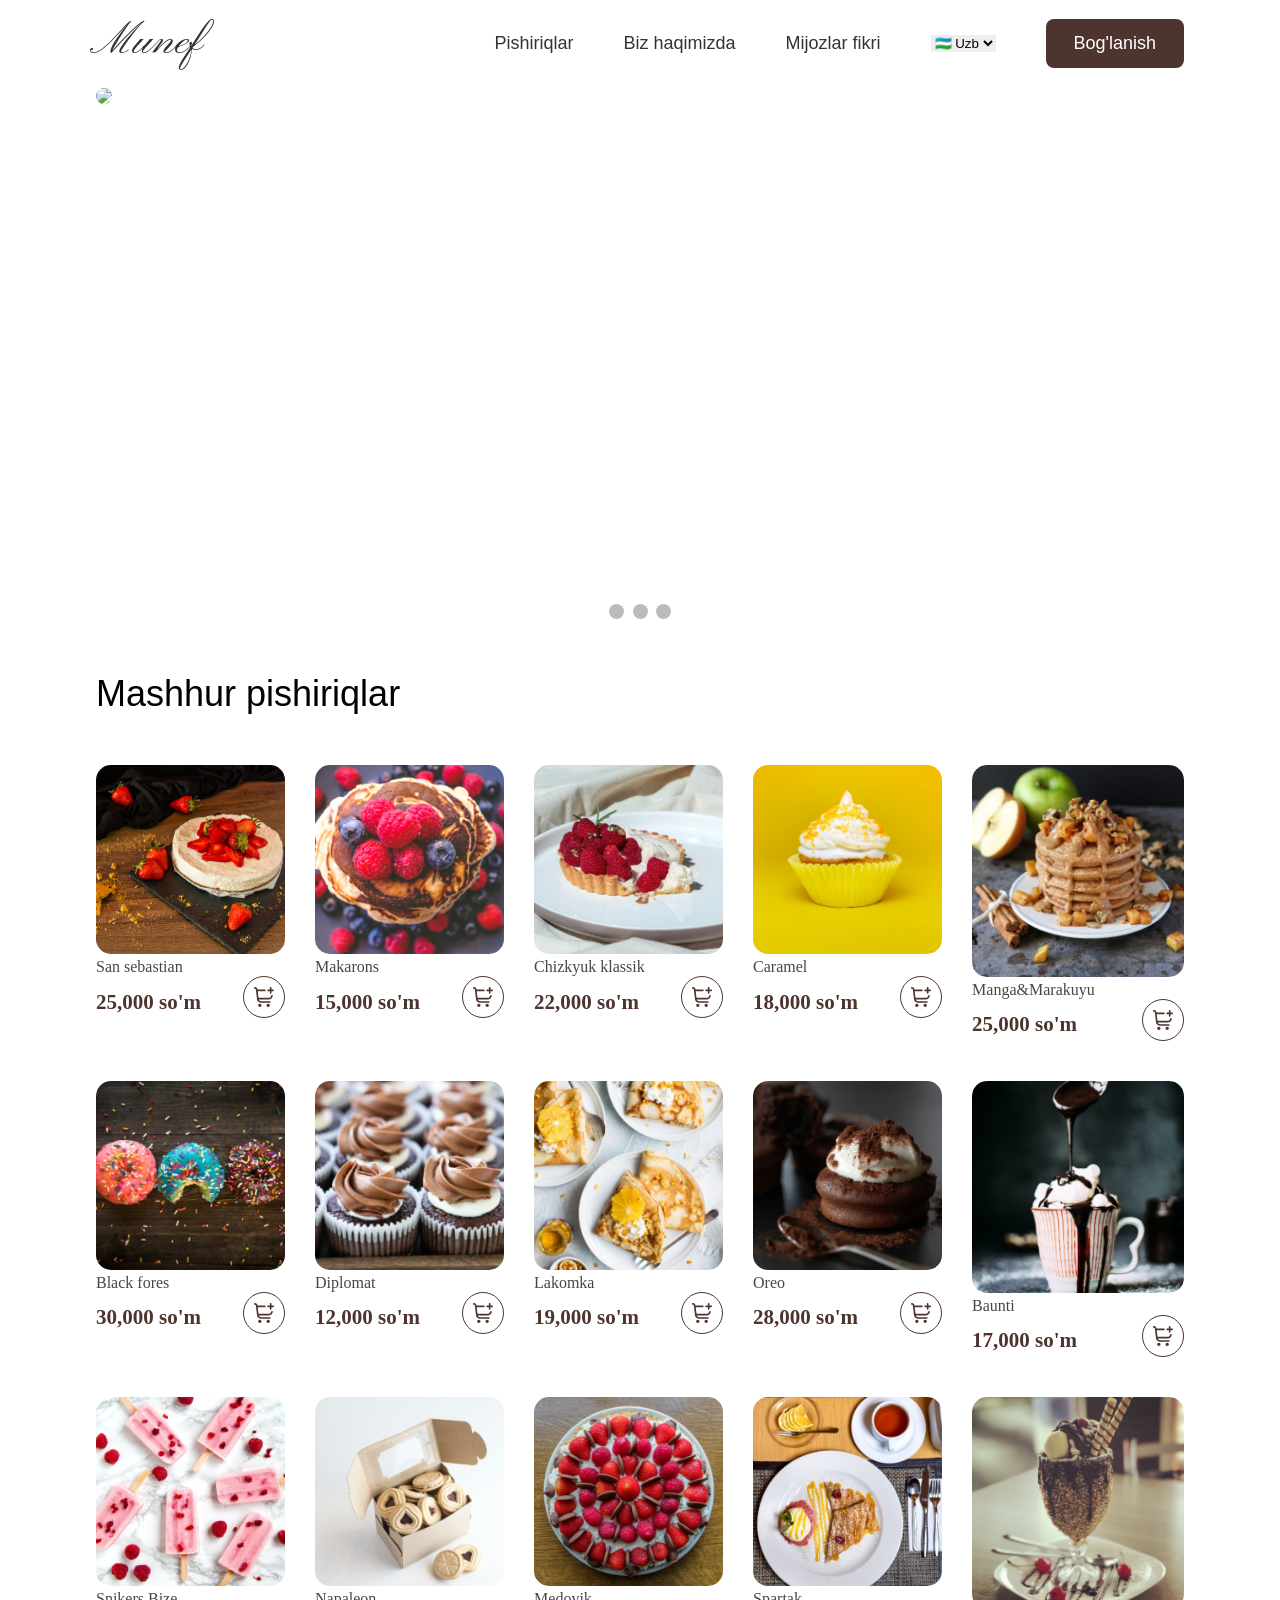
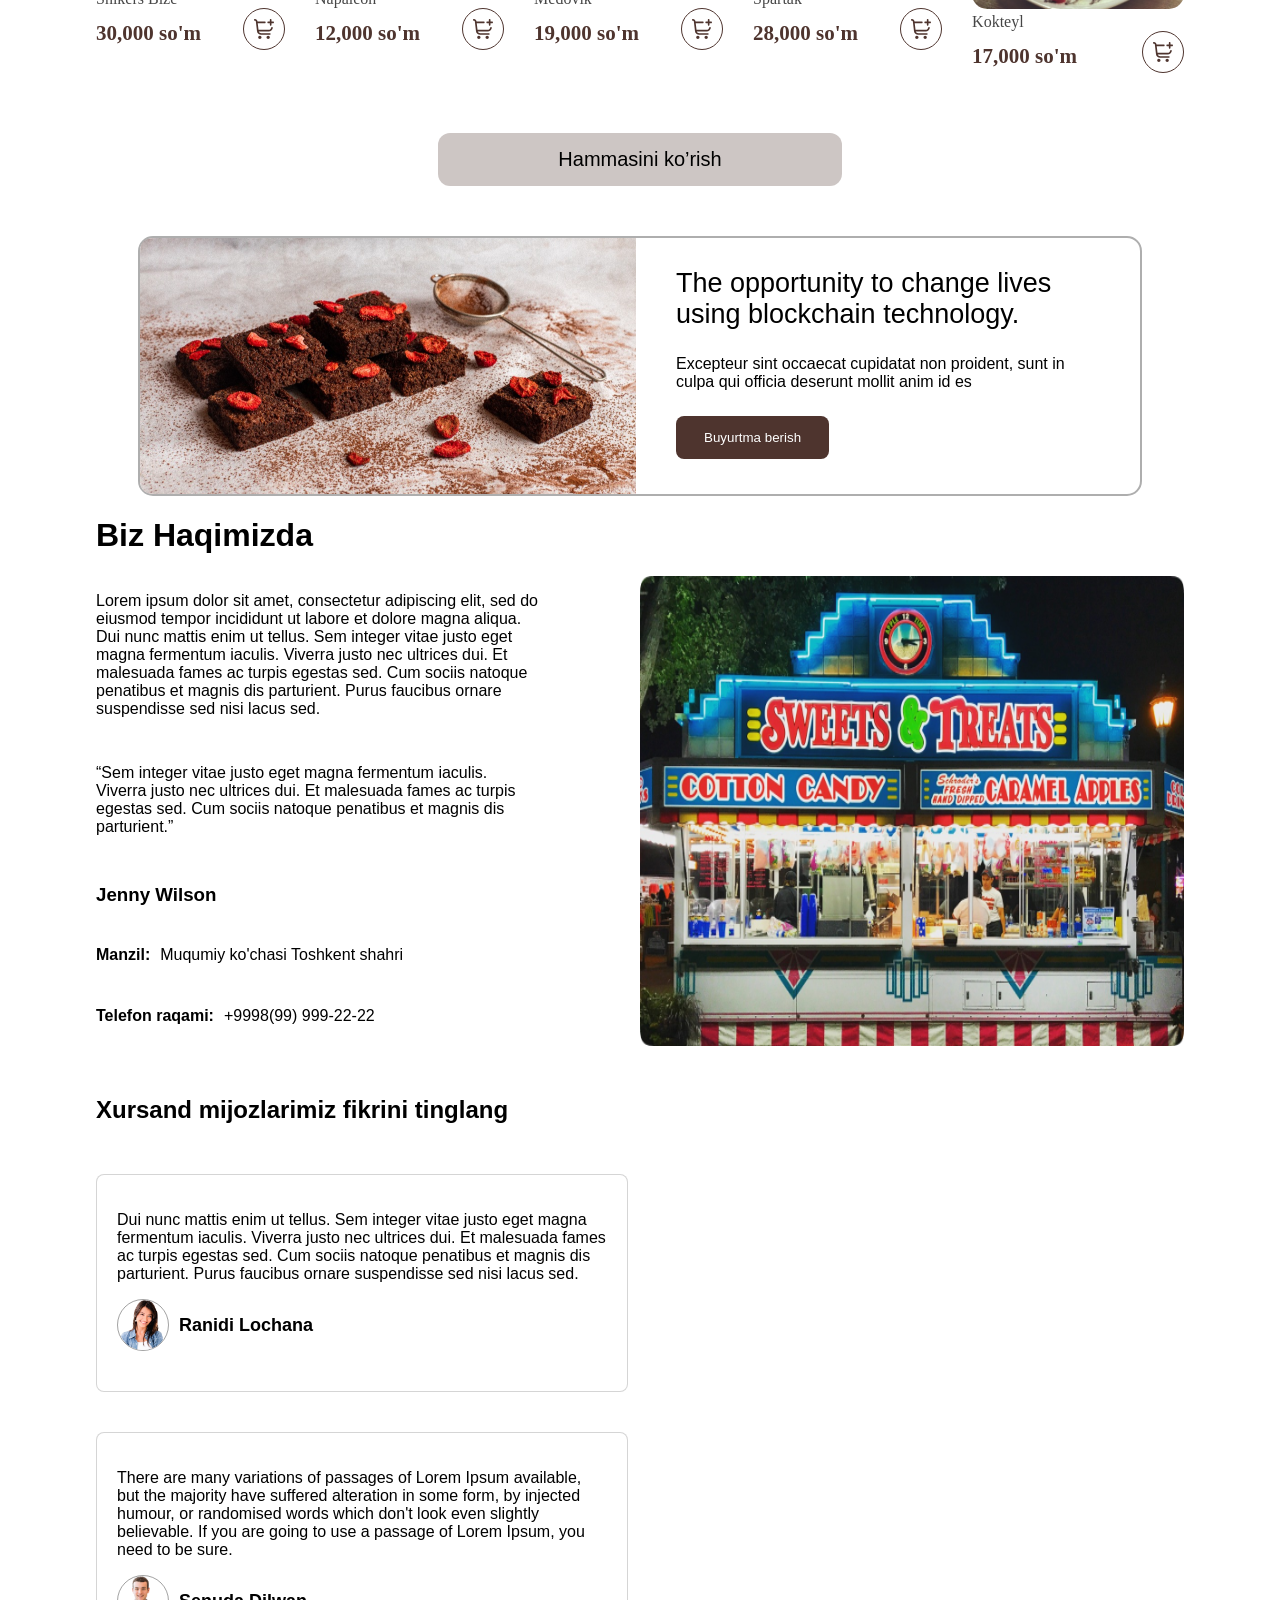
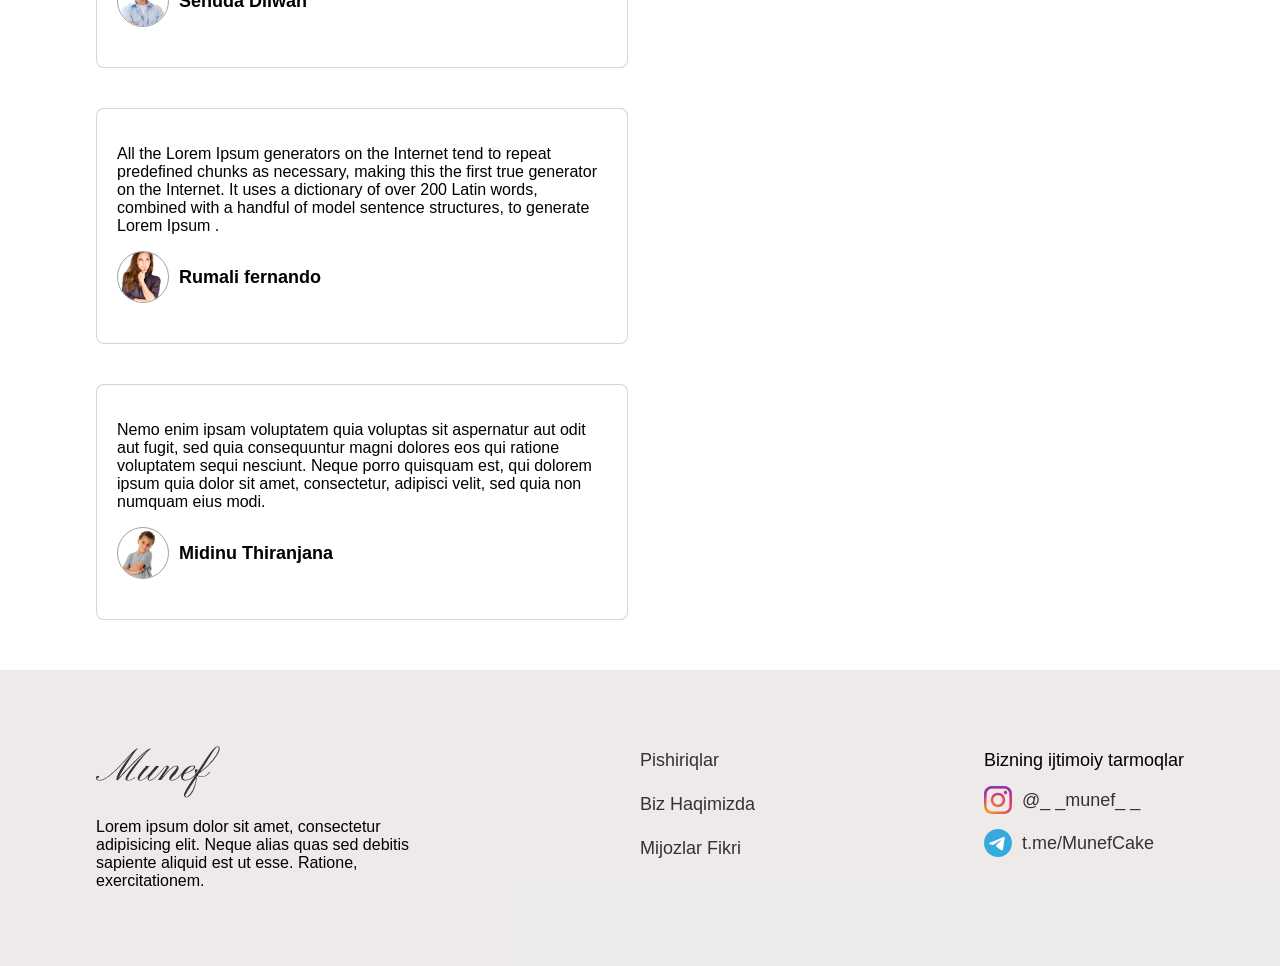
==== index.html @ 48bfc51d "pull" ====
<!DOCTYPE html>
<html lang="en">

<head>
    <meta charset="UTF-8" />
    <meta name="viewport" content="width=device-width, initial-scale=1.0" />
    <title>Munef</title>
    <link rel="stylesheet" href="style.css">
    <link rel="stylesheet" href="https://cdnjs.cloudflare.com/ajax/libs/font-awesome/6.5.1/css/all.min.css"
        integrity="sha512-DTOQO9RWCH3ppGqcWaEA1BIZOC6xxalwEsw9c2QQeAIftl+Vegovlnee1c9QX4TctnWMn13TZye+giMm8e2LwA=="
        crossorigin="anonymous" referrerpolicy="no-referrer" />


</head>

<body>
    <div class="body">
        <div class="nav">
            <input type="checkbox" id="nav-check" />
            <a href="index.html" class="nav-header">
                <div class="nav-title">
                    Munef
                </div>
            </a>
            <div class="nav-btn">
                <select class="switch_lang_mob">
                    <option value="uzb" default>🇺🇿 Uzb</option>
                    <option value="rus">🇷🇺 Rus</option>
                </select>
                <label for="nav-check">
                    <span></span>
                    <span></span>
                    <span></span>
                </label>
            </div>
            <nav class="nav-links">
                <a href="index.html">
                    Pishiriqlar
                </a>
                <a href="#about">Biz haqimizda</a>
                <a href="#fikrlar">Mijozlar fikri</a>
                <select class="switch_lang_des">
                    <option value="uzb" default>🇺🇿 Uzb</option>
                    <option value="rus">🇷🇺 Rus</option>
                </select>
                <a href="contact.html" class="contact-btn">Bog'lanish</a>
            </nav>
        </div>
        <div class="slideshow-container">
            <div class="mySlides fade">
                <img src="https://images.sbs.com.au/dims4/default/c00db94/2147483647/strip/true/crop/1250x703+0+46/resize/1280x720!/quality/90/?url=http%3A%2F%2Fsbs-au-brightspot.s3.amazonaws.com%2Fdrupal%2Ffood%2Fpublic%2Fao_108_group-crop-for-confetti-cake_0.jpg" style="width:100%">
            </div>
            <div class="mySlides fade">
                <img src="https://preppykitchen.com/wp-content/uploads/2022/05/Naked-Cake-Recipe-Card.jpg" style="width:100%">
            </div>
            <div class="mySlides fade">
                <img src="https://mojo.generalmills.com/api/public/content/fYX6Lw1vQ0qhBLaxWAVpCA_gmi_hi_res_jpeg.jpeg?v=99bd1c43&t=466b54bb264e48b199fc8e83ef1136b4" style="width:100%">
            </div>
        </div>
        <br>
        <div style="text-align:center">
            <span class="dot" onclick="currentSlide(1)"></span>
            <span class="dot" onclick="currentSlide(2)"></span>
            <span class="dot" onclick="currentSlide(3)"></span>
        </div>
        <!-- <section class="carousel_container">
            <div class="slider_wrapper">
                <div class="slider">
                    <img id="slide1"
                        src="https://images.sbs.com.au/dims4/default/c00db94/2147483647/strip/true/crop/1250x703+0+46/resize/1280x720!/quality/90/?url=http%3A%2F%2Fsbs-au-brightspot.s3.amazonaws.com%2Fdrupal%2Ffood%2Fpublic%2Fao_108_group-crop-for-confetti-cake_0.jpg"
                        alt="Image 1">
                    <img id="slide2"
                        src="https://preppykitchen.com/wp-content/uploads/2022/05/Naked-Cake-Recipe-Card.jpg"
                        alt="Image 2">
                    <img id="slide3"
                        src="https://mojo.generalmills.com/api/public/content/fYX6Lw1vQ0qhBLaxWAVpCA_gmi_hi_res_jpeg.jpeg?v=99bd1c43&t=466b54bb264e48b199fc8e83ef1136b4"
                        alt="Image 3">
                </div>
                <div class="slider_nav">
                    <a href="#slide1"></a>
                    <a href="#slide2"></a>
                    <a href="#slide3"></a>
                </div>
            </div>
        </section> -->
        <div class="products" id="products">
            <div class="products_heading">
                Mashhur pishiriqlar
            </div>
            <div class="cards">
                <div class="pcard">
                    <a href="product_detail.html" id="productLink">
                        <img src="./img/cake1.jpg" class="pcard-img" alt="">
                    </a>
                    <div class="pcard-title">
                        San sebastian
                    </div>
                    <div class="for-el">
                        <div class="pcard-price">25,000 so'm</div>
                        <a href="product_detail.html" class="pcard-cart">
                            <svg xmlns="http://www.w3.org/2000/svg" width="20" height="20" viewBox="0 0 20 20"
                                fill="none">
                                <g clip-path="url(#clip0_132_1609)">
                                    <path
                                        d="M5.83366 20C6.75413 20 7.50033 19.2538 7.50033 18.3333C7.50033 17.4128 6.75413 16.6666 5.83366 16.6666C4.91318 16.6666 4.16699 17.4128 4.16699 18.3333C4.16699 19.2538 4.91318 20 5.83366 20Z"
                                        fill="#4E342E" />
                                    <path
                                        d="M14.1667 20C15.0871 20 15.8333 19.2538 15.8333 18.3333C15.8333 17.4128 15.0871 16.6666 14.1667 16.6666C13.2462 16.6666 12.5 17.4128 12.5 18.3333C12.5 19.2538 13.2462 20 14.1667 20Z"
                                        fill="#4E342E" />
                                    <path
                                        d="M19.1663 2.5H17.4997V0.833333C17.4997 0.61232 17.4119 0.400358 17.2556 0.244078C17.0993 0.0877974 16.8874 0 16.6663 0C16.4453 0 16.2334 0.0877974 16.0771 0.244078C15.9208 0.400358 15.833 0.61232 15.833 0.833333V2.5H14.1663C13.9453 2.5 13.7334 2.5878 13.5771 2.74408C13.4208 2.90036 13.333 3.11232 13.333 3.33333C13.333 3.55435 13.4208 3.76631 13.5771 3.92259C13.7334 4.07887 13.9453 4.16667 14.1663 4.16667H15.833V5.83333C15.833 6.05435 15.9208 6.26631 16.0771 6.42259C16.2334 6.57887 16.4453 6.66667 16.6663 6.66667C16.8874 6.66667 17.0993 6.57887 17.2556 6.42259C17.4119 6.26631 17.4997 6.05435 17.4997 5.83333V4.16667H19.1663C19.3874 4.16667 19.5993 4.07887 19.7556 3.92259C19.9119 3.76631 19.9997 3.55435 19.9997 3.33333C19.9997 3.11232 19.9119 2.90036 19.7556 2.74408C19.5993 2.5878 19.3874 2.5 19.1663 2.5Z"
                                        fill="#4E342E" />
                                    <path
                                        d="M18.1425 8.105C18.0348 8.08484 17.9241 8.08626 17.8169 8.10919C17.7097 8.13212 17.6081 8.1761 17.518 8.23857C17.428 8.30105 17.3512 8.38078 17.2922 8.47315C17.2331 8.56552 17.193 8.66868 17.1742 8.77667C17.0702 9.35346 16.767 9.87541 16.3173 10.2513C15.8677 10.6272 15.3003 10.8332 14.7142 10.8333H4.515L3.73167 4.16667H10.8333C11.0543 4.16667 11.2663 4.07887 11.4226 3.92259C11.5789 3.76631 11.6667 3.55435 11.6667 3.33333C11.6667 3.11232 11.5789 2.90036 11.4226 2.74408C11.2663 2.5878 11.0543 2.5 10.8333 2.5H3.535L3.5 2.20667C3.42818 1.59883 3.13588 1.03846 2.67849 0.631753C2.2211 0.225045 1.6304 0.000260697 1.01833 0L0.833333 0C0.61232 0 0.400358 0.0877974 0.244078 0.244078C0.0877974 0.400358 0 0.61232 0 0.833333C0 1.05435 0.0877974 1.26631 0.244078 1.42259C0.400358 1.57887 0.61232 1.66667 0.833333 1.66667H1.01833C1.22244 1.66669 1.41945 1.74163 1.57198 1.87726C1.72451 2.0129 1.82195 2.19979 1.84583 2.4025L2.9925 12.1525C3.11154 13.1665 3.59873 14.1015 4.36159 14.78C5.12445 15.4585 6.10988 15.8334 7.13083 15.8333H15.8333C16.0543 15.8333 16.2663 15.7455 16.4226 15.5893C16.5789 15.433 16.6667 15.221 16.6667 15C16.6667 14.779 16.5789 14.567 16.4226 14.4107C16.2663 14.2545 16.0543 14.1667 15.8333 14.1667H7.13083C6.61377 14.1668 6.10939 14.0065 5.68718 13.708C5.26496 13.4096 4.94569 12.9875 4.77333 12.5H14.7142C15.691 12.5001 16.6367 12.157 17.3863 11.5307C18.1358 10.9044 18.6415 10.0346 18.815 9.07333C18.8345 8.96559 18.8325 8.85507 18.8092 8.74808C18.786 8.6411 18.7419 8.53974 18.6794 8.44981C18.6169 8.35989 18.5374 8.28315 18.4453 8.22398C18.3531 8.16482 18.2503 8.12439 18.1425 8.105Z"
                                        fill="#4E342E" />
                                </g>
                                <defs>
                                    <clipPath id="clip0_132_1609">
                                        <rect width="20" height="20" fill="white" />
                                    </clipPath>
                                </defs>
                            </svg>
                        </a>
                    </div>
                </div>

                <div class="pcard">
                    <a href="product_detail.html">
                        <img src="./img/Rectangle 3.png" class="pcard-img" alt="">
                    </a>
                    <div class="pcard-title">
                       Makarons
                    </div>
                    <div class="for-el">
                        <div class="pcard-price">15,000 so'm</div>
                        <a href="product_detail.html" class="pcard-cart">
                            <svg xmlns="http://www.w3.org/2000/svg" width="20" height="20" viewBox="0 0 20 20"
                                fill="none">
                                <g clip-path="url(#clip0_132_1609)">
                                    <path
                                        d="M5.83366 20C6.75413 20 7.50033 19.2538 7.50033 18.3333C7.50033 17.4128 6.75413 16.6666 5.83366 16.6666C4.91318 16.6666 4.16699 17.4128 4.16699 18.3333C4.16699 19.2538 4.91318 20 5.83366 20Z"
                                        fill="#4E342E" />
                                    <path
                                        d="M14.1667 20C15.0871 20 15.8333 19.2538 15.8333 18.3333C15.8333 17.4128 15.0871 16.6666 14.1667 16.6666C13.2462 16.6666 12.5 17.4128 12.5 18.3333C12.5 19.2538 13.2462 20 14.1667 20Z"
                                        fill="#4E342E" />
                                    <path
                                        d="M19.1663 2.5H17.4997V0.833333C17.4997 0.61232 17.4119 0.400358 17.2556 0.244078C17.0993 0.0877974 16.8874 0 16.6663 0C16.4453 0 16.2334 0.0877974 16.0771 0.244078C15.9208 0.400358 15.833 0.61232 15.833 0.833333V2.5H14.1663C13.9453 2.5 13.7334 2.5878 13.5771 2.74408C13.4208 2.90036 13.333 3.11232 13.333 3.33333C13.333 3.55435 13.4208 3.76631 13.5771 3.92259C13.7334 4.07887 13.9453 4.16667 14.1663 4.16667H15.833V5.83333C15.833 6.05435 15.9208 6.26631 16.0771 6.42259C16.2334 6.57887 16.4453 6.66667 16.6663 6.66667C16.8874 6.66667 17.0993 6.57887 17.2556 6.42259C17.4119 6.26631 17.4997 6.05435 17.4997 5.83333V4.16667H19.1663C19.3874 4.16667 19.5993 4.07887 19.7556 3.92259C19.9119 3.76631 19.9997 3.55435 19.9997 3.33333C19.9997 3.11232 19.9119 2.90036 19.7556 2.74408C19.5993 2.5878 19.3874 2.5 19.1663 2.5Z"
                                        fill="#4E342E" />
                                    <path
                                        d="M18.1425 8.105C18.0348 8.08484 17.9241 8.08626 17.8169 8.10919C17.7097 8.13212 17.6081 8.1761 17.518 8.23857C17.428 8.30105 17.3512 8.38078 17.2922 8.47315C17.2331 8.56552 17.193 8.66868 17.1742 8.77667C17.0702 9.35346 16.767 9.87541 16.3173 10.2513C15.8677 10.6272 15.3003 10.8332 14.7142 10.8333H4.515L3.73167 4.16667H10.8333C11.0543 4.16667 11.2663 4.07887 11.4226 3.92259C11.5789 3.76631 11.6667 3.55435 11.6667 3.33333C11.6667 3.11232 11.5789 2.90036 11.4226 2.74408C11.2663 2.5878 11.0543 2.5 10.8333 2.5H3.535L3.5 2.20667C3.42818 1.59883 3.13588 1.03846 2.67849 0.631753C2.2211 0.225045 1.6304 0.000260697 1.01833 0L0.833333 0C0.61232 0 0.400358 0.0877974 0.244078 0.244078C0.0877974 0.400358 0 0.61232 0 0.833333C0 1.05435 0.0877974 1.26631 0.244078 1.42259C0.400358 1.57887 0.61232 1.66667 0.833333 1.66667H1.01833C1.22244 1.66669 1.41945 1.74163 1.57198 1.87726C1.72451 2.0129 1.82195 2.19979 1.84583 2.4025L2.9925 12.1525C3.11154 13.1665 3.59873 14.1015 4.36159 14.78C5.12445 15.4585 6.10988 15.8334 7.13083 15.8333H15.8333C16.0543 15.8333 16.2663 15.7455 16.4226 15.5893C16.5789 15.433 16.6667 15.221 16.6667 15C16.6667 14.779 16.5789 14.567 16.4226 14.4107C16.2663 14.2545 16.0543 14.1667 15.8333 14.1667H7.13083C6.61377 14.1668 6.10939 14.0065 5.68718 13.708C5.26496 13.4096 4.94569 12.9875 4.77333 12.5H14.7142C15.691 12.5001 16.6367 12.157 17.3863 11.5307C18.1358 10.9044 18.6415 10.0346 18.815 9.07333C18.8345 8.96559 18.8325 8.85507 18.8092 8.74808C18.786 8.6411 18.7419 8.53974 18.6794 8.44981C18.6169 8.35989 18.5374 8.28315 18.4453 8.22398C18.3531 8.16482 18.2503 8.12439 18.1425 8.105Z"
                                        fill="#4E342E" />
                                </g>
                                <defs>
                                    <clipPath id="clip0_132_1609">
                                        <rect width="20" height="20" fill="white" />
                                    </clipPath>
                                </defs>
                            </svg>
                        </a>
                    </div>
                </div>

                <div class="pcard">
                    <a href="product_detail.html">
                        <img src="./img/Rectangle 4.png" class="pcard-img" alt="">
                    </a>
                    <div class="pcard-title">
                        Chizkyuk klassik
                    </div>
                    <div class="for-el">
                        <div class="pcard-price">22,000 so'm</div>
                        <a href="product_detail.html" class="pcard-cart">
                            <svg xmlns="http://www.w3.org/2000/svg" width="20" height="20" viewBox="0 0 20 20"
                                fill="none">
                                <g clip-path="url(#clip0_132_1609)">
                                    <path
                                        d="M5.83366 20C6.75413 20 7.50033 19.2538 7.50033 18.3333C7.50033 17.4128 6.75413 16.6666 5.83366 16.6666C4.91318 16.6666 4.16699 17.4128 4.16699 18.3333C4.16699 19.2538 4.91318 20 5.83366 20Z"
                                        fill="#4E342E" />
                                    <path
                                        d="M14.1667 20C15.0871 20 15.8333 19.2538 15.8333 18.3333C15.8333 17.4128 15.0871 16.6666 14.1667 16.6666C13.2462 16.6666 12.5 17.4128 12.5 18.3333C12.5 19.2538 13.2462 20 14.1667 20Z"
                                        fill="#4E342E" />
                                    <path
                                        d="M19.1663 2.5H17.4997V0.833333C17.4997 0.61232 17.4119 0.400358 17.2556 0.244078C17.0993 0.0877974 16.8874 0 16.6663 0C16.4453 0 16.2334 0.0877974 16.0771 0.244078C15.9208 0.400358 15.833 0.61232 15.833 0.833333V2.5H14.1663C13.9453 2.5 13.7334 2.5878 13.5771 2.74408C13.4208 2.90036 13.333 3.11232 13.333 3.33333C13.333 3.55435 13.4208 3.76631 13.5771 3.92259C13.7334 4.07887 13.9453 4.16667 14.1663 4.16667H15.833V5.83333C15.833 6.05435 15.9208 6.26631 16.0771 6.42259C16.2334 6.57887 16.4453 6.66667 16.6663 6.66667C16.8874 6.66667 17.0993 6.57887 17.2556 6.42259C17.4119 6.26631 17.4997 6.05435 17.4997 5.83333V4.16667H19.1663C19.3874 4.16667 19.5993 4.07887 19.7556 3.92259C19.9119 3.76631 19.9997 3.55435 19.9997 3.33333C19.9997 3.11232 19.9119 2.90036 19.7556 2.74408C19.5993 2.5878 19.3874 2.5 19.1663 2.5Z"
                                        fill="#4E342E" />
                                    <path
                                        d="M18.1425 8.105C18.0348 8.08484 17.9241 8.08626 17.8169 8.10919C17.7097 8.13212 17.6081 8.1761 17.518 8.23857C17.428 8.30105 17.3512 8.38078 17.2922 8.47315C17.2331 8.56552 17.193 8.66868 17.1742 8.77667C17.0702 9.35346 16.767 9.87541 16.3173 10.2513C15.8677 10.6272 15.3003 10.8332 14.7142 10.8333H4.515L3.73167 4.16667H10.8333C11.0543 4.16667 11.2663 4.07887 11.4226 3.92259C11.5789 3.76631 11.6667 3.55435 11.6667 3.33333C11.6667 3.11232 11.5789 2.90036 11.4226 2.74408C11.2663 2.5878 11.0543 2.5 10.8333 2.5H3.535L3.5 2.20667C3.42818 1.59883 3.13588 1.03846 2.67849 0.631753C2.2211 0.225045 1.6304 0.000260697 1.01833 0L0.833333 0C0.61232 0 0.400358 0.0877974 0.244078 0.244078C0.0877974 0.400358 0 0.61232 0 0.833333C0 1.05435 0.0877974 1.26631 0.244078 1.42259C0.400358 1.57887 0.61232 1.66667 0.833333 1.66667H1.01833C1.22244 1.66669 1.41945 1.74163 1.57198 1.87726C1.72451 2.0129 1.82195 2.19979 1.84583 2.4025L2.9925 12.1525C3.11154 13.1665 3.59873 14.1015 4.36159 14.78C5.12445 15.4585 6.10988 15.8334 7.13083 15.8333H15.8333C16.0543 15.8333 16.2663 15.7455 16.4226 15.5893C16.5789 15.433 16.6667 15.221 16.6667 15C16.6667 14.779 16.5789 14.567 16.4226 14.4107C16.2663 14.2545 16.0543 14.1667 15.8333 14.1667H7.13083C6.61377 14.1668 6.10939 14.0065 5.68718 13.708C5.26496 13.4096 4.94569 12.9875 4.77333 12.5H14.7142C15.691 12.5001 16.6367 12.157 17.3863 11.5307C18.1358 10.9044 18.6415 10.0346 18.815 9.07333C18.8345 8.96559 18.8325 8.85507 18.8092 8.74808C18.786 8.6411 18.7419 8.53974 18.6794 8.44981C18.6169 8.35989 18.5374 8.28315 18.4453 8.22398C18.3531 8.16482 18.2503 8.12439 18.1425 8.105Z"
                                        fill="#4E342E" />
                                </g>
                                <defs>
                                    <clipPath id="clip0_132_1609">
                                        <rect width="20" height="20" fill="white" />
                                    </clipPath>
                                </defs>
                            </svg>
                        </a>
                    </div>
                </div>

                <div class="pcard">
                    <a href="product_detail.html">
                        <img src="./img/Rectangle 5.png" class="pcard-img" alt="">
                    </a>
                    <div class="pcard-title">
                        Caramel
                    </div>
                    <div class="for-el">
                        <div class="pcard-price">18,000 so'm</div>
                        <a href="product_detail.html" class="pcard-cart">
                            <svg xmlns="http://www.w3.org/2000/svg" width="20" height="20" viewBox="0 0 20 20"
                                fill="none">
                                <g clip-path="url(#clip0_132_1609)">
                                    <path
                                        d="M5.83366 20C6.75413 20 7.50033 19.2538 7.50033 18.3333C7.50033 17.4128 6.75413 16.6666 5.83366 16.6666C4.91318 16.6666 4.16699 17.4128 4.16699 18.3333C4.16699 19.2538 4.91318 20 5.83366 20Z"
                                        fill="#4E342E" />
                                    <path
                                        d="M14.1667 20C15.0871 20 15.8333 19.2538 15.8333 18.3333C15.8333 17.4128 15.0871 16.6666 14.1667 16.6666C13.2462 16.6666 12.5 17.4128 12.5 18.3333C12.5 19.2538 13.2462 20 14.1667 20Z"
                                        fill="#4E342E" />
                                    <path
                                        d="M19.1663 2.5H17.4997V0.833333C17.4997 0.61232 17.4119 0.400358 17.2556 0.244078C17.0993 0.0877974 16.8874 0 16.6663 0C16.4453 0 16.2334 0.0877974 16.0771 0.244078C15.9208 0.400358 15.833 0.61232 15.833 0.833333V2.5H14.1663C13.9453 2.5 13.7334 2.5878 13.5771 2.74408C13.4208 2.90036 13.333 3.11232 13.333 3.33333C13.333 3.55435 13.4208 3.76631 13.5771 3.92259C13.7334 4.07887 13.9453 4.16667 14.1663 4.16667H15.833V5.83333C15.833 6.05435 15.9208 6.26631 16.0771 6.42259C16.2334 6.57887 16.4453 6.66667 16.6663 6.66667C16.8874 6.66667 17.0993 6.57887 17.2556 6.42259C17.4119 6.26631 17.4997 6.05435 17.4997 5.83333V4.16667H19.1663C19.3874 4.16667 19.5993 4.07887 19.7556 3.92259C19.9119 3.76631 19.9997 3.55435 19.9997 3.33333C19.9997 3.11232 19.9119 2.90036 19.7556 2.74408C19.5993 2.5878 19.3874 2.5 19.1663 2.5Z"
                                        fill="#4E342E" />
                                    <path
                                        d="M18.1425 8.105C18.0348 8.08484 17.9241 8.08626 17.8169 8.10919C17.7097 8.13212 17.6081 8.1761 17.518 8.23857C17.428 8.30105 17.3512 8.38078 17.2922 8.47315C17.2331 8.56552 17.193 8.66868 17.1742 8.77667C17.0702 9.35346 16.767 9.87541 16.3173 10.2513C15.8677 10.6272 15.3003 10.8332 14.7142 10.8333H4.515L3.73167 4.16667H10.8333C11.0543 4.16667 11.2663 4.07887 11.4226 3.92259C11.5789 3.76631 11.6667 3.55435 11.6667 3.33333C11.6667 3.11232 11.5789 2.90036 11.4226 2.74408C11.2663 2.5878 11.0543 2.5 10.8333 2.5H3.535L3.5 2.20667C3.42818 1.59883 3.13588 1.03846 2.67849 0.631753C2.2211 0.225045 1.6304 0.000260697 1.01833 0L0.833333 0C0.61232 0 0.400358 0.0877974 0.244078 0.244078C0.0877974 0.400358 0 0.61232 0 0.833333C0 1.05435 0.0877974 1.26631 0.244078 1.42259C0.400358 1.57887 0.61232 1.66667 0.833333 1.66667H1.01833C1.22244 1.66669 1.41945 1.74163 1.57198 1.87726C1.72451 2.0129 1.82195 2.19979 1.84583 2.4025L2.9925 12.1525C3.11154 13.1665 3.59873 14.1015 4.36159 14.78C5.12445 15.4585 6.10988 15.8334 7.13083 15.8333H15.8333C16.0543 15.8333 16.2663 15.7455 16.4226 15.5893C16.5789 15.433 16.6667 15.221 16.6667 15C16.6667 14.779 16.5789 14.567 16.4226 14.4107C16.2663 14.2545 16.0543 14.1667 15.8333 14.1667H7.13083C6.61377 14.1668 6.10939 14.0065 5.68718 13.708C5.26496 13.4096 4.94569 12.9875 4.77333 12.5H14.7142C15.691 12.5001 16.6367 12.157 17.3863 11.5307C18.1358 10.9044 18.6415 10.0346 18.815 9.07333C18.8345 8.96559 18.8325 8.85507 18.8092 8.74808C18.786 8.6411 18.7419 8.53974 18.6794 8.44981C18.6169 8.35989 18.5374 8.28315 18.4453 8.22398C18.3531 8.16482 18.2503 8.12439 18.1425 8.105Z"
                                        fill="#4E342E" />
                                </g>
                                <defs>
                                    <clipPath id="clip0_132_1609">
                                        <rect width="20" height="20" fill="white" />
                                    </clipPath>
                                </defs>
                            </svg>
                        </a>
                    </div>
                </div>

                <div class="pcard">
                    <a href="product_detail.html">
                        <img src="./img/Rectangle 6.png" class="pcard-img" alt="">
                    </a>
                    <div class="pcard-title">
                        Manga&Marakuyu
                    </div>
                    <div class="for-el">
                        <div class="pcard-price">25,000 so'm</div>
                        <a href="product_detail.html" class="pcard-cart">
                            <svg xmlns="http://www.w3.org/2000/svg" width="20" height="20" viewBox="0 0 20 20"
                                fill="none">
                                <g clip-path="url(#clip0_132_1609)">
                                    <path
                                        d="M5.83366 20C6.75413 20 7.50033 19.2538 7.50033 18.3333C7.50033 17.4128 6.75413 16.6666 5.83366 16.6666C4.91318 16.6666 4.16699 17.4128 4.16699 18.3333C4.16699 19.2538 4.91318 20 5.83366 20Z"
                                        fill="#4E342E" />
                                    <path
                                        d="M14.1667 20C15.0871 20 15.8333 19.2538 15.8333 18.3333C15.8333 17.4128 15.0871 16.6666 14.1667 16.6666C13.2462 16.6666 12.5 17.4128 12.5 18.3333C12.5 19.2538 13.2462 20 14.1667 20Z"
                                        fill="#4E342E" />
                                    <path
                                        d="M19.1663 2.5H17.4997V0.833333C17.4997 0.61232 17.4119 0.400358 17.2556 0.244078C17.0993 0.0877974 16.8874 0 16.6663 0C16.4453 0 16.2334 0.0877974 16.0771 0.244078C15.9208 0.400358 15.833 0.61232 15.833 0.833333V2.5H14.1663C13.9453 2.5 13.7334 2.5878 13.5771 2.74408C13.4208 2.90036 13.333 3.11232 13.333 3.33333C13.333 3.55435 13.4208 3.76631 13.5771 3.92259C13.7334 4.07887 13.9453 4.16667 14.1663 4.16667H15.833V5.83333C15.833 6.05435 15.9208 6.26631 16.0771 6.42259C16.2334 6.57887 16.4453 6.66667 16.6663 6.66667C16.8874 6.66667 17.0993 6.57887 17.2556 6.42259C17.4119 6.26631 17.4997 6.05435 17.4997 5.83333V4.16667H19.1663C19.3874 4.16667 19.5993 4.07887 19.7556 3.92259C19.9119 3.76631 19.9997 3.55435 19.9997 3.33333C19.9997 3.11232 19.9119 2.90036 19.7556 2.74408C19.5993 2.5878 19.3874 2.5 19.1663 2.5Z"
                                        fill="#4E342E" />
                                    <path
                                        d="M18.1425 8.105C18.0348 8.08484 17.9241 8.08626 17.8169 8.10919C17.7097 8.13212 17.6081 8.1761 17.518 8.23857C17.428 8.30105 17.3512 8.38078 17.2922 8.47315C17.2331 8.56552 17.193 8.66868 17.1742 8.77667C17.0702 9.35346 16.767 9.87541 16.3173 10.2513C15.8677 10.6272 15.3003 10.8332 14.7142 10.8333H4.515L3.73167 4.16667H10.8333C11.0543 4.16667 11.2663 4.07887 11.4226 3.92259C11.5789 3.76631 11.6667 3.55435 11.6667 3.33333C11.6667 3.11232 11.5789 2.90036 11.4226 2.74408C11.2663 2.5878 11.0543 2.5 10.8333 2.5H3.535L3.5 2.20667C3.42818 1.59883 3.13588 1.03846 2.67849 0.631753C2.2211 0.225045 1.6304 0.000260697 1.01833 0L0.833333 0C0.61232 0 0.400358 0.0877974 0.244078 0.244078C0.0877974 0.400358 0 0.61232 0 0.833333C0 1.05435 0.0877974 1.26631 0.244078 1.42259C0.400358 1.57887 0.61232 1.66667 0.833333 1.66667H1.01833C1.22244 1.66669 1.41945 1.74163 1.57198 1.87726C1.72451 2.0129 1.82195 2.19979 1.84583 2.4025L2.9925 12.1525C3.11154 13.1665 3.59873 14.1015 4.36159 14.78C5.12445 15.4585 6.10988 15.8334 7.13083 15.8333H15.8333C16.0543 15.8333 16.2663 15.7455 16.4226 15.5893C16.5789 15.433 16.6667 15.221 16.6667 15C16.6667 14.779 16.5789 14.567 16.4226 14.4107C16.2663 14.2545 16.0543 14.1667 15.8333 14.1667H7.13083C6.61377 14.1668 6.10939 14.0065 5.68718 13.708C5.26496 13.4096 4.94569 12.9875 4.77333 12.5H14.7142C15.691 12.5001 16.6367 12.157 17.3863 11.5307C18.1358 10.9044 18.6415 10.0346 18.815 9.07333C18.8345 8.96559 18.8325 8.85507 18.8092 8.74808C18.786 8.6411 18.7419 8.53974 18.6794 8.44981C18.6169 8.35989 18.5374 8.28315 18.4453 8.22398C18.3531 8.16482 18.2503 8.12439 18.1425 8.105Z"
                                        fill="#4E342E" />
                                </g>
                                <defs>
                                    <clipPath id="clip0_132_1609">
                                        <rect width="20" height="20" fill="white" />
                                    </clipPath>
                                </defs>
                            </svg>
                        </a>
                    </div>
                </div>


                <div class="pcard">
                    <a href="product_detail.html">
                        <img src="./img/Rectangle 7.png" class="pcard-img" alt="">
                    </a>
                    <div class="pcard-title">
                        Black fores
                    </div>
                    <div class="for-el">
                        <div class="pcard-price">30,000 so'm</div>
                        <a href="product_detail.html" class="pcard-cart">
                            <svg xmlns="http://www.w3.org/2000/svg" width="20" height="20" viewBox="0 0 20 20"
                                fill="none">
                                <g clip-path="url(#clip0_132_1609)">
                                    <path
                                        d="M5.83366 20C6.75413 20 7.50033 19.2538 7.50033 18.3333C7.50033 17.4128 6.75413 16.6666 5.83366 16.6666C4.91318 16.6666 4.16699 17.4128 4.16699 18.3333C4.16699 19.2538 4.91318 20 5.83366 20Z"
                                        fill="#4E342E" />
                                    <path
                                        d="M14.1667 20C15.0871 20 15.8333 19.2538 15.8333 18.3333C15.8333 17.4128 15.0871 16.6666 14.1667 16.6666C13.2462 16.6666 12.5 17.4128 12.5 18.3333C12.5 19.2538 13.2462 20 14.1667 20Z"
                                        fill="#4E342E" />
                                    <path
                                        d="M19.1663 2.5H17.4997V0.833333C17.4997 0.61232 17.4119 0.400358 17.2556 0.244078C17.0993 0.0877974 16.8874 0 16.6663 0C16.4453 0 16.2334 0.0877974 16.0771 0.244078C15.9208 0.400358 15.833 0.61232 15.833 0.833333V2.5H14.1663C13.9453 2.5 13.7334 2.5878 13.5771 2.74408C13.4208 2.90036 13.333 3.11232 13.333 3.33333C13.333 3.55435 13.4208 3.76631 13.5771 3.92259C13.7334 4.07887 13.9453 4.16667 14.1663 4.16667H15.833V5.83333C15.833 6.05435 15.9208 6.26631 16.0771 6.42259C16.2334 6.57887 16.4453 6.66667 16.6663 6.66667C16.8874 6.66667 17.0993 6.57887 17.2556 6.42259C17.4119 6.26631 17.4997 6.05435 17.4997 5.83333V4.16667H19.1663C19.3874 4.16667 19.5993 4.07887 19.7556 3.92259C19.9119 3.76631 19.9997 3.55435 19.9997 3.33333C19.9997 3.11232 19.9119 2.90036 19.7556 2.74408C19.5993 2.5878 19.3874 2.5 19.1663 2.5Z"
                                        fill="#4E342E" />
                                    <path
                                        d="M18.1425 8.105C18.0348 8.08484 17.9241 8.08626 17.8169 8.10919C17.7097 8.13212 17.6081 8.1761 17.518 8.23857C17.428 8.30105 17.3512 8.38078 17.2922 8.47315C17.2331 8.56552 17.193 8.66868 17.1742 8.77667C17.0702 9.35346 16.767 9.87541 16.3173 10.2513C15.8677 10.6272 15.3003 10.8332 14.7142 10.8333H4.515L3.73167 4.16667H10.8333C11.0543 4.16667 11.2663 4.07887 11.4226 3.92259C11.5789 3.76631 11.6667 3.55435 11.6667 3.33333C11.6667 3.11232 11.5789 2.90036 11.4226 2.74408C11.2663 2.5878 11.0543 2.5 10.8333 2.5H3.535L3.5 2.20667C3.42818 1.59883 3.13588 1.03846 2.67849 0.631753C2.2211 0.225045 1.6304 0.000260697 1.01833 0L0.833333 0C0.61232 0 0.400358 0.0877974 0.244078 0.244078C0.0877974 0.400358 0 0.61232 0 0.833333C0 1.05435 0.0877974 1.26631 0.244078 1.42259C0.400358 1.57887 0.61232 1.66667 0.833333 1.66667H1.01833C1.22244 1.66669 1.41945 1.74163 1.57198 1.87726C1.72451 2.0129 1.82195 2.19979 1.84583 2.4025L2.9925 12.1525C3.11154 13.1665 3.59873 14.1015 4.36159 14.78C5.12445 15.4585 6.10988 15.8334 7.13083 15.8333H15.8333C16.0543 15.8333 16.2663 15.7455 16.4226 15.5893C16.5789 15.433 16.6667 15.221 16.6667 15C16.6667 14.779 16.5789 14.567 16.4226 14.4107C16.2663 14.2545 16.0543 14.1667 15.8333 14.1667H7.13083C6.61377 14.1668 6.10939 14.0065 5.68718 13.708C5.26496 13.4096 4.94569 12.9875 4.77333 12.5H14.7142C15.691 12.5001 16.6367 12.157 17.3863 11.5307C18.1358 10.9044 18.6415 10.0346 18.815 9.07333C18.8345 8.96559 18.8325 8.85507 18.8092 8.74808C18.786 8.6411 18.7419 8.53974 18.6794 8.44981C18.6169 8.35989 18.5374 8.28315 18.4453 8.22398C18.3531 8.16482 18.2503 8.12439 18.1425 8.105Z"
                                        fill="#4E342E" />
                                </g>
                                <defs>
                                    <clipPath id="clip0_132_1609">
                                        <rect width="20" height="20" fill="white" />
                                    </clipPath>
                                </defs>
                            </svg>
                        </a>
                    </div>
                </div>

                <div class="pcard">
                    <a href="product_detail.html">
                        <img src="./img/Rectangle 8.png" class="pcard-img" alt="">
                    </a>
                    <div class="pcard-title">
                        Diplomat
                    </div>
                    <div class="for-el">
                        <div class="pcard-price">12,000 so'm</div>
                        <a href="product_detail.html" class="pcard-cart">
                            <svg xmlns="http://www.w3.org/2000/svg" width="20" height="20" viewBox="0 0 20 20"
                                fill="none">
                                <g clip-path="url(#clip0_132_1609)">
                                    <path
                                        d="M5.83366 20C6.75413 20 7.50033 19.2538 7.50033 18.3333C7.50033 17.4128 6.75413 16.6666 5.83366 16.6666C4.91318 16.6666 4.16699 17.4128 4.16699 18.3333C4.16699 19.2538 4.91318 20 5.83366 20Z"
                                        fill="#4E342E" />
                                    <path
                                        d="M14.1667 20C15.0871 20 15.8333 19.2538 15.8333 18.3333C15.8333 17.4128 15.0871 16.6666 14.1667 16.6666C13.2462 16.6666 12.5 17.4128 12.5 18.3333C12.5 19.2538 13.2462 20 14.1667 20Z"
                                        fill="#4E342E" />
                                    <path
                                        d="M19.1663 2.5H17.4997V0.833333C17.4997 0.61232 17.4119 0.400358 17.2556 0.244078C17.0993 0.0877974 16.8874 0 16.6663 0C16.4453 0 16.2334 0.0877974 16.0771 0.244078C15.9208 0.400358 15.833 0.61232 15.833 0.833333V2.5H14.1663C13.9453 2.5 13.7334 2.5878 13.5771 2.74408C13.4208 2.90036 13.333 3.11232 13.333 3.33333C13.333 3.55435 13.4208 3.76631 13.5771 3.92259C13.7334 4.07887 13.9453 4.16667 14.1663 4.16667H15.833V5.83333C15.833 6.05435 15.9208 6.26631 16.0771 6.42259C16.2334 6.57887 16.4453 6.66667 16.6663 6.66667C16.8874 6.66667 17.0993 6.57887 17.2556 6.42259C17.4119 6.26631 17.4997 6.05435 17.4997 5.83333V4.16667H19.1663C19.3874 4.16667 19.5993 4.07887 19.7556 3.92259C19.9119 3.76631 19.9997 3.55435 19.9997 3.33333C19.9997 3.11232 19.9119 2.90036 19.7556 2.74408C19.5993 2.5878 19.3874 2.5 19.1663 2.5Z"
                                        fill="#4E342E" />
                                    <path
                                        d="M18.1425 8.105C18.0348 8.08484 17.9241 8.08626 17.8169 8.10919C17.7097 8.13212 17.6081 8.1761 17.518 8.23857C17.428 8.30105 17.3512 8.38078 17.2922 8.47315C17.2331 8.56552 17.193 8.66868 17.1742 8.77667C17.0702 9.35346 16.767 9.87541 16.3173 10.2513C15.8677 10.6272 15.3003 10.8332 14.7142 10.8333H4.515L3.73167 4.16667H10.8333C11.0543 4.16667 11.2663 4.07887 11.4226 3.92259C11.5789 3.76631 11.6667 3.55435 11.6667 3.33333C11.6667 3.11232 11.5789 2.90036 11.4226 2.74408C11.2663 2.5878 11.0543 2.5 10.8333 2.5H3.535L3.5 2.20667C3.42818 1.59883 3.13588 1.03846 2.67849 0.631753C2.2211 0.225045 1.6304 0.000260697 1.01833 0L0.833333 0C0.61232 0 0.400358 0.0877974 0.244078 0.244078C0.0877974 0.400358 0 0.61232 0 0.833333C0 1.05435 0.0877974 1.26631 0.244078 1.42259C0.400358 1.57887 0.61232 1.66667 0.833333 1.66667H1.01833C1.22244 1.66669 1.41945 1.74163 1.57198 1.87726C1.72451 2.0129 1.82195 2.19979 1.84583 2.4025L2.9925 12.1525C3.11154 13.1665 3.59873 14.1015 4.36159 14.78C5.12445 15.4585 6.10988 15.8334 7.13083 15.8333H15.8333C16.0543 15.8333 16.2663 15.7455 16.4226 15.5893C16.5789 15.433 16.6667 15.221 16.6667 15C16.6667 14.779 16.5789 14.567 16.4226 14.4107C16.2663 14.2545 16.0543 14.1667 15.8333 14.1667H7.13083C6.61377 14.1668 6.10939 14.0065 5.68718 13.708C5.26496 13.4096 4.94569 12.9875 4.77333 12.5H14.7142C15.691 12.5001 16.6367 12.157 17.3863 11.5307C18.1358 10.9044 18.6415 10.0346 18.815 9.07333C18.8345 8.96559 18.8325 8.85507 18.8092 8.74808C18.786 8.6411 18.7419 8.53974 18.6794 8.44981C18.6169 8.35989 18.5374 8.28315 18.4453 8.22398C18.3531 8.16482 18.2503 8.12439 18.1425 8.105Z"
                                        fill="#4E342E" />
                                </g>
                                <defs>
                                    <clipPath id="clip0_132_1609">
                                        <rect width="20" height="20" fill="white" />
                                    </clipPath>
                                </defs>
                            </svg>
                        </a>
                    </div>
                </div>

                <div class="pcard">
                    <a href="product_detail.html">
                        <img src="./img/Rectangle 9.png" class="pcard-img" alt="">
                    </a>
                    <div class="pcard-title">
                        Lakomka
                    </div>
                    <div class="for-el">
                        <div class="pcard-price">19,000 so'm</div>
                        <a href="product_detail.html" class="pcard-cart">
                            <svg xmlns="http://www.w3.org/2000/svg" width="20" height="20" viewBox="0 0 20 20"
                                fill="none">
                                <g clip-path="url(#clip0_132_1609)">
                                    <path
                                        d="M5.83366 20C6.75413 20 7.50033 19.2538 7.50033 18.3333C7.50033 17.4128 6.75413 16.6666 5.83366 16.6666C4.91318 16.6666 4.16699 17.4128 4.16699 18.3333C4.16699 19.2538 4.91318 20 5.83366 20Z"
                                        fill="#4E342E" />
                                    <path
                                        d="M14.1667 20C15.0871 20 15.8333 19.2538 15.8333 18.3333C15.8333 17.4128 15.0871 16.6666 14.1667 16.6666C13.2462 16.6666 12.5 17.4128 12.5 18.3333C12.5 19.2538 13.2462 20 14.1667 20Z"
                                        fill="#4E342E" />
                                    <path
                                        d="M19.1663 2.5H17.4997V0.833333C17.4997 0.61232 17.4119 0.400358 17.2556 0.244078C17.0993 0.0877974 16.8874 0 16.6663 0C16.4453 0 16.2334 0.0877974 16.0771 0.244078C15.9208 0.400358 15.833 0.61232 15.833 0.833333V2.5H14.1663C13.9453 2.5 13.7334 2.5878 13.5771 2.74408C13.4208 2.90036 13.333 3.11232 13.333 3.33333C13.333 3.55435 13.4208 3.76631 13.5771 3.92259C13.7334 4.07887 13.9453 4.16667 14.1663 4.16667H15.833V5.83333C15.833 6.05435 15.9208 6.26631 16.0771 6.42259C16.2334 6.57887 16.4453 6.66667 16.6663 6.66667C16.8874 6.66667 17.0993 6.57887 17.2556 6.42259C17.4119 6.26631 17.4997 6.05435 17.4997 5.83333V4.16667H19.1663C19.3874 4.16667 19.5993 4.07887 19.7556 3.92259C19.9119 3.76631 19.9997 3.55435 19.9997 3.33333C19.9997 3.11232 19.9119 2.90036 19.7556 2.74408C19.5993 2.5878 19.3874 2.5 19.1663 2.5Z"
                                        fill="#4E342E" />
                                    <path
                                        d="M18.1425 8.105C18.0348 8.08484 17.9241 8.08626 17.8169 8.10919C17.7097 8.13212 17.6081 8.1761 17.518 8.23857C17.428 8.30105 17.3512 8.38078 17.2922 8.47315C17.2331 8.56552 17.193 8.66868 17.1742 8.77667C17.0702 9.35346 16.767 9.87541 16.3173 10.2513C15.8677 10.6272 15.3003 10.8332 14.7142 10.8333H4.515L3.73167 4.16667H10.8333C11.0543 4.16667 11.2663 4.07887 11.4226 3.92259C11.5789 3.76631 11.6667 3.55435 11.6667 3.33333C11.6667 3.11232 11.5789 2.90036 11.4226 2.74408C11.2663 2.5878 11.0543 2.5 10.8333 2.5H3.535L3.5 2.20667C3.42818 1.59883 3.13588 1.03846 2.67849 0.631753C2.2211 0.225045 1.6304 0.000260697 1.01833 0L0.833333 0C0.61232 0 0.400358 0.0877974 0.244078 0.244078C0.0877974 0.400358 0 0.61232 0 0.833333C0 1.05435 0.0877974 1.26631 0.244078 1.42259C0.400358 1.57887 0.61232 1.66667 0.833333 1.66667H1.01833C1.22244 1.66669 1.41945 1.74163 1.57198 1.87726C1.72451 2.0129 1.82195 2.19979 1.84583 2.4025L2.9925 12.1525C3.11154 13.1665 3.59873 14.1015 4.36159 14.78C5.12445 15.4585 6.10988 15.8334 7.13083 15.8333H15.8333C16.0543 15.8333 16.2663 15.7455 16.4226 15.5893C16.5789 15.433 16.6667 15.221 16.6667 15C16.6667 14.779 16.5789 14.567 16.4226 14.4107C16.2663 14.2545 16.0543 14.1667 15.8333 14.1667H7.13083C6.61377 14.1668 6.10939 14.0065 5.68718 13.708C5.26496 13.4096 4.94569 12.9875 4.77333 12.5H14.7142C15.691 12.5001 16.6367 12.157 17.3863 11.5307C18.1358 10.9044 18.6415 10.0346 18.815 9.07333C18.8345 8.96559 18.8325 8.85507 18.8092 8.74808C18.786 8.6411 18.7419 8.53974 18.6794 8.44981C18.6169 8.35989 18.5374 8.28315 18.4453 8.22398C18.3531 8.16482 18.2503 8.12439 18.1425 8.105Z"
                                        fill="#4E342E" />
                                </g>
                                <defs>
                                    <clipPath id="clip0_132_1609">
                                        <rect width="20" height="20" fill="white" />
                                    </clipPath>
                                </defs>
                            </svg>
                        </a>
                    </div>
                </div>

                <div class="pcard">
                    <a href="product_detail.html">
                        <img src="./img/Rectangle 10.png" class="pcard-img" alt="">
                    </a>
                    <div class="pcard-title">
                        Oreo
                    </div>
                    <div class="for-el">
                        <div class="pcard-price">28,000 so'm</div>
                        <a href="product_detail.html" class="pcard-cart">
                            <svg xmlns="http://www.w3.org/2000/svg" width="20" height="20" viewBox="0 0 20 20"
                                fill="none">
                                <g clip-path="url(#clip0_132_1609)">
                                    <path
                                        d="M5.83366 20C6.75413 20 7.50033 19.2538 7.50033 18.3333C7.50033 17.4128 6.75413 16.6666 5.83366 16.6666C4.91318 16.6666 4.16699 17.4128 4.16699 18.3333C4.16699 19.2538 4.91318 20 5.83366 20Z"
                                        fill="#4E342E" />
                                    <path
                                        d="M14.1667 20C15.0871 20 15.8333 19.2538 15.8333 18.3333C15.8333 17.4128 15.0871 16.6666 14.1667 16.6666C13.2462 16.6666 12.5 17.4128 12.5 18.3333C12.5 19.2538 13.2462 20 14.1667 20Z"
                                        fill="#4E342E" />
                                    <path
                                        d="M19.1663 2.5H17.4997V0.833333C17.4997 0.61232 17.4119 0.400358 17.2556 0.244078C17.0993 0.0877974 16.8874 0 16.6663 0C16.4453 0 16.2334 0.0877974 16.0771 0.244078C15.9208 0.400358 15.833 0.61232 15.833 0.833333V2.5H14.1663C13.9453 2.5 13.7334 2.5878 13.5771 2.74408C13.4208 2.90036 13.333 3.11232 13.333 3.33333C13.333 3.55435 13.4208 3.76631 13.5771 3.92259C13.7334 4.07887 13.9453 4.16667 14.1663 4.16667H15.833V5.83333C15.833 6.05435 15.9208 6.26631 16.0771 6.42259C16.2334 6.57887 16.4453 6.66667 16.6663 6.66667C16.8874 6.66667 17.0993 6.57887 17.2556 6.42259C17.4119 6.26631 17.4997 6.05435 17.4997 5.83333V4.16667H19.1663C19.3874 4.16667 19.5993 4.07887 19.7556 3.92259C19.9119 3.76631 19.9997 3.55435 19.9997 3.33333C19.9997 3.11232 19.9119 2.90036 19.7556 2.74408C19.5993 2.5878 19.3874 2.5 19.1663 2.5Z"
                                        fill="#4E342E" />
                                    <path
                                        d="M18.1425 8.105C18.0348 8.08484 17.9241 8.08626 17.8169 8.10919C17.7097 8.13212 17.6081 8.1761 17.518 8.23857C17.428 8.30105 17.3512 8.38078 17.2922 8.47315C17.2331 8.56552 17.193 8.66868 17.1742 8.77667C17.0702 9.35346 16.767 9.87541 16.3173 10.2513C15.8677 10.6272 15.3003 10.8332 14.7142 10.8333H4.515L3.73167 4.16667H10.8333C11.0543 4.16667 11.2663 4.07887 11.4226 3.92259C11.5789 3.76631 11.6667 3.55435 11.6667 3.33333C11.6667 3.11232 11.5789 2.90036 11.4226 2.74408C11.2663 2.5878 11.0543 2.5 10.8333 2.5H3.535L3.5 2.20667C3.42818 1.59883 3.13588 1.03846 2.67849 0.631753C2.2211 0.225045 1.6304 0.000260697 1.01833 0L0.833333 0C0.61232 0 0.400358 0.0877974 0.244078 0.244078C0.0877974 0.400358 0 0.61232 0 0.833333C0 1.05435 0.0877974 1.26631 0.244078 1.42259C0.400358 1.57887 0.61232 1.66667 0.833333 1.66667H1.01833C1.22244 1.66669 1.41945 1.74163 1.57198 1.87726C1.72451 2.0129 1.82195 2.19979 1.84583 2.4025L2.9925 12.1525C3.11154 13.1665 3.59873 14.1015 4.36159 14.78C5.12445 15.4585 6.10988 15.8334 7.13083 15.8333H15.8333C16.0543 15.8333 16.2663 15.7455 16.4226 15.5893C16.5789 15.433 16.6667 15.221 16.6667 15C16.6667 14.779 16.5789 14.567 16.4226 14.4107C16.2663 14.2545 16.0543 14.1667 15.8333 14.1667H7.13083C6.61377 14.1668 6.10939 14.0065 5.68718 13.708C5.26496 13.4096 4.94569 12.9875 4.77333 12.5H14.7142C15.691 12.5001 16.6367 12.157 17.3863 11.5307C18.1358 10.9044 18.6415 10.0346 18.815 9.07333C18.8345 8.96559 18.8325 8.85507 18.8092 8.74808C18.786 8.6411 18.7419 8.53974 18.6794 8.44981C18.6169 8.35989 18.5374 8.28315 18.4453 8.22398C18.3531 8.16482 18.2503 8.12439 18.1425 8.105Z"
                                        fill="#4E342E" />
                                </g>
                                <defs>
                                    <clipPath id="clip0_132_1609">
                                        <rect width="20" height="20" fill="white" />
                                    </clipPath>
                                </defs>
                            </svg>
                        </a>
                    </div>
                </div>
                <div class="pcard">
                    <a href="product_detail.html">
                        <img src="./img/Rectangle 11.png" class="pcard-img" alt="">
                    </a>
                    <div class="pcard-title">
                        Baunti
                    </div>
                    <div class="for-el">
                        <div class="pcard-price">17,000 so'm</div>
                        <a href="product_detail.html" class="pcard-cart">
                            <svg xmlns="http://www.w3.org/2000/svg" width="20" height="20" viewBox="0 0 20 20"
                                fill="none">
                                <g clip-path="url(#clip0_132_1609)">
                                    <path
                                        d="M5.83366 20C6.75413 20 7.50033 19.2538 7.50033 18.3333C7.50033 17.4128 6.75413 16.6666 5.83366 16.6666C4.91318 16.6666 4.16699 17.4128 4.16699 18.3333C4.16699 19.2538 4.91318 20 5.83366 20Z"
                                        fill="#4E342E" />
                                    <path
                                        d="M14.1667 20C15.0871 20 15.8333 19.2538 15.8333 18.3333C15.8333 17.4128 15.0871 16.6666 14.1667 16.6666C13.2462 16.6666 12.5 17.4128 12.5 18.3333C12.5 19.2538 13.2462 20 14.1667 20Z"
                                        fill="#4E342E" />
                                    <path
                                        d="M19.1663 2.5H17.4997V0.833333C17.4997 0.61232 17.4119 0.400358 17.2556 0.244078C17.0993 0.0877974 16.8874 0 16.6663 0C16.4453 0 16.2334 0.0877974 16.0771 0.244078C15.9208 0.400358 15.833 0.61232 15.833 0.833333V2.5H14.1663C13.9453 2.5 13.7334 2.5878 13.5771 2.74408C13.4208 2.90036 13.333 3.11232 13.333 3.33333C13.333 3.55435 13.4208 3.76631 13.5771 3.92259C13.7334 4.07887 13.9453 4.16667 14.1663 4.16667H15.833V5.83333C15.833 6.05435 15.9208 6.26631 16.0771 6.42259C16.2334 6.57887 16.4453 6.66667 16.6663 6.66667C16.8874 6.66667 17.0993 6.57887 17.2556 6.42259C17.4119 6.26631 17.4997 6.05435 17.4997 5.83333V4.16667H19.1663C19.3874 4.16667 19.5993 4.07887 19.7556 3.92259C19.9119 3.76631 19.9997 3.55435 19.9997 3.33333C19.9997 3.11232 19.9119 2.90036 19.7556 2.74408C19.5993 2.5878 19.3874 2.5 19.1663 2.5Z"
                                        fill="#4E342E" />
                                    <path
                                        d="M18.1425 8.105C18.0348 8.08484 17.9241 8.08626 17.8169 8.10919C17.7097 8.13212 17.6081 8.1761 17.518 8.23857C17.428 8.30105 17.3512 8.38078 17.2922 8.47315C17.2331 8.56552 17.193 8.66868 17.1742 8.77667C17.0702 9.35346 16.767 9.87541 16.3173 10.2513C15.8677 10.6272 15.3003 10.8332 14.7142 10.8333H4.515L3.73167 4.16667H10.8333C11.0543 4.16667 11.2663 4.07887 11.4226 3.92259C11.5789 3.76631 11.6667 3.55435 11.6667 3.33333C11.6667 3.11232 11.5789 2.90036 11.4226 2.74408C11.2663 2.5878 11.0543 2.5 10.8333 2.5H3.535L3.5 2.20667C3.42818 1.59883 3.13588 1.03846 2.67849 0.631753C2.2211 0.225045 1.6304 0.000260697 1.01833 0L0.833333 0C0.61232 0 0.400358 0.0877974 0.244078 0.244078C0.0877974 0.400358 0 0.61232 0 0.833333C0 1.05435 0.0877974 1.26631 0.244078 1.42259C0.400358 1.57887 0.61232 1.66667 0.833333 1.66667H1.01833C1.22244 1.66669 1.41945 1.74163 1.57198 1.87726C1.72451 2.0129 1.82195 2.19979 1.84583 2.4025L2.9925 12.1525C3.11154 13.1665 3.59873 14.1015 4.36159 14.78C5.12445 15.4585 6.10988 15.8334 7.13083 15.8333H15.8333C16.0543 15.8333 16.2663 15.7455 16.4226 15.5893C16.5789 15.433 16.6667 15.221 16.6667 15C16.6667 14.779 16.5789 14.567 16.4226 14.4107C16.2663 14.2545 16.0543 14.1667 15.8333 14.1667H7.13083C6.61377 14.1668 6.10939 14.0065 5.68718 13.708C5.26496 13.4096 4.94569 12.9875 4.77333 12.5H14.7142C15.691 12.5001 16.6367 12.157 17.3863 11.5307C18.1358 10.9044 18.6415 10.0346 18.815 9.07333C18.8345 8.96559 18.8325 8.85507 18.8092 8.74808C18.786 8.6411 18.7419 8.53974 18.6794 8.44981C18.6169 8.35989 18.5374 8.28315 18.4453 8.22398C18.3531 8.16482 18.2503 8.12439 18.1425 8.105Z"
                                        fill="#4E342E" />
                                </g>
                                <defs>
                                    <clipPath id="clip0_132_1609">
                                        <rect width="20" height="20" fill="white" />
                                    </clipPath>
                                </defs>
                            </svg>
                        </a>
                    </div>
                </div>

                <div class="pcard">
                    <a href="product_detail.html">
                        <img src="./img/Rectangle 12.png" class="pcard-img" alt="">
                    </a>
                    <div class="pcard-title">
                        Snikers Bize
                    </div>
                    <div class="for-el">
                        <div class="pcard-price">30,000 so'm</div>
                        <a href="product_detail.html" class="pcard-cart">
                            <svg xmlns="http://www.w3.org/2000/svg" width="20" height="20" viewBox="0 0 20 20"
                                fill="none">
                                <g clip-path="url(#clip0_132_1609)">
                                    <path
                                        d="M5.83366 20C6.75413 20 7.50033 19.2538 7.50033 18.3333C7.50033 17.4128 6.75413 16.6666 5.83366 16.6666C4.91318 16.6666 4.16699 17.4128 4.16699 18.3333C4.16699 19.2538 4.91318 20 5.83366 20Z"
                                        fill="#4E342E" />
                                    <path
                                        d="M14.1667 20C15.0871 20 15.8333 19.2538 15.8333 18.3333C15.8333 17.4128 15.0871 16.6666 14.1667 16.6666C13.2462 16.6666 12.5 17.4128 12.5 18.3333C12.5 19.2538 13.2462 20 14.1667 20Z"
                                        fill="#4E342E" />
                                    <path
                                        d="M19.1663 2.5H17.4997V0.833333C17.4997 0.61232 17.4119 0.400358 17.2556 0.244078C17.0993 0.0877974 16.8874 0 16.6663 0C16.4453 0 16.2334 0.0877974 16.0771 0.244078C15.9208 0.400358 15.833 0.61232 15.833 0.833333V2.5H14.1663C13.9453 2.5 13.7334 2.5878 13.5771 2.74408C13.4208 2.90036 13.333 3.11232 13.333 3.33333C13.333 3.55435 13.4208 3.76631 13.5771 3.92259C13.7334 4.07887 13.9453 4.16667 14.1663 4.16667H15.833V5.83333C15.833 6.05435 15.9208 6.26631 16.0771 6.42259C16.2334 6.57887 16.4453 6.66667 16.6663 6.66667C16.8874 6.66667 17.0993 6.57887 17.2556 6.42259C17.4119 6.26631 17.4997 6.05435 17.4997 5.83333V4.16667H19.1663C19.3874 4.16667 19.5993 4.07887 19.7556 3.92259C19.9119 3.76631 19.9997 3.55435 19.9997 3.33333C19.9997 3.11232 19.9119 2.90036 19.7556 2.74408C19.5993 2.5878 19.3874 2.5 19.1663 2.5Z"
                                        fill="#4E342E" />
                                    <path
                                        d="M18.1425 8.105C18.0348 8.08484 17.9241 8.08626 17.8169 8.10919C17.7097 8.13212 17.6081 8.1761 17.518 8.23857C17.428 8.30105 17.3512 8.38078 17.2922 8.47315C17.2331 8.56552 17.193 8.66868 17.1742 8.77667C17.0702 9.35346 16.767 9.87541 16.3173 10.2513C15.8677 10.6272 15.3003 10.8332 14.7142 10.8333H4.515L3.73167 4.16667H10.8333C11.0543 4.16667 11.2663 4.07887 11.4226 3.92259C11.5789 3.76631 11.6667 3.55435 11.6667 3.33333C11.6667 3.11232 11.5789 2.90036 11.4226 2.74408C11.2663 2.5878 11.0543 2.5 10.8333 2.5H3.535L3.5 2.20667C3.42818 1.59883 3.13588 1.03846 2.67849 0.631753C2.2211 0.225045 1.6304 0.000260697 1.01833 0L0.833333 0C0.61232 0 0.400358 0.0877974 0.244078 0.244078C0.0877974 0.400358 0 0.61232 0 0.833333C0 1.05435 0.0877974 1.26631 0.244078 1.42259C0.400358 1.57887 0.61232 1.66667 0.833333 1.66667H1.01833C1.22244 1.66669 1.41945 1.74163 1.57198 1.87726C1.72451 2.0129 1.82195 2.19979 1.84583 2.4025L2.9925 12.1525C3.11154 13.1665 3.59873 14.1015 4.36159 14.78C5.12445 15.4585 6.10988 15.8334 7.13083 15.8333H15.8333C16.0543 15.8333 16.2663 15.7455 16.4226 15.5893C16.5789 15.433 16.6667 15.221 16.6667 15C16.6667 14.779 16.5789 14.567 16.4226 14.4107C16.2663 14.2545 16.0543 14.1667 15.8333 14.1667H7.13083C6.61377 14.1668 6.10939 14.0065 5.68718 13.708C5.26496 13.4096 4.94569 12.9875 4.77333 12.5H14.7142C15.691 12.5001 16.6367 12.157 17.3863 11.5307C18.1358 10.9044 18.6415 10.0346 18.815 9.07333C18.8345 8.96559 18.8325 8.85507 18.8092 8.74808C18.786 8.6411 18.7419 8.53974 18.6794 8.44981C18.6169 8.35989 18.5374 8.28315 18.4453 8.22398C18.3531 8.16482 18.2503 8.12439 18.1425 8.105Z"
                                        fill="#4E342E" />
                                </g>
                                <defs>
                                    <clipPath id="clip0_132_1609">
                                        <rect width="20" height="20" fill="white" />
                                    </clipPath>
                                </defs>
                            </svg>
                        </a>
                    </div>
                </div>

                <div class="pcard">
                    <a href="product_detail.html">
                        <img src="./img/Rectangle 13.png" class="pcard-img" alt="">
                    </a>
                    <div class="pcard-title">
                        Napaleon
                    </div>
                    <div class="for-el">
                        <div class="pcard-price">12,000 so'm</div>
                        <a href="product_detail.html" class="pcard-cart">
                            <svg xmlns="http://www.w3.org/2000/svg" width="20" height="20" viewBox="0 0 20 20"
                                fill="none">
                                <g clip-path="url(#clip0_132_1609)">
                                    <path
                                        d="M5.83366 20C6.75413 20 7.50033 19.2538 7.50033 18.3333C7.50033 17.4128 6.75413 16.6666 5.83366 16.6666C4.91318 16.6666 4.16699 17.4128 4.16699 18.3333C4.16699 19.2538 4.91318 20 5.83366 20Z"
                                        fill="#4E342E" />
                                    <path
                                        d="M14.1667 20C15.0871 20 15.8333 19.2538 15.8333 18.3333C15.8333 17.4128 15.0871 16.6666 14.1667 16.6666C13.2462 16.6666 12.5 17.4128 12.5 18.3333C12.5 19.2538 13.2462 20 14.1667 20Z"
                                        fill="#4E342E" />
                                    <path
                                        d="M19.1663 2.5H17.4997V0.833333C17.4997 0.61232 17.4119 0.400358 17.2556 0.244078C17.0993 0.0877974 16.8874 0 16.6663 0C16.4453 0 16.2334 0.0877974 16.0771 0.244078C15.9208 0.400358 15.833 0.61232 15.833 0.833333V2.5H14.1663C13.9453 2.5 13.7334 2.5878 13.5771 2.74408C13.4208 2.90036 13.333 3.11232 13.333 3.33333C13.333 3.55435 13.4208 3.76631 13.5771 3.92259C13.7334 4.07887 13.9453 4.16667 14.1663 4.16667H15.833V5.83333C15.833 6.05435 15.9208 6.26631 16.0771 6.42259C16.2334 6.57887 16.4453 6.66667 16.6663 6.66667C16.8874 6.66667 17.0993 6.57887 17.2556 6.42259C17.4119 6.26631 17.4997 6.05435 17.4997 5.83333V4.16667H19.1663C19.3874 4.16667 19.5993 4.07887 19.7556 3.92259C19.9119 3.76631 19.9997 3.55435 19.9997 3.33333C19.9997 3.11232 19.9119 2.90036 19.7556 2.74408C19.5993 2.5878 19.3874 2.5 19.1663 2.5Z"
                                        fill="#4E342E" />
                                    <path
                                        d="M18.1425 8.105C18.0348 8.08484 17.9241 8.08626 17.8169 8.10919C17.7097 8.13212 17.6081 8.1761 17.518 8.23857C17.428 8.30105 17.3512 8.38078 17.2922 8.47315C17.2331 8.56552 17.193 8.66868 17.1742 8.77667C17.0702 9.35346 16.767 9.87541 16.3173 10.2513C15.8677 10.6272 15.3003 10.8332 14.7142 10.8333H4.515L3.73167 4.16667H10.8333C11.0543 4.16667 11.2663 4.07887 11.4226 3.92259C11.5789 3.76631 11.6667 3.55435 11.6667 3.33333C11.6667 3.11232 11.5789 2.90036 11.4226 2.74408C11.2663 2.5878 11.0543 2.5 10.8333 2.5H3.535L3.5 2.20667C3.42818 1.59883 3.13588 1.03846 2.67849 0.631753C2.2211 0.225045 1.6304 0.000260697 1.01833 0L0.833333 0C0.61232 0 0.400358 0.0877974 0.244078 0.244078C0.0877974 0.400358 0 0.61232 0 0.833333C0 1.05435 0.0877974 1.26631 0.244078 1.42259C0.400358 1.57887 0.61232 1.66667 0.833333 1.66667H1.01833C1.22244 1.66669 1.41945 1.74163 1.57198 1.87726C1.72451 2.0129 1.82195 2.19979 1.84583 2.4025L2.9925 12.1525C3.11154 13.1665 3.59873 14.1015 4.36159 14.78C5.12445 15.4585 6.10988 15.8334 7.13083 15.8333H15.8333C16.0543 15.8333 16.2663 15.7455 16.4226 15.5893C16.5789 15.433 16.6667 15.221 16.6667 15C16.6667 14.779 16.5789 14.567 16.4226 14.4107C16.2663 14.2545 16.0543 14.1667 15.8333 14.1667H7.13083C6.61377 14.1668 6.10939 14.0065 5.68718 13.708C5.26496 13.4096 4.94569 12.9875 4.77333 12.5H14.7142C15.691 12.5001 16.6367 12.157 17.3863 11.5307C18.1358 10.9044 18.6415 10.0346 18.815 9.07333C18.8345 8.96559 18.8325 8.85507 18.8092 8.74808C18.786 8.6411 18.7419 8.53974 18.6794 8.44981C18.6169 8.35989 18.5374 8.28315 18.4453 8.22398C18.3531 8.16482 18.2503 8.12439 18.1425 8.105Z"
                                        fill="#4E342E" />
                                </g>
                                <defs>
                                    <clipPath id="clip0_132_1609">
                                        <rect width="20" height="20" fill="white" />
                                    </clipPath>
                                </defs>
                            </svg>
                        </a>
                    </div>
                </div>
                <div class="pcard">
                    <a href="product_detail.html">
                        <img src="./img/Rectangle 14.png" class="pcard-img" alt="">
                    </a>
                    <div class="pcard-title">
                        Medovik
                    </div>
                    <div class="for-el">
                        <div class="pcard-price">19,000 so'm</div>
                        <a href="product_detail.html" class="pcard-cart">
                            <svg xmlns="http://www.w3.org/2000/svg" width="20" height="20" viewBox="0 0 20 20"
                                fill="none">
                                <g clip-path="url(#clip0_132_1609)">
                                    <path
                                        d="M5.83366 20C6.75413 20 7.50033 19.2538 7.50033 18.3333C7.50033 17.4128 6.75413 16.6666 5.83366 16.6666C4.91318 16.6666 4.16699 17.4128 4.16699 18.3333C4.16699 19.2538 4.91318 20 5.83366 20Z"
                                        fill="#4E342E" />
                                    <path
                                        d="M14.1667 20C15.0871 20 15.8333 19.2538 15.8333 18.3333C15.8333 17.4128 15.0871 16.6666 14.1667 16.6666C13.2462 16.6666 12.5 17.4128 12.5 18.3333C12.5 19.2538 13.2462 20 14.1667 20Z"
                                        fill="#4E342E" />
                                    <path
                                        d="M19.1663 2.5H17.4997V0.833333C17.4997 0.61232 17.4119 0.400358 17.2556 0.244078C17.0993 0.0877974 16.8874 0 16.6663 0C16.4453 0 16.2334 0.0877974 16.0771 0.244078C15.9208 0.400358 15.833 0.61232 15.833 0.833333V2.5H14.1663C13.9453 2.5 13.7334 2.5878 13.5771 2.74408C13.4208 2.90036 13.333 3.11232 13.333 3.33333C13.333 3.55435 13.4208 3.76631 13.5771 3.92259C13.7334 4.07887 13.9453 4.16667 14.1663 4.16667H15.833V5.83333C15.833 6.05435 15.9208 6.26631 16.0771 6.42259C16.2334 6.57887 16.4453 6.66667 16.6663 6.66667C16.8874 6.66667 17.0993 6.57887 17.2556 6.42259C17.4119 6.26631 17.4997 6.05435 17.4997 5.83333V4.16667H19.1663C19.3874 4.16667 19.5993 4.07887 19.7556 3.92259C19.9119 3.76631 19.9997 3.55435 19.9997 3.33333C19.9997 3.11232 19.9119 2.90036 19.7556 2.74408C19.5993 2.5878 19.3874 2.5 19.1663 2.5Z"
                                        fill="#4E342E" />
                                    <path
                                        d="M18.1425 8.105C18.0348 8.08484 17.9241 8.08626 17.8169 8.10919C17.7097 8.13212 17.6081 8.1761 17.518 8.23857C17.428 8.30105 17.3512 8.38078 17.2922 8.47315C17.2331 8.56552 17.193 8.66868 17.1742 8.77667C17.0702 9.35346 16.767 9.87541 16.3173 10.2513C15.8677 10.6272 15.3003 10.8332 14.7142 10.8333H4.515L3.73167 4.16667H10.8333C11.0543 4.16667 11.2663 4.07887 11.4226 3.92259C11.5789 3.76631 11.6667 3.55435 11.6667 3.33333C11.6667 3.11232 11.5789 2.90036 11.4226 2.74408C11.2663 2.5878 11.0543 2.5 10.8333 2.5H3.535L3.5 2.20667C3.42818 1.59883 3.13588 1.03846 2.67849 0.631753C2.2211 0.225045 1.6304 0.000260697 1.01833 0L0.833333 0C0.61232 0 0.400358 0.0877974 0.244078 0.244078C0.0877974 0.400358 0 0.61232 0 0.833333C0 1.05435 0.0877974 1.26631 0.244078 1.42259C0.400358 1.57887 0.61232 1.66667 0.833333 1.66667H1.01833C1.22244 1.66669 1.41945 1.74163 1.57198 1.87726C1.72451 2.0129 1.82195 2.19979 1.84583 2.4025L2.9925 12.1525C3.11154 13.1665 3.59873 14.1015 4.36159 14.78C5.12445 15.4585 6.10988 15.8334 7.13083 15.8333H15.8333C16.0543 15.8333 16.2663 15.7455 16.4226 15.5893C16.5789 15.433 16.6667 15.221 16.6667 15C16.6667 14.779 16.5789 14.567 16.4226 14.4107C16.2663 14.2545 16.0543 14.1667 15.8333 14.1667H7.13083C6.61377 14.1668 6.10939 14.0065 5.68718 13.708C5.26496 13.4096 4.94569 12.9875 4.77333 12.5H14.7142C15.691 12.5001 16.6367 12.157 17.3863 11.5307C18.1358 10.9044 18.6415 10.0346 18.815 9.07333C18.8345 8.96559 18.8325 8.85507 18.8092 8.74808C18.786 8.6411 18.7419 8.53974 18.6794 8.44981C18.6169 8.35989 18.5374 8.28315 18.4453 8.22398C18.3531 8.16482 18.2503 8.12439 18.1425 8.105Z"
                                        fill="#4E342E" />
                                </g>
                                <defs>
                                    <clipPath id="clip0_132_1609">
                                        <rect width="20" height="20" fill="white" />
                                    </clipPath>
                                </defs>
                            </svg>
                        </a>
                    </div>
                </div>

                <div class="pcard">
                    <a href="product_detail.html">
                        <img src="./img/Rectangle 15.png" class="pcard-img" alt="">
                    </a>
                    <div class="pcard-title">
                        Spartak
                    </div>
                    <div class="for-el">
                        <div class="pcard-price">28,000 so'm</div>
                        <a href="product_detail.html" class="pcard-cart">
                            <svg xmlns="http://www.w3.org/2000/svg" width="20" height="20" viewBox="0 0 20 20"
                                fill="none">
                                <g clip-path="url(#clip0_132_1609)">
                                    <path
                                        d="M5.83366 20C6.75413 20 7.50033 19.2538 7.50033 18.3333C7.50033 17.4128 6.75413 16.6666 5.83366 16.6666C4.91318 16.6666 4.16699 17.4128 4.16699 18.3333C4.16699 19.2538 4.91318 20 5.83366 20Z"
                                        fill="#4E342E" />
                                    <path
                                        d="M14.1667 20C15.0871 20 15.8333 19.2538 15.8333 18.3333C15.8333 17.4128 15.0871 16.6666 14.1667 16.6666C13.2462 16.6666 12.5 17.4128 12.5 18.3333C12.5 19.2538 13.2462 20 14.1667 20Z"
                                        fill="#4E342E" />
                                    <path
                                        d="M19.1663 2.5H17.4997V0.833333C17.4997 0.61232 17.4119 0.400358 17.2556 0.244078C17.0993 0.0877974 16.8874 0 16.6663 0C16.4453 0 16.2334 0.0877974 16.0771 0.244078C15.9208 0.400358 15.833 0.61232 15.833 0.833333V2.5H14.1663C13.9453 2.5 13.7334 2.5878 13.5771 2.74408C13.4208 2.90036 13.333 3.11232 13.333 3.33333C13.333 3.55435 13.4208 3.76631 13.5771 3.92259C13.7334 4.07887 13.9453 4.16667 14.1663 4.16667H15.833V5.83333C15.833 6.05435 15.9208 6.26631 16.0771 6.42259C16.2334 6.57887 16.4453 6.66667 16.6663 6.66667C16.8874 6.66667 17.0993 6.57887 17.2556 6.42259C17.4119 6.26631 17.4997 6.05435 17.4997 5.83333V4.16667H19.1663C19.3874 4.16667 19.5993 4.07887 19.7556 3.92259C19.9119 3.76631 19.9997 3.55435 19.9997 3.33333C19.9997 3.11232 19.9119 2.90036 19.7556 2.74408C19.5993 2.5878 19.3874 2.5 19.1663 2.5Z"
                                        fill="#4E342E" />
                                    <path
                                        d="M18.1425 8.105C18.0348 8.08484 17.9241 8.08626 17.8169 8.10919C17.7097 8.13212 17.6081 8.1761 17.518 8.23857C17.428 8.30105 17.3512 8.38078 17.2922 8.47315C17.2331 8.56552 17.193 8.66868 17.1742 8.77667C17.0702 9.35346 16.767 9.87541 16.3173 10.2513C15.8677 10.6272 15.3003 10.8332 14.7142 10.8333H4.515L3.73167 4.16667H10.8333C11.0543 4.16667 11.2663 4.07887 11.4226 3.92259C11.5789 3.76631 11.6667 3.55435 11.6667 3.33333C11.6667 3.11232 11.5789 2.90036 11.4226 2.74408C11.2663 2.5878 11.0543 2.5 10.8333 2.5H3.535L3.5 2.20667C3.42818 1.59883 3.13588 1.03846 2.67849 0.631753C2.2211 0.225045 1.6304 0.000260697 1.01833 0L0.833333 0C0.61232 0 0.400358 0.0877974 0.244078 0.244078C0.0877974 0.400358 0 0.61232 0 0.833333C0 1.05435 0.0877974 1.26631 0.244078 1.42259C0.400358 1.57887 0.61232 1.66667 0.833333 1.66667H1.01833C1.22244 1.66669 1.41945 1.74163 1.57198 1.87726C1.72451 2.0129 1.82195 2.19979 1.84583 2.4025L2.9925 12.1525C3.11154 13.1665 3.59873 14.1015 4.36159 14.78C5.12445 15.4585 6.10988 15.8334 7.13083 15.8333H15.8333C16.0543 15.8333 16.2663 15.7455 16.4226 15.5893C16.5789 15.433 16.6667 15.221 16.6667 15C16.6667 14.779 16.5789 14.567 16.4226 14.4107C16.2663 14.2545 16.0543 14.1667 15.8333 14.1667H7.13083C6.61377 14.1668 6.10939 14.0065 5.68718 13.708C5.26496 13.4096 4.94569 12.9875 4.77333 12.5H14.7142C15.691 12.5001 16.6367 12.157 17.3863 11.5307C18.1358 10.9044 18.6415 10.0346 18.815 9.07333C18.8345 8.96559 18.8325 8.85507 18.8092 8.74808C18.786 8.6411 18.7419 8.53974 18.6794 8.44981C18.6169 8.35989 18.5374 8.28315 18.4453 8.22398C18.3531 8.16482 18.2503 8.12439 18.1425 8.105Z"
                                        fill="#4E342E" />
                                </g>
                                <defs>
                                    <clipPath id="clip0_132_1609">
                                        <rect width="20" height="20" fill="white" />
                                    </clipPath>
                                </defs>
                            </svg>
                        </a>
                    </div>
                </div>

                <div class="pcard">
                    <a href="product_detail.html">
                        <img src="./img/Rectangle 16.png" class="pcard-img" alt="">
                    </a>
                    <div class="pcard-title">
                        Kokteyl
                    </div>
                    <div class="for-el">
                        <div class="pcard-price">17,000 so'm</div>
                        <a href="product_detail.html" class="pcard-cart">
                            <svg xmlns="http://www.w3.org/2000/svg" width="20" height="20" viewBox="0 0 20 20"
                                fill="none">
                                <g clip-path="url(#clip0_132_1609)">
                                    <path
                                        d="M5.83366 20C6.75413 20 7.50033 19.2538 7.50033 18.3333C7.50033 17.4128 6.75413 16.6666 5.83366 16.6666C4.91318 16.6666 4.16699 17.4128 4.16699 18.3333C4.16699 19.2538 4.91318 20 5.83366 20Z"
                                        fill="#4E342E" />
                                    <path
                                        d="M14.1667 20C15.0871 20 15.8333 19.2538 15.8333 18.3333C15.8333 17.4128 15.0871 16.6666 14.1667 16.6666C13.2462 16.6666 12.5 17.4128 12.5 18.3333C12.5 19.2538 13.2462 20 14.1667 20Z"
                                        fill="#4E342E" />
                                    <path
                                        d="M19.1663 2.5H17.4997V0.833333C17.4997 0.61232 17.4119 0.400358 17.2556 0.244078C17.0993 0.0877974 16.8874 0 16.6663 0C16.4453 0 16.2334 0.0877974 16.0771 0.244078C15.9208 0.400358 15.833 0.61232 15.833 0.833333V2.5H14.1663C13.9453 2.5 13.7334 2.5878 13.5771 2.74408C13.4208 2.90036 13.333 3.11232 13.333 3.33333C13.333 3.55435 13.4208 3.76631 13.5771 3.92259C13.7334 4.07887 13.9453 4.16667 14.1663 4.16667H15.833V5.83333C15.833 6.05435 15.9208 6.26631 16.0771 6.42259C16.2334 6.57887 16.4453 6.66667 16.6663 6.66667C16.8874 6.66667 17.0993 6.57887 17.2556 6.42259C17.4119 6.26631 17.4997 6.05435 17.4997 5.83333V4.16667H19.1663C19.3874 4.16667 19.5993 4.07887 19.7556 3.92259C19.9119 3.76631 19.9997 3.55435 19.9997 3.33333C19.9997 3.11232 19.9119 2.90036 19.7556 2.74408C19.5993 2.5878 19.3874 2.5 19.1663 2.5Z"
                                        fill="#4E342E" />
                                    <path
                                        d="M18.1425 8.105C18.0348 8.08484 17.9241 8.08626 17.8169 8.10919C17.7097 8.13212 17.6081 8.1761 17.518 8.23857C17.428 8.30105 17.3512 8.38078 17.2922 8.47315C17.2331 8.56552 17.193 8.66868 17.1742 8.77667C17.0702 9.35346 16.767 9.87541 16.3173 10.2513C15.8677 10.6272 15.3003 10.8332 14.7142 10.8333H4.515L3.73167 4.16667H10.8333C11.0543 4.16667 11.2663 4.07887 11.4226 3.92259C11.5789 3.76631 11.6667 3.55435 11.6667 3.33333C11.6667 3.11232 11.5789 2.90036 11.4226 2.74408C11.2663 2.5878 11.0543 2.5 10.8333 2.5H3.535L3.5 2.20667C3.42818 1.59883 3.13588 1.03846 2.67849 0.631753C2.2211 0.225045 1.6304 0.000260697 1.01833 0L0.833333 0C0.61232 0 0.400358 0.0877974 0.244078 0.244078C0.0877974 0.400358 0 0.61232 0 0.833333C0 1.05435 0.0877974 1.26631 0.244078 1.42259C0.400358 1.57887 0.61232 1.66667 0.833333 1.66667H1.01833C1.22244 1.66669 1.41945 1.74163 1.57198 1.87726C1.72451 2.0129 1.82195 2.19979 1.84583 2.4025L2.9925 12.1525C3.11154 13.1665 3.59873 14.1015 4.36159 14.78C5.12445 15.4585 6.10988 15.8334 7.13083 15.8333H15.8333C16.0543 15.8333 16.2663 15.7455 16.4226 15.5893C16.5789 15.433 16.6667 15.221 16.6667 15C16.6667 14.779 16.5789 14.567 16.4226 14.4107C16.2663 14.2545 16.0543 14.1667 15.8333 14.1667H7.13083C6.61377 14.1668 6.10939 14.0065 5.68718 13.708C5.26496 13.4096 4.94569 12.9875 4.77333 12.5H14.7142C15.691 12.5001 16.6367 12.157 17.3863 11.5307C18.1358 10.9044 18.6415 10.0346 18.815 9.07333C18.8345 8.96559 18.8325 8.85507 18.8092 8.74808C18.786 8.6411 18.7419 8.53974 18.6794 8.44981C18.6169 8.35989 18.5374 8.28315 18.4453 8.22398C18.3531 8.16482 18.2503 8.12439 18.1425 8.105Z"
                                        fill="#4E342E" />
                                </g>
                                <defs>
                                    <clipPath id="clip0_132_1609">
                                        <rect width="20" height="20" fill="white" />
                                    </clipPath>
                                </defs>
                            </svg>
                        </a>
                    </div>
                </div>

            </div>
            <div class="products_load">
                <button>
                    Hammasini ko’rish
                </button>
            </div>
            <div class="products_loading" id="loadingGif" style="display: none;">
                <img src="https://motiongraphicsphoebe.files.wordpress.com/2018/10/giphy.gif" alt="Loading...">
            </div>
        </div>
        <div class="single_content">
            <img class="sc_img" src="./img/single_cont.png" alt="">
            <div class="sc_detail">
                <div class="sc_title">
                    The opportunity to change lives using
                    blockchain technology.
                </div>
                <div class="sc_desc">
                    Excepteur sint occaecat cupidatat non proident, sunt in culpa
                    qui officia deserunt mollit anim id es
                </div>
                <div class="sc_btn">
                    <button>Buyurtma berish</button>
                </div>
            </div>
            <img class="sc_img_m" src="./img/single_cont_m.png" alt="">
        </div>

        <div class="about" id="about">
            <h1>Biz Haqimizda</h1>
            <div class="about-main">
                <div class="">
                    <p>Lorem ipsum dolor sit amet, consectetur adipiscing elit, sed do eiusmod tempor incididunt ut
                        labore et dolore magna aliqua. Dui nunc mattis enim ut tellus. Sem integer vitae justo eget
                        magna fermentum iaculis. Viverra justo nec ultrices dui. Et malesuada fames ac turpis egestas
                        sed. Cum sociis natoque penatibus et magnis dis parturient. Purus faucibus ornare suspendisse
                        sed nisi lacus sed.
                    </p>
                    <p class="desc2">“Sem integer vitae justo eget magna fermentum iaculis. Viverra justo nec ultrices
                        dui. Et
                        malesuada fames ac turpis egestas sed. Cum sociis natoque penatibus et magnis dis parturient.”
                    </p>
                    <h3>Jenny Wilson</h3>
                    <div class="address">
                        <div class="">
                            <h4>Manzil:</h4>
                            <p>Muqumiy ko'chasi Toshkent shahri</p>
                        </div>
                        <div class="">
                            <h4>Telefon raqami:</h4>
                            <p>+9998(99) 999-22-22</p>
                        </div>
                    </div>
                </div>
                <img src="./img/Rectangle 17.png" alt="About Img" />
            </div>
        </div>

        <div class="fikrlar" id="fikrlar">
            <h2 id="fikrlar">Xursand mijozlarimiz fikrini tinglang</h2>
            <div class="full-boxer">
                <div class="comment-box">
                    <div class="comment">
                        <p>
                            Dui nunc mattis enim ut tellus. Sem integer vitae justo eget magna fermentum iaculis. Viverra justo nec ultrices dui. Et malesuada fames ac turpis egestas sed. Cum sociis natoque penatibus et magnis dis parturient. Purus faucibus ornare suspendisse sed nisi lacus sed. 
                        </p>
                    </div>
                    <div class="box-top">
                        <div class="Profile">
                            <div class="profile-image">
                                <img src="./img/1.png">
                            </div>
                            <div class="Name">
                                <strong>Ranidi Lochana</strong>
                            </div>
                        </div>
                    </div>
                </div>

                <div class="comment-box">

                    <div class="comment">
                        <p>
                            There are many variations of passages of Lorem Ipsum available, but the majority have suffered alteration in some form, by injected humour, or randomised words which don't look even slightly believable. If you are going to use a passage of Lorem Ipsum, you need to be sure.
                        </p>
                    </div>
                    <div class="box-top">
                        <div class="Profile">
                            <div class="profile-image">
                                <img src="./img/2.png">
                            </div>
                            <div class="Name">
                                <strong>Senuda Dilwan</strong>

                            </div>
                        </div>
                    </div>
                </div>

                <div class="comment-box">

                    <div class="comment">
                        <p>
                            All the Lorem Ipsum generators on the Internet tend to repeat predefined chunks as necessary, making this the first true generator on the Internet. It uses a dictionary of over 200 Latin words, combined with a handful of model sentence structures, to generate Lorem Ipsum .
                        </p>
                    </div>
                    <div class="box-top">
                        <div class="Profile">
                            <div class="profile-image">
                                <img src="./img/3.png">
                            </div>
                            <div class="Name">
                                <strong>Rumali fernando</strong>

                            </div>
                        </div>
                    </div>
                </div>

                <div class="comment-box">

                    <div class="comment">
                        <p>
                            Nemo enim ipsam voluptatem quia voluptas sit aspernatur aut odit aut fugit, sed quia consequuntur magni dolores eos qui ratione voluptatem sequi nesciunt. Neque porro quisquam est, qui dolorem ipsum quia dolor sit amet, consectetur, adipisci velit, sed quia non numquam eius modi.
                        </p>
                    </div>
                    <div class="box-top">
                        <div class="Profile">
                            <div class="profile-image">
                                <img src="/img/4.png">
                            </div>
                            <div class="Name">
                                <strong>Midinu Thiranjana</strong>

                            </div>
                        </div>
                    </div>
                </div>
            </div>
        </div>


    </div>

    <div class="footer">
        <div class="footerel">
            <p><img src="./img/Munef.png" alt="#"></p>
            <p class="tt">Lorem ipsum dolor sit amet, consectetur adipisicing elit. Neque alias quas sed debitis
                sapiente aliquid est ut esse. Ratione, exercitationem.</p>
        </div>
        <div class="mobile-res">
            <div class="footer-item">
                <div>
                    <a href="#products"> Pishiriqlar</a>
                </div>
                <div>
                    <a href="#about"> Biz Haqimizda</a>
                </div>
                <div>
                    <a href="#fikrlar"> Mijozlar Fikri</a>
                </div>
            </div>

            <div class="footer-item">
                <div> Bizning ijtimoiy tarmoqlar</div>
                <div class="social-ins">
                    <svg xmlns="http://www.w3.org/2000/svg" width="28" height="28" viewBox="0 0 28 28" fill="none">
                        <path
                            d="M9.33445 14C9.33445 11.4228 11.4232 9.33296 14.0006 9.33296C16.5779 9.33296 18.6678 11.4228 18.6678 14C18.6678 16.5772 16.5779 18.667 14.0006 18.667C11.4232 18.667 9.33445 16.5772 9.33445 14ZM6.81144 14C6.81144 17.9704 10.03 21.1888 14.0006 21.1888C17.9711 21.1888 21.1897 17.9704 21.1897 14C21.1897 10.0296 17.9711 6.81117 14.0006 6.81117C10.03 6.81117 6.81144 10.0296 6.81144 14ZM19.7942 6.52613C19.7941 6.8584 19.8925 7.18325 20.077 7.4596C20.2615 7.73595 20.5238 7.95138 20.8307 8.07866C21.1377 8.20594 21.4755 8.23934 21.8014 8.17465C22.1273 8.10996 22.4267 7.95007 22.6618 7.71521C22.8969 7.48036 23.057 7.18107 23.1219 6.85521C23.1869 6.52935 23.1538 6.19154 23.0267 5.88451C22.8997 5.57748 22.6845 5.31502 22.4082 5.1303C22.132 4.94559 21.8072 4.84693 21.475 4.8468H21.4743C21.0289 4.84701 20.6018 5.02398 20.2868 5.33885C19.9718 5.65372 19.7946 6.08074 19.7942 6.52613ZM8.34433 25.3957C6.97934 25.3335 6.23742 25.1061 5.74437 24.9141C5.09072 24.6596 4.62433 24.3565 4.13397 23.8669C3.64362 23.3772 3.34009 22.9113 3.08673 22.2576C2.89453 21.7648 2.66716 21.0227 2.60511 19.6578C2.53724 18.1821 2.52369 17.7388 2.52369 14.0001C2.52369 10.2614 2.53836 9.81938 2.60511 8.34243C2.66727 6.97749 2.89632 6.23683 3.08673 5.74258C3.34121 5.08894 3.64429 4.62258 4.13397 4.13224C4.62366 3.6419 5.0896 3.33838 5.74437 3.08504C6.23719 2.89285 6.97934 2.66549 8.34433 2.60344C9.82011 2.53557 10.2634 2.52202 14.0006 2.52202C17.7377 2.52202 18.1815 2.53669 19.6585 2.60344C21.0235 2.6656 21.7642 2.89464 22.2584 3.08504C22.9121 3.33838 23.3785 3.64258 23.8688 4.13224C24.3592 4.6219 24.6616 5.08894 24.9161 5.74258C25.1083 6.23538 25.3356 6.97749 25.3977 8.34243C25.4656 9.81938 25.4791 10.2614 25.4791 14.0001C25.4791 17.7388 25.4656 18.1808 25.3977 19.6578C25.3355 21.0227 25.107 21.7646 24.9161 22.2576C24.6616 22.9113 24.3585 23.3776 23.8688 23.8669C23.3791 24.3561 22.9121 24.6596 22.2584 24.9141C21.7656 25.1063 21.0235 25.3336 19.6585 25.3957C18.1827 25.4635 17.7394 25.4771 14.0006 25.4771C10.2617 25.4771 9.81966 25.4635 8.34433 25.3957ZM8.22841 0.084784C6.73797 0.152656 5.71951 0.388976 4.83008 0.735056C3.90896 1.09245 3.12918 1.57192 2.34997 2.34987C1.57075 3.12782 1.09249 3.9088 0.735085 4.82989C0.388992 5.71984 0.152662 6.7377 0.0847874 8.22808C0.0157926 9.72082 0 10.198 0 14C0 17.802 0.0157926 18.2792 0.0847874 19.7719C0.152662 21.2624 0.388992 22.2802 0.735085 23.1701C1.09249 24.0906 1.57086 24.8725 2.34997 25.6501C3.12907 26.4277 3.90896 26.9065 4.83008 27.2649C5.72119 27.611 6.73797 27.8473 8.22841 27.9152C9.72199 27.9831 10.1985 28 14.0006 28C17.8027 28 18.2799 27.9842 19.7727 27.9152C21.2633 27.8473 22.2811 27.611 23.171 27.2649C24.0916 26.9065 24.8719 26.4281 25.6512 25.6501C26.4304 24.8722 26.9076 24.0906 27.266 23.1701C27.6121 22.2802 27.8496 21.2623 27.9163 19.7719C27.9842 18.2781 28 17.802 28 14C28 10.198 27.9842 9.72082 27.9163 8.22808C27.8485 6.73758 27.6121 5.71928 27.266 4.82989C26.9076 3.90936 26.4291 3.12906 25.6512 2.34987C24.8732 1.57069 24.0916 1.09245 23.1722 0.735056C22.2811 0.388976 21.2632 0.151536 19.7738 0.084784C18.281 0.016912 17.8038 0 14.0017 0C10.1996 0 9.72199 0.015792 8.22841 0.084784Z"
                            fill="url(#paint0_radial_101_26)" />
                        <path
                            d="M9.33445 14C9.33445 11.4228 11.4232 9.33296 14.0006 9.33296C16.5779 9.33296 18.6678 11.4228 18.6678 14C18.6678 16.5772 16.5779 18.667 14.0006 18.667C11.4232 18.667 9.33445 16.5772 9.33445 14ZM6.81144 14C6.81144 17.9704 10.03 21.1888 14.0006 21.1888C17.9711 21.1888 21.1897 17.9704 21.1897 14C21.1897 10.0296 17.9711 6.81117 14.0006 6.81117C10.03 6.81117 6.81144 10.0296 6.81144 14ZM19.7942 6.52613C19.7941 6.8584 19.8925 7.18325 20.077 7.4596C20.2615 7.73595 20.5238 7.95138 20.8307 8.07866C21.1377 8.20594 21.4755 8.23934 21.8014 8.17465C22.1273 8.10996 22.4267 7.95007 22.6618 7.71521C22.8969 7.48036 23.057 7.18107 23.1219 6.85521C23.1869 6.52935 23.1538 6.19154 23.0267 5.88451C22.8997 5.57748 22.6845 5.31502 22.4082 5.1303C22.132 4.94559 21.8072 4.84693 21.475 4.8468H21.4743C21.0289 4.84701 20.6018 5.02398 20.2868 5.33885C19.9718 5.65372 19.7946 6.08074 19.7942 6.52613ZM8.34433 25.3957C6.97934 25.3335 6.23742 25.1061 5.74437 24.9141C5.09072 24.6596 4.62433 24.3565 4.13397 23.8669C3.64362 23.3772 3.34009 22.9113 3.08673 22.2576C2.89453 21.7648 2.66716 21.0227 2.60511 19.6578C2.53724 18.1821 2.52369 17.7388 2.52369 14.0001C2.52369 10.2614 2.53836 9.81938 2.60511 8.34243C2.66727 6.97749 2.89632 6.23683 3.08673 5.74258C3.34121 5.08894 3.64429 4.62258 4.13397 4.13224C4.62366 3.6419 5.0896 3.33838 5.74437 3.08504C6.23719 2.89285 6.97934 2.66549 8.34433 2.60344C9.82011 2.53557 10.2634 2.52202 14.0006 2.52202C17.7377 2.52202 18.1815 2.53669 19.6585 2.60344C21.0235 2.6656 21.7642 2.89464 22.2584 3.08504C22.9121 3.33838 23.3785 3.64258 23.8688 4.13224C24.3592 4.6219 24.6616 5.08894 24.9161 5.74258C25.1083 6.23538 25.3356 6.97749 25.3977 8.34243C25.4656 9.81938 25.4791 10.2614 25.4791 14.0001C25.4791 17.7388 25.4656 18.1808 25.3977 19.6578C25.3355 21.0227 25.107 21.7646 24.9161 22.2576C24.6616 22.9113 24.3585 23.3776 23.8688 23.8669C23.3791 24.3561 22.9121 24.6596 22.2584 24.9141C21.7656 25.1063 21.0235 25.3336 19.6585 25.3957C18.1827 25.4635 17.7394 25.4771 14.0006 25.4771C10.2617 25.4771 9.81966 25.4635 8.34433 25.3957ZM8.22841 0.084784C6.73797 0.152656 5.71951 0.388976 4.83008 0.735056C3.90896 1.09245 3.12918 1.57192 2.34997 2.34987C1.57075 3.12782 1.09249 3.9088 0.735085 4.82989C0.388992 5.71984 0.152662 6.7377 0.0847874 8.22808C0.0157926 9.72082 0 10.198 0 14C0 17.802 0.0157926 18.2792 0.0847874 19.7719C0.152662 21.2624 0.388992 22.2802 0.735085 23.1701C1.09249 24.0906 1.57086 24.8725 2.34997 25.6501C3.12907 26.4277 3.90896 26.9065 4.83008 27.2649C5.72119 27.611 6.73797 27.8473 8.22841 27.9152C9.72199 27.9831 10.1985 28 14.0006 28C17.8027 28 18.2799 27.9842 19.7727 27.9152C21.2633 27.8473 22.2811 27.611 23.171 27.2649C24.0916 26.9065 24.8719 26.4281 25.6512 25.6501C26.4304 24.8722 26.9076 24.0906 27.266 23.1701C27.6121 22.2802 27.8496 21.2623 27.9163 19.7719C27.9842 18.2781 28 17.802 28 14C28 10.198 27.9842 9.72082 27.9163 8.22808C27.8485 6.73758 27.6121 5.71928 27.266 4.82989C26.9076 3.90936 26.4291 3.12906 25.6512 2.34987C24.8732 1.57069 24.0916 1.09245 23.1722 0.735056C22.2811 0.388976 21.2632 0.151536 19.7738 0.084784C18.281 0.016912 17.8038 0 14.0017 0C10.1996 0 9.72199 0.015792 8.22841 0.084784Z"
                            fill="url(#paint1_radial_101_26)" />
                        <defs>
                            <radialGradient id="paint0_radial_101_26" cx="0" cy="0" r="1" gradientUnits="userSpaceOnUse"
                                gradientTransform="translate(3.72012 28.1323) scale(36.5531 36.5516)">
                                <stop offset="0.09" stop-color="#FA8F21" />
                                <stop offset="0.78" stop-color="#D82D7E" />
                            </radialGradient>
                            <radialGradient id="paint1_radial_101_26" cx="0" cy="0" r="1" gradientUnits="userSpaceOnUse"
                                gradientTransform="translate(16.9814 29.3867) scale(28.8089 28.8077)">
                                <stop offset="0.64" stop-color="#8C3AAA" stop-opacity="0" />
                                <stop offset="1" stop-color="#8C3AAA" />
                            </radialGradient>
                        </defs>
                    </svg>
                    <a href="https://www.instagram.com/__munef__/" target="_blank"> @_ _munef_ _</a>
                </div>
                <div class="social-tg">
                    <svg xmlns="http://www.w3.org/2000/svg" width="28" height="28" viewBox="0 0 28 28" fill="none">
                        <path
                            d="M14 28C21.732 28 28 21.732 28 14C28 6.26802 21.732 0 14 0C6.26802 0 0 6.26802 0 14C0 21.732 6.26802 28 14 28Z"
                            fill="#34AADF" />
                        <path
                            d="M6.00157 13.6935C6.00157 13.6935 12.9365 10.7432 15.3416 9.70427C16.2636 9.28875 19.3903 7.95897 19.3903 7.95897C19.3903 7.95897 20.8334 7.37725 20.7131 8.79007C20.673 9.37185 20.3524 11.408 20.0317 13.6104C19.5506 16.727 19.0295 20.1344 19.0295 20.1344C19.0295 20.1344 18.9493 21.0902 18.2679 21.2564C17.5864 21.4226 16.464 20.6747 16.2636 20.5084C16.1032 20.3838 13.2571 18.5138 12.2149 17.5996C11.9343 17.3503 11.6136 16.8517 12.255 16.2699C13.6981 14.8986 15.4218 13.1949 16.464 12.1145C16.945 11.6158 17.426 10.4523 15.4218 11.8651C12.5757 13.9013 9.76965 15.8128 9.76965 15.8128C9.76965 15.8128 9.12826 16.2283 7.92569 15.8543C6.72307 15.4804 5.32006 14.9817 5.32006 14.9817C5.32006 14.9817 4.35805 14.3584 6.00157 13.6935Z"
                            fill="white" />
                    </svg> <a href="https://t.me/MunefCake" target="_blank"> t.me/MunefCake </a>
                </div>
            </div>
        </div>
    </div>
    <script src="main.js"></script>
</body>

</html>
---- style.css ----
@import url("https://fonts.googleapis.com/css2?family=Open+Sans:wght@300;400;600;700;800&display=swap");

@font-face {
  font-family: "Kapakana Regular";
  font-style: normal;
  font-weight: normal;
  src: local("Kapakana Regular"),
    url("./fonts/Kapakana[wght].woff") format("woff");
}

body {
  margin: 0;
  font-family: Arial, sans-serif;
  scroll-behavior: smooth;
  background: #fff;
}
.body {
  padding: 0 96px;
}
#preloader{
  background: #fff url(./img/loading.gif) no-repeat center center;
  background-size: 15%;
  height: 100vh;
  width: 100%;
  position: fixed;
  z-index: 100;
}
a {
  text-decoration: none;
}
.nav {
  width: 100%;
  padding: 15px 0;
  z-index: 10;
  display: flex;
  align-items: center;
  justify-content: space-between;
}

.nav .nav-btn {
  display: none;
}

.nav .nav-links {
  font-size: 18px;
  display: flex;
  align-items: center;
  gap: 50px;
}

.nav .nav-links a {
  display: inline-block;
  text-decoration: none;
  color: #333;
}

.nav #nav-check {
  display: none;
}

.nav .nav-title {
  font-family: Kapakana Regular;
  color: var(--black, #333);
  font-size: 56px;
  font-style: normal;
  font-weight: 400;
  line-height: normal;
}

.contact-btn {
  text-decoration: none;
  background: #4e342e;
  padding: 14px 28px;
  border-radius: 8px;
  color: #fff !important;
}
.contact-mob {
  display: none !important;
}
.switch_lang_mob {
  display: none;
  background-color: transparent;
}

.switch_lang_mob,
.switch_lang_des {
  border: none;
}

.switch_lang_mob:focus,
.switch_lang_des:focus {
  outline: none;
}
@media (max-width: 768px) {
  .body {
    padding: 0 18px;
  }
  .switch_lang_des {
    display: none;
  }
  .switch_lang_mob {
    display: block;
  }
  .contact-btn {
    width: auto;
    margin: 0 10px;
  }
  .nav > .nav-btn {
    display: flex;
  }
  .nav > .nav-btn > label {
    display: block;
    padding: 20px 0 20px 20px;
  }
  .nav > .nav-btn > label > span {
    display: block;
    width: 25px;
    height: 10px;
    border-top: 2px solid #000;
  }
  .nav .nav-links {
    position: absolute;
    display: block;
    width: 100%;
    background-color: #fff;
    height: 0px;
    transition: all 0.3s ease-in;
    overflow-y: hidden;
    top: 100px;
    left: 0;
    box-shadow: 0px 200px 400px -56px rgba(0, 0, 0, 0.25);
    -webkit-box-shadow: 0px 200px 400px -56px rgba(0, 0, 0, 0.25);
    -moz-box-shadow: 0px 200px 400px -56px rgba(0, 0, 0, 0.25);
    z-index: 10;
    text-align: center;
  }
  .nav .nav-links a {
    padding: 15px 0;
    display: block;
    color: #333;
  }
  .nav #nav-check:not(:checked) ~ .nav-links {
    height: 0px;
  }
  .nav > #nav-check:checked ~ .nav-links {
    height: calc(38% - 50px);
    overflow-y: auto;
  }
  .nav-links a i {
    display: inline-block;
    color: var(--myteal);
    padding-right: 20px;
  }
}
@media screen and (max-width: 1200px) {
  .nav .nav-links {
    gap: 10px;
  }
  .purchase-info button {
    width: 100%;
  }
}

/* -------------------contact----------------- */
.contact {
  display: flex;
  justify-content: space-between;
  width: 728px;
  margin: 0 auto;
  padding: 100px 0;
}

.boglanish {
  width: 50%;
}

.boglanish div {
  color: #333;
}

.call,
.loc {
  display: flex;
  align-items: center;
}

.call svg,
.loc svg {
  padding-right: 7px;
}

.aloqa {
  display: block;
}

.aloqa input {
  width: 312px;
  display: block;
  border: none;
  height: 48px;
  border-radius: 12px;
  background-color: rgb(234, 234, 234);
  margin: 15px 0;
}

.aloqa input::placeholder {
  padding: 0 10px;
  color: #000;
  opacity: 0.3;
  font-weight: 700;
}

.aloqa button {
  font-weight: 700;
  background: #4e342e;
  width: 312px;
  height: 48px;
  border-radius: 8px;
  color: #fff;
}
@media (max-width: 768px) {
  .contact {
    display: block;
    width: 100%;
    padding: 20px 0;
  }
  .boglanish,
  .aloqa input,
  .aloqa,
  .aloqa button {
    width: 100%;
  }
}
/* -----------------order----------------- */

.card-wrapper {
  max-width: 1100px;
  margin: 0 auto;
}
.order img {
  width: 100%;
  display: block;
}
.img-display {
  width: 95%;
  overflow: hidden;
}
.img-showcase {
  display: flex;
  width: 100%;
  transition: all 0.5s ease;
}
.img-showcase img {
  min-width: 100%;
}
.img-select {
  width: 95%;
  display: flex;
  justify-content: space-between;
}
.img-item {
  margin: 0.3rem;
}
.img-item:nth-child(1),
.img-item:nth-child(2),
.img-item:nth-child(3) .img-item:nth-child(4) .img-item:nth-child(5) {
  width: 100px;
  height: 100px;
}
.img-item img {
  width: 100%;
  height: 100%;
  object-fit: cover;
}
.img-item:hover {
  opacity: 0.8;
}
.product-title {
  font-size: 3rem;
  text-transform: capitalize;
  font-weight: 700;
  position: relative;
  color: #12263a;
  margin: 1rem 0;
}
.product-title::after {
  content: "";
  position: absolute;
  left: 0;
  bottom: 0;
  height: 4px;
  width: 80px;
  background: #12263a;
}
.product-link {
  text-decoration: none;
  text-transform: uppercase;
  font-weight: 400;
  font-size: 0.9rem;
  display: inline-block;
  margin-bottom: 0.5rem;
  background: #256eff;
  color: #fff;
  padding: 0 0.3rem;
  transition: all 0.5s ease;
}
.product-link:hover {
  opacity: 0.9;
}
.product-rating {
  color: #ffc107;
}
.product-rating span {
  font-weight: 600;
  color: #252525;
}
.product-price {
  margin: 1rem 0;
  font-size: 1rem;
  font-weight: 700;
}
.product-price span {
  font-weight: 400;
}
.last-price span {
  color: #f64749;
  text-decoration: line-through;
}
.new-price span {
  color: #256eff;
}
.product-detail h2 {
  text-transform: capitalize;
  color: #12263a;
  padding-bottom: 0.6rem;
}
.product-detail p {
  font-size: 0.9rem;
  padding: 0.3rem;
  opacity: 0.8;
}
.product-detail ul {
  margin: 1rem 0;
  font-size: 0.9rem;
}
.product-detail ul li {
  margin: 0;
  background-size: 18px;
  margin: 0.4rem 0;
  font-weight: 600;
  opacity: 0.9;
}
.product-detail ul li span {
  font-weight: 400;
}
.purchase-info {
  margin: 1.5rem 0;
}
.purchase-info input {
  width: 60px;
}
.purchase-info .btn:first-of-type {
  background: #256eff;
}
.purchase-info .btn:last-of-type {
  background: #f64749;
}
.purchase-info .btn:hover {
  opacity: 0.9;
}
.social-links {
  display: flex;
  align-items: center;
}
.social-links a {
  display: flex;
  align-items: center;
  justify-content: center;
  width: 32px;
  height: 32px;
  color: #000;
  border: 1px solid #000;
  margin: 0 0.2rem;
  border-radius: 50%;
  text-decoration: none;
  font-size: 0.8rem;
  transition: all 0.5s ease;
}
.social-links a:hover {
  background: #000;
  border-color: transparent;
  color: #fff;
}
.purchase-info button {
  font-weight: 700;
  background: #4e342e;
  border-radius: 8px;
  color: #fff;
  display: inline-flex;
  padding: 14px 75px;
  justify-content: center;
  align-items: center;
}
.inf ul {
  display: grid;
  grid-template-columns: auto auto;
}
.inf ul li {
  padding: 5px 0;
  color: rgb(99, 99, 99);
}
.narx {
  padding: 20px 0;
}
.narx2 {
  font-size: 20px;
  padding: 10px;
  font-weight: bold;
}
.tar {
  font-size: 20px;
  font-weight: bold;
}

@media screen and (min-width: 992px) {
  .card {
    display: grid;
    grid-template-columns: repeat(2, 1fr);
    grid-gap: 1.5rem;
  }
  .card-wrapper {
    height: 100vh;
    display: flex;
    justify-content: center;
    align-items: center;
  }
  .product-imgs {
    display: flex;
    flex-direction: column;
    justify-content: center;
  }
  .product-content {
    padding-top: 0;
  }
}

@media (max-width: 768px) {
  .card-wrapper {
    display: block;
  }
  .img-display {
    width: 100%;
  }
  .img-select {
    width: 100%;
  }
  .card-imgs {
    display: flex;
    justify-content: center;
  }
}

/* -----------------fikrlar--------------- */

.fikrlar {
  margin: 50px 0;
}

.full-boxer {
  display: flex;
  flex-wrap: wrap;
  align-items: center;
  margin: 50px 0;
  width: 100%;
  gap: 40px;
}

.box-top {
  display: flex;
  justify-content: space-between;
  align-items: center;
  margin-bottom: 20px;
}
.comment-box {
  max-width: 45%;
  background: white;
  padding: 20px;
  border-radius: 8px;
  cursor: pointer;
  border: 1px solid #33333334;
}

.Profile {
  display: flex;
  align-items: center;
}

.profile-image {
  width: 50px;
  height: 50px;
  border: #33333374 1px solid;
  overflow: hidden;
  border-radius: 50%;
  /* margin-right: 10px; */
  /* margin: 20px 0 0 0; */
}

.profile-image img {
  width: 100%;
  height: 100%;
  object-fit: cover;
  object-position: center;
}

.Name {
  display: flex;
  flex-direction: column;
  margin-left: 10px;
}

.Name strong {
  color: black;
  font-size: 18px;
}

.Name span {
  color: gray;
  margin-top: 2px;
}

.comment p {
  color: black;
}

@media (max-width: 768px) {
  .full-boxer {
    display: block;
  }
  .comment-box {
    max-width: 100%;
    margin: 25px 0;
  }
}

/* -----------------footer------------------ */

.footer {
  background-color: rgba(78, 52, 46, 0.1);
  padding: 60px 96px;
  display: flex;
  justify-content: space-between;
}

.footerel {
  width: 30%;
}

.footer-item {
  display: block;
  padding: 20px 0;
  font-size: 18px;
}

.footer-item:nth-child(1) div:nth-child(2) {
  padding: 23px 0;
}

.footer-item:nth-child(2) div:nth-child(2) {
  padding: 15px 0;
}

.footer-item a {
  color: #333;
  text-decoration: none;
}

.social-ins {
  display: flex;
  color: rgb(215, 70, 70);
  align-items: center;
}

.social-ins svg,
.social-tg svg {
  padding-right: 10px;
}

.social-tg {
  display: flex;
  color: #0088cc;
  align-items: center;
}

.mobile-res {
  width: 50%;
  display: flex;
  justify-content: space-between;
}

@media screen and (max-width: 768px) {
  .footer {
    display: block;
    padding: 20px;
  }
  .footer-item {
    font-size: 16px;
  }

  .footerel {
    width: 100%;
  }

  .mobile-res {
    width: 100%;
  }
}

/* Carousel */

.mySlides {
  display: none;
}
.slideshow-container img {
  width: 100%;
  vertical-align: middle;
  max-height: 500px;
  border-radius: 8px;
  object-fit: cover;
}

.slideshow-container {
  max-width: 100%;
  height: 500px;
  position: relative;
  margin: auto;
}

.slideshow-container .prev,
.slideshow-container .next {
  cursor: pointer;
  position: absolute;
  top: 50%;
  width: auto;
  padding: 16px;
  margin-top: -22px;
  color: white;
  font-weight: bold;
  font-size: 18px;
  transition: 0.6s ease;
  border-radius: 0 3px 3px 0;
  user-select: none;
}

.slideshow-container .next {
  right: 0;
  border-radius: 3px 0 0 3px;
}

.slideshow-container .prev:hover,
.slideshow-container .next:hover {
  background-color: rgba(0, 0, 0, 0.8);
}

.slideshow-container .text {
  color: #f2f2f2;
  font-size: 15px;
  padding: 8px 12px;
  position: absolute;
  bottom: 8px;
  width: 100%;
  text-align: center;
}

.slideshow-container .numbertext {
  color: #f2f2f2;
  font-size: 12px;
  padding: 8px 12px;
  position: absolute;
  top: 0;
}

.dot {
  cursor: pointer;
  height: 15px;
  width: 15px;
  margin: 0 2px;
  background-color: #bbb;
  border-radius: 50%;
  display: inline-block;
  transition: background-color 0.6s ease;
}
.slideshow-container .active,
 .dot:hover {
  background-color: #717171;
}

.slideshow-container .fade {
  -webkit-animation-name: fade;
  -webkit-animation-duration: 1.5s;
  animation-name: fade;
  animation-duration: 1.5s;
}
@-webkit-keyframes fade {
  from {
    opacity: 0.4;
  }
  to {
    opacity: 1;
  }
}
@keyframes fade {
  from {
    opacity: 0.4;
  }
  to {
    opacity: 1;
  }
}

@media only screen and (max-width: 300px) {
  .slideshow-container .prev,
  .slideshow-container .next,
  .slideshow-container .text {
    font-size: 11px;
  }
  .dot {
    height: 10px;
    width: 10px;
  }
}
@media only screen and (max-width: 500px) {
  .prev,
  .next,
  .text {
    font-size: 14px;
  }
}
@media (max-width: 768px) {
  .slideshow-container{
    max-height: 200px;
  }
  .slideshow-container img {
    max-height: 200px;
  }
}
/* Products */

.products {
  margin: 50px 0;
}

.cards {
  display: grid;
  grid-template-columns: auto auto auto auto auto;
  justify-content: space-around;
  gap: 30px;
  margin: 50px 0;
}

.products_heading {
  font-size: 36px;
  font-style: normal;
  font-weight: 500;
  line-height: normal;
}

.pcard {
  max-width: 230px;
}

.pcard-img {
  width: 100%;
  border-radius: 15px;
}

.pcard-title {
  color: var(--black, #333);
  font-family: General Sans;
  font-size: 16px;
  font-style: normal;
  font-weight: 500;
  line-height: normal;
  opacity: 0.9;
}

.for-el {
  display: flex;
  justify-content: space-between;
  align-items: center;
}

.pcard-price {
  color: var(--Primary, #4e342e);
  font-family: General Sans;
  font-size: 21px;
  font-style: normal;
  font-weight: 600;
  line-height: normal;
}

.pcard-cart {
  border: 1px solid #4e342e;
  border-radius: 50%;
  padding: 10px;
  display: flex;
  justify-content: center;
  align-items: center;
  margin-bottom: 10px;
}

.products_load {
  display: flex;
  justify-content: center;
}

.products_load button {
  padding: 15px 120px;
  border-radius: 12px;
  font-size: 20px;
  border: none;
  background: rgba(78, 52, 46, 0.28);
}

.single_content {
  display: flex;
  border-radius: 15px;
  border: 2px solid #33333365;
  max-width: 1000px;
  margin: 0 auto;
}

.single_content .sc_img_m {
  display: none;
}
.single_content .sc_img {
  display: block;
}

.sc_detail {
  width: 50%;
  padding: 30px 40px;
}

.sc_title {
  font-size: 27px;
  font-style: normal;
  font-weight: 500;
  line-height: normal;
}

.sc_desc {
  font-size: 16px;
  font-style: normal;
  font-weight: 500;
  line-height: normal;
  margin: 25px 0;
}

.sc_btn button {
  border: none;
  padding: 14px 28px;
  border-radius: 8px;
  background: #4e342e;
  color: #fff;
}

@media (max-width: 1200px) {
  .cards {
    grid-template-columns: auto auto auto;
    gap: 30px;
  }
}

@media (max-width: 768px) {
  .cards {
    grid-template-columns: auto auto;
    gap: 15px;
  }
  .products_heading {
    font-size: 27px;
  }
  .pcard {
    max-width: 182px;
  }
  .products_load button {
    width: 100%;
    font-size: 16px;
    padding: 15px 0;
  }
  .pcard-price {
    font-size: 16px;
  }
  .single_content {
    display: block;
    max-height: 606px;
  }
  .sc_detail {
    width: 80%;
    padding: 20px;
    height: 50%;
  }
  .single_content .sc_img_m {
    display: block;
    width: 100%;
    height: 50%;
  }
  .single_content .sc_img {
    display: none;
  }
  .sc_btn button {
    width: 100%;
  }
}

/* ------------------------ About----------------- */

.about-main {
  display: flex;
  gap: 100px;
}

.about img {
  width: 50%;
}

.about .address div {
  display: flex;
  align-items: center;
  gap: 0 10px;
}

.about > .about-main > div > .desc2 {
  padding: 30px 0;
}

@media (max-width: 1200px) {
  .about .about-main {
    display: block;
    justify-content: space-around;
  }
  .about img {
    width: 100%;
  }
}

/* breadcrumbs */

.breadcrumbs {
  display: flex;
  align-items: center;
  gap: 0 5px;
}

.breadcrumbs .bc_item1 {
  color: #333333b7;
}

@media (max-width: 767px) {
  .breadcrumbs {
    display: none;
  }
}
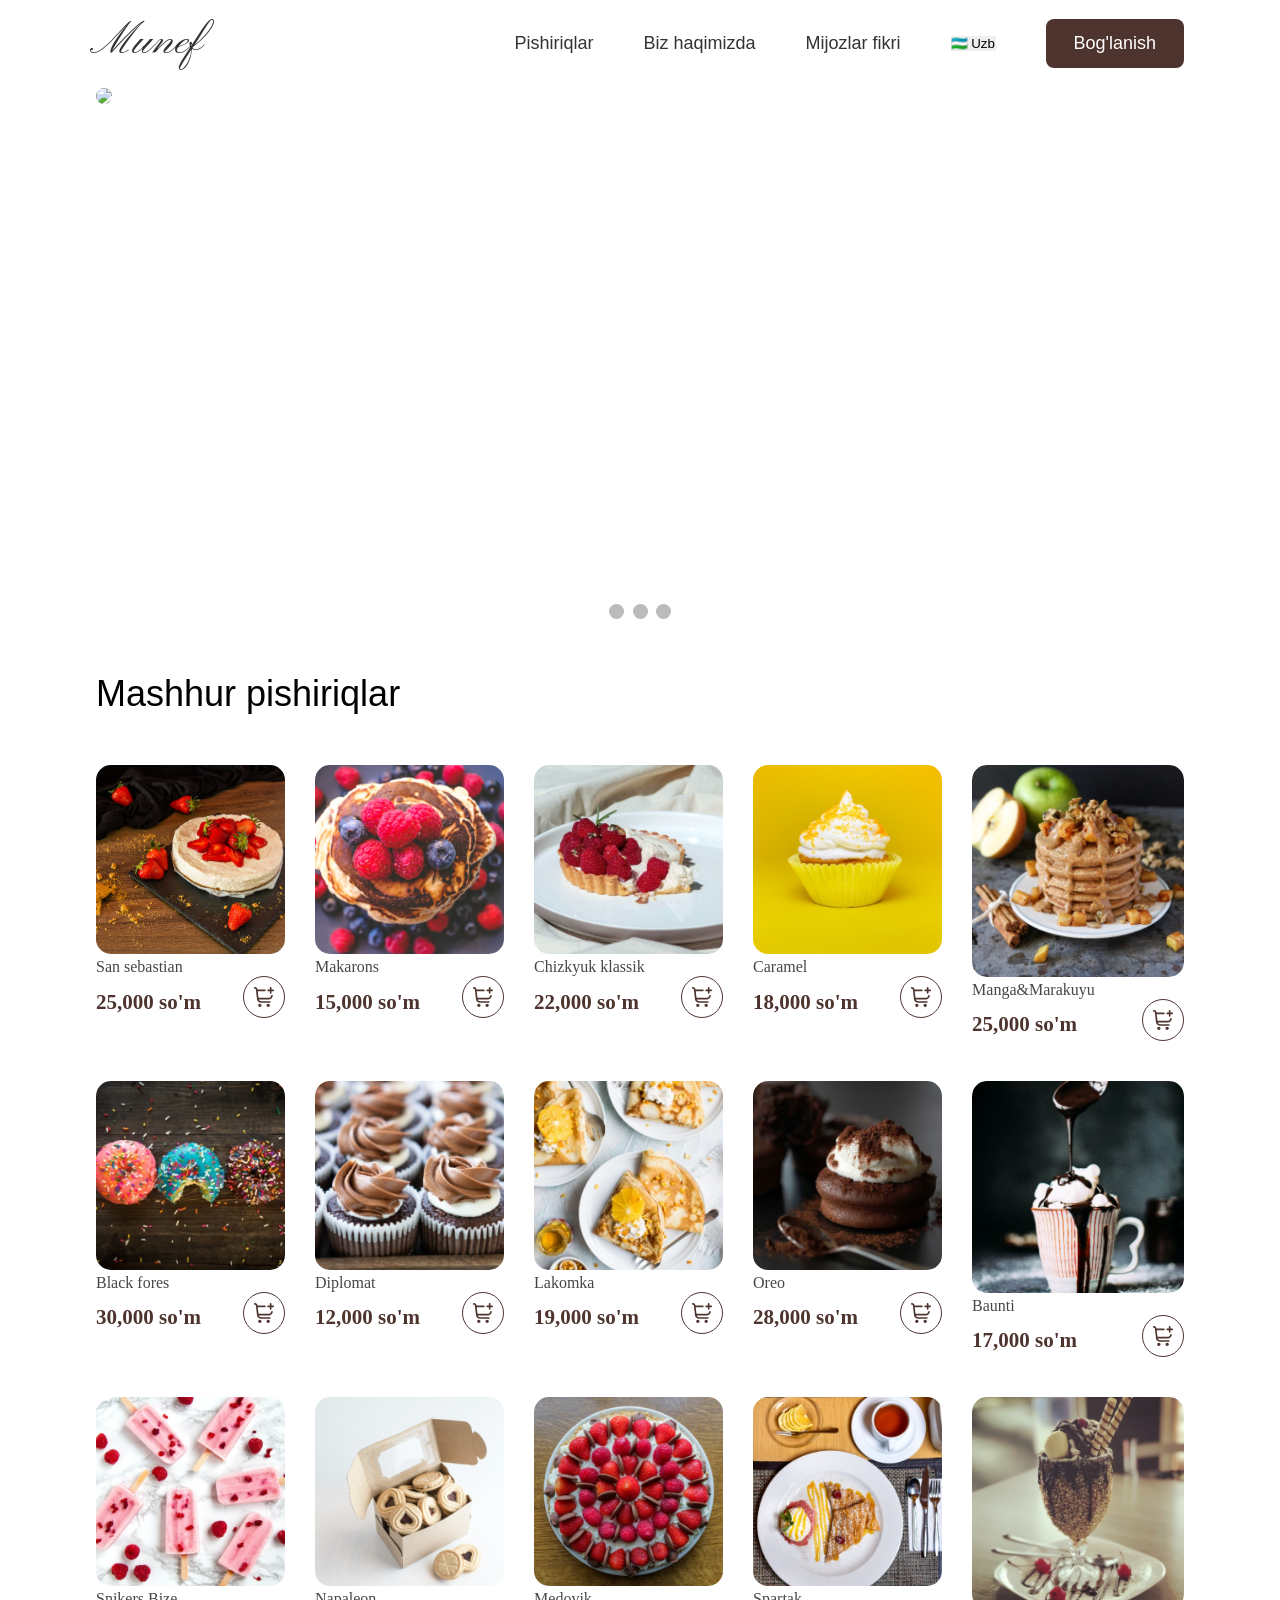
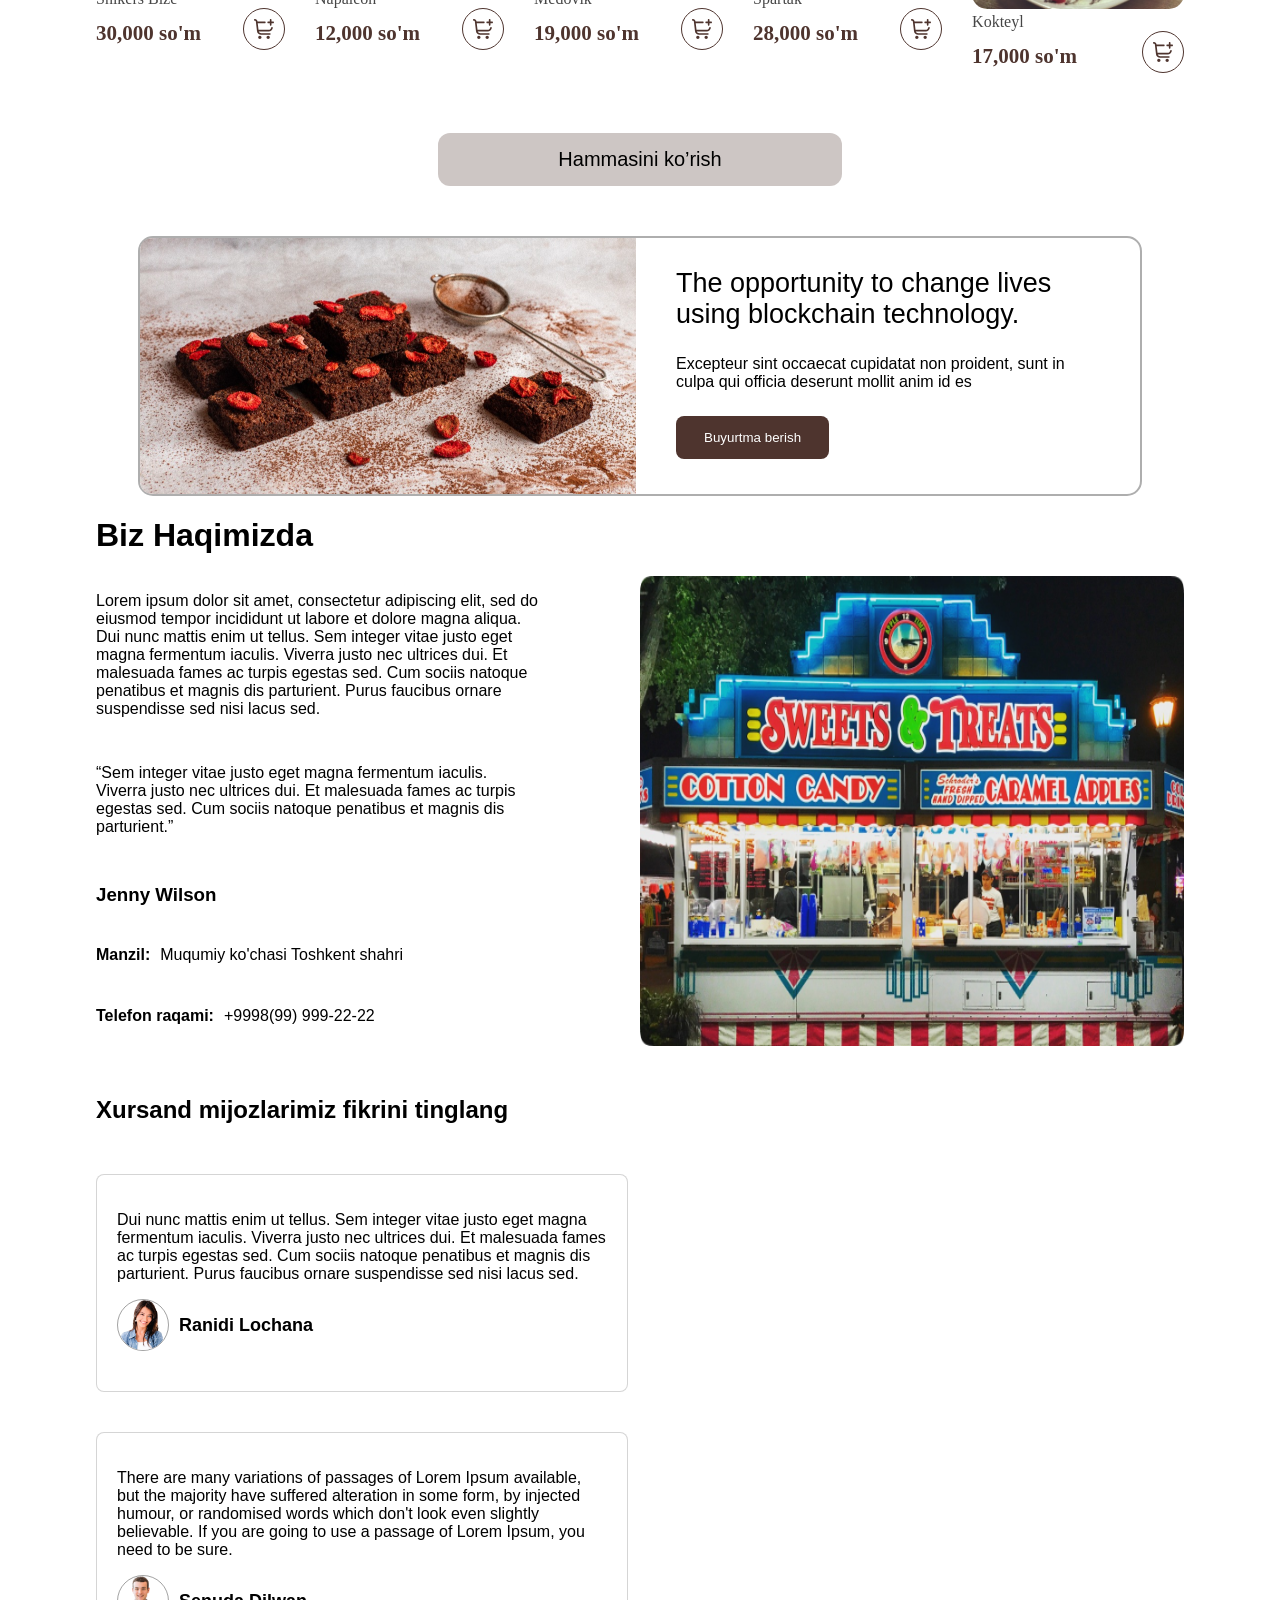
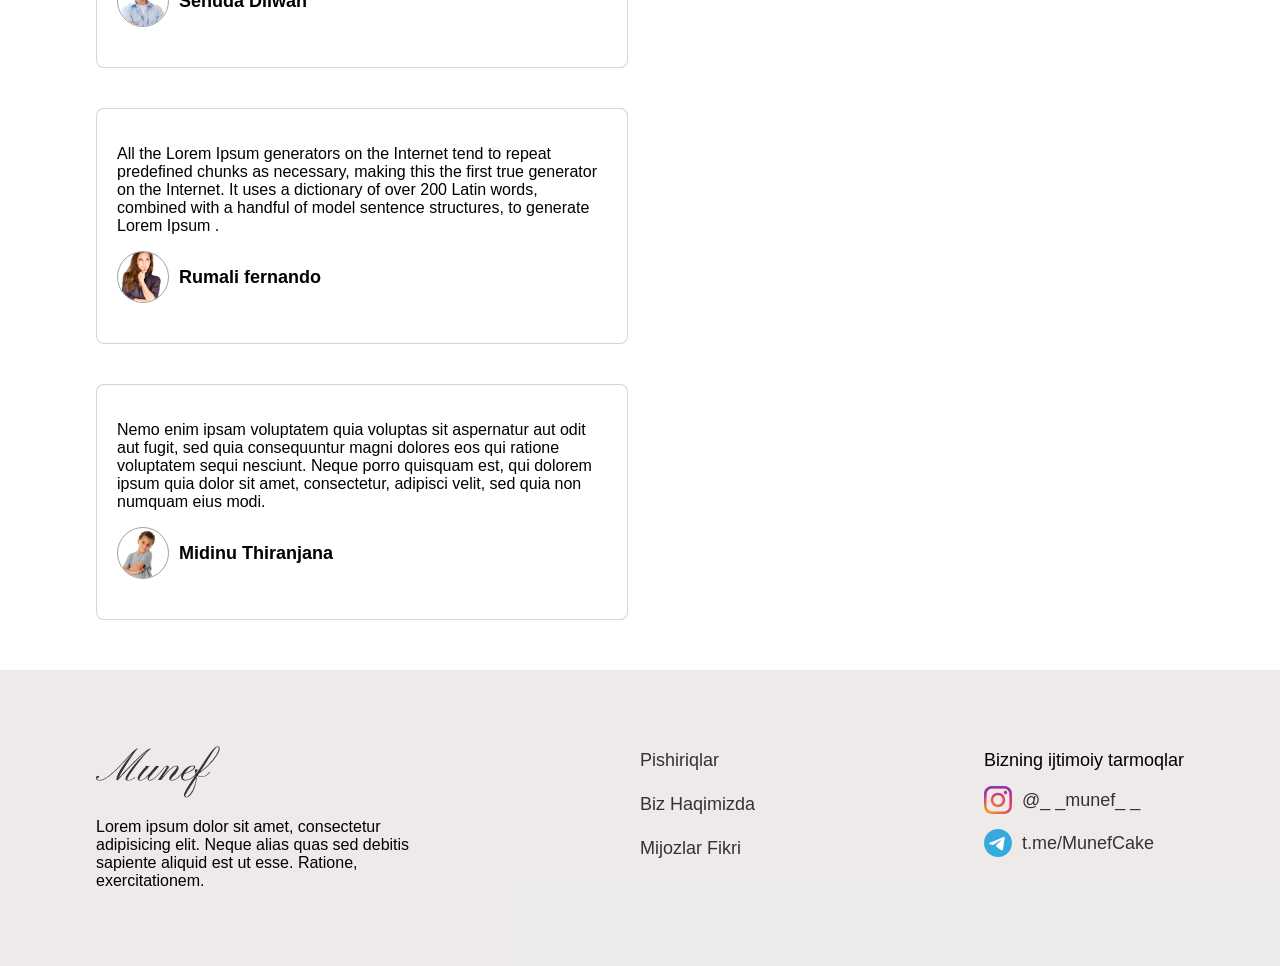
==== commit e975a862: "Merge branch 'main' of https://github.com/abdurahmoniy/munef-cake" ====
--- a/index.html
+++ b/index.html
@@ -14,6 +14,8 @@
 </head>
 
 <body>
+    <div id="preloader"></div>
+
     <div class="body">
         <div class="nav">
             <input type="checkbox" id="nav-check" />
@@ -48,13 +50,16 @@
         </div>
         <div class="slideshow-container">
             <div class="mySlides fade">
-                <img src="https://images.sbs.com.au/dims4/default/c00db94/2147483647/strip/true/crop/1250x703+0+46/resize/1280x720!/quality/90/?url=http%3A%2F%2Fsbs-au-brightspot.s3.amazonaws.com%2Fdrupal%2Ffood%2Fpublic%2Fao_108_group-crop-for-confetti-cake_0.jpg" style="width:100%">
+                <img src="https://images.sbs.com.au/dims4/default/c00db94/2147483647/strip/true/crop/1250x703+0+46/resize/1280x720!/quality/90/?url=http%3A%2F%2Fsbs-au-brightspot.s3.amazonaws.com%2Fdrupal%2Ffood%2Fpublic%2Fao_108_group-crop-for-confetti-cake_0.jpg"
+                    style="width:100%">
             </div>
             <div class="mySlides fade">
-                <img src="https://preppykitchen.com/wp-content/uploads/2022/05/Naked-Cake-Recipe-Card.jpg" style="width:100%">
+                <img src="https://preppykitchen.com/wp-content/uploads/2022/05/Naked-Cake-Recipe-Card.jpg"
+                    style="width:100%">
             </div>
             <div class="mySlides fade">
-                <img src="https://mojo.generalmills.com/api/public/content/fYX6Lw1vQ0qhBLaxWAVpCA_gmi_hi_res_jpeg.jpeg?v=99bd1c43&t=466b54bb264e48b199fc8e83ef1136b4" style="width:100%">
+                <img src="https://mojo.generalmills.com/api/public/content/fYX6Lw1vQ0qhBLaxWAVpCA_gmi_hi_res_jpeg.jpeg?v=99bd1c43&t=466b54bb264e48b199fc8e83ef1136b4"
+                    style="width:100%">
             </div>
         </div>
         <br>
@@ -63,26 +68,6 @@
             <span class="dot" onclick="currentSlide(2)"></span>
             <span class="dot" onclick="currentSlide(3)"></span>
         </div>
-        <!-- <section class="carousel_container">
-            <div class="slider_wrapper">
-                <div class="slider">
-                    <img id="slide1"
-                        src="https://images.sbs.com.au/dims4/default/c00db94/2147483647/strip/true/crop/1250x703+0+46/resize/1280x720!/quality/90/?url=http%3A%2F%2Fsbs-au-brightspot.s3.amazonaws.com%2Fdrupal%2Ffood%2Fpublic%2Fao_108_group-crop-for-confetti-cake_0.jpg"
-                        alt="Image 1">
-                    <img id="slide2"
-                        src="https://preppykitchen.com/wp-content/uploads/2022/05/Naked-Cake-Recipe-Card.jpg"
-                        alt="Image 2">
-                    <img id="slide3"
-                        src="https://mojo.generalmills.com/api/public/content/fYX6Lw1vQ0qhBLaxWAVpCA_gmi_hi_res_jpeg.jpeg?v=99bd1c43&t=466b54bb264e48b199fc8e83ef1136b4"
-                        alt="Image 3">
-                </div>
-                <div class="slider_nav">
-                    <a href="#slide1"></a>
-                    <a href="#slide2"></a>
-                    <a href="#slide3"></a>
-                </div>
-            </div>
-        </section> -->
         <div class="products" id="products">
             <div class="products_heading">
                 Mashhur pishiriqlar
@@ -632,9 +617,6 @@
                 <button>
                     Hammasini ko’rish
                 </button>
-            </div>
-            <div class="products_loading" id="loadingGif" style="display: none;">
-                <img src="https://motiongraphicsphoebe.files.wordpress.com/2018/10/giphy.gif" alt="Loading...">
             </div>
         </div>
         <div class="single_content">
@@ -828,6 +810,13 @@
             </div>
         </div>
     </div>
+    <script>
+
+        var loader = document.getElementById("preloader");
+        window.addEventListener("load", function () {
+            loader.style.display = "none";
+        });
+    </script>
     <script src="main.js"></script>
 </body>
 
--- a/style.css
+++ b/style.css
@@ -24,6 +24,11 @@
   width: 100%;
   position: fixed;
   z-index: 100;
+}
+select {
+  -webkit-appearance: none;
+  -moz-appearance: none;
+  appearance: none;
 }
 a {
   text-decoration: none;
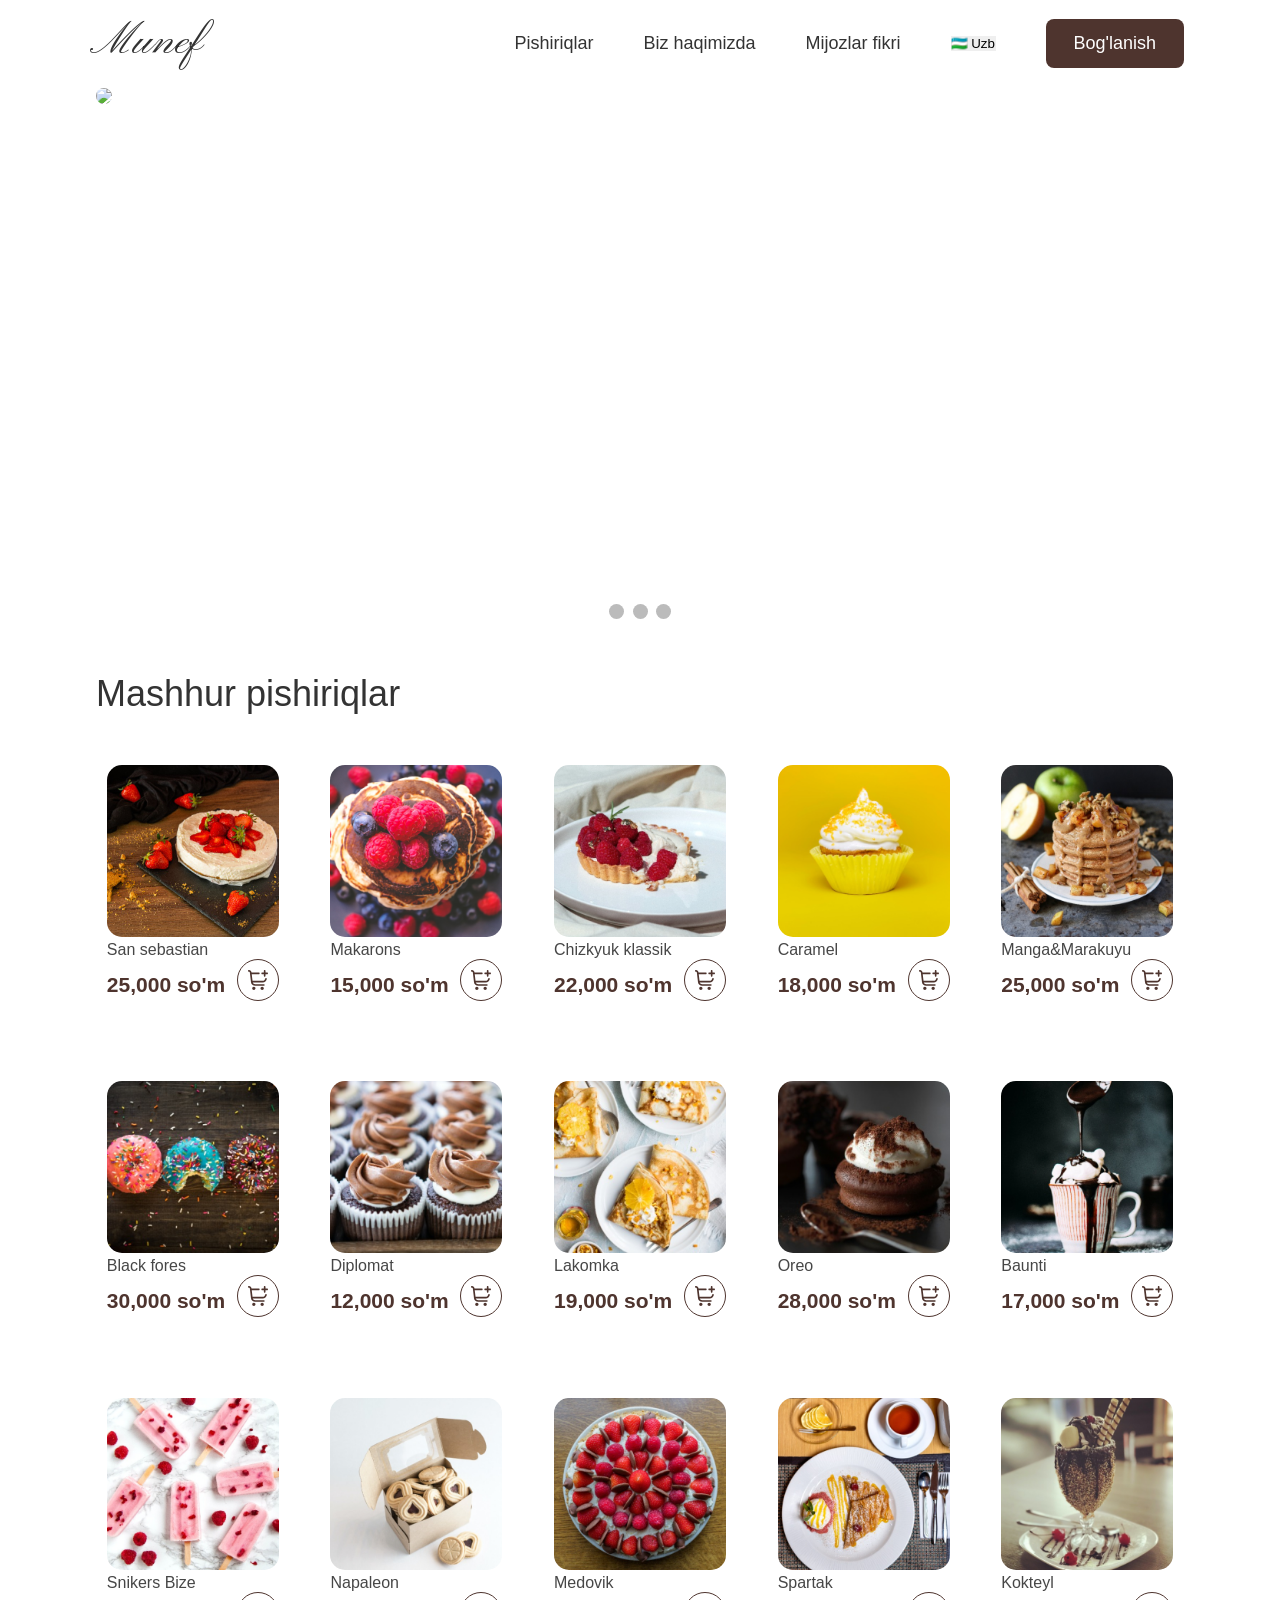
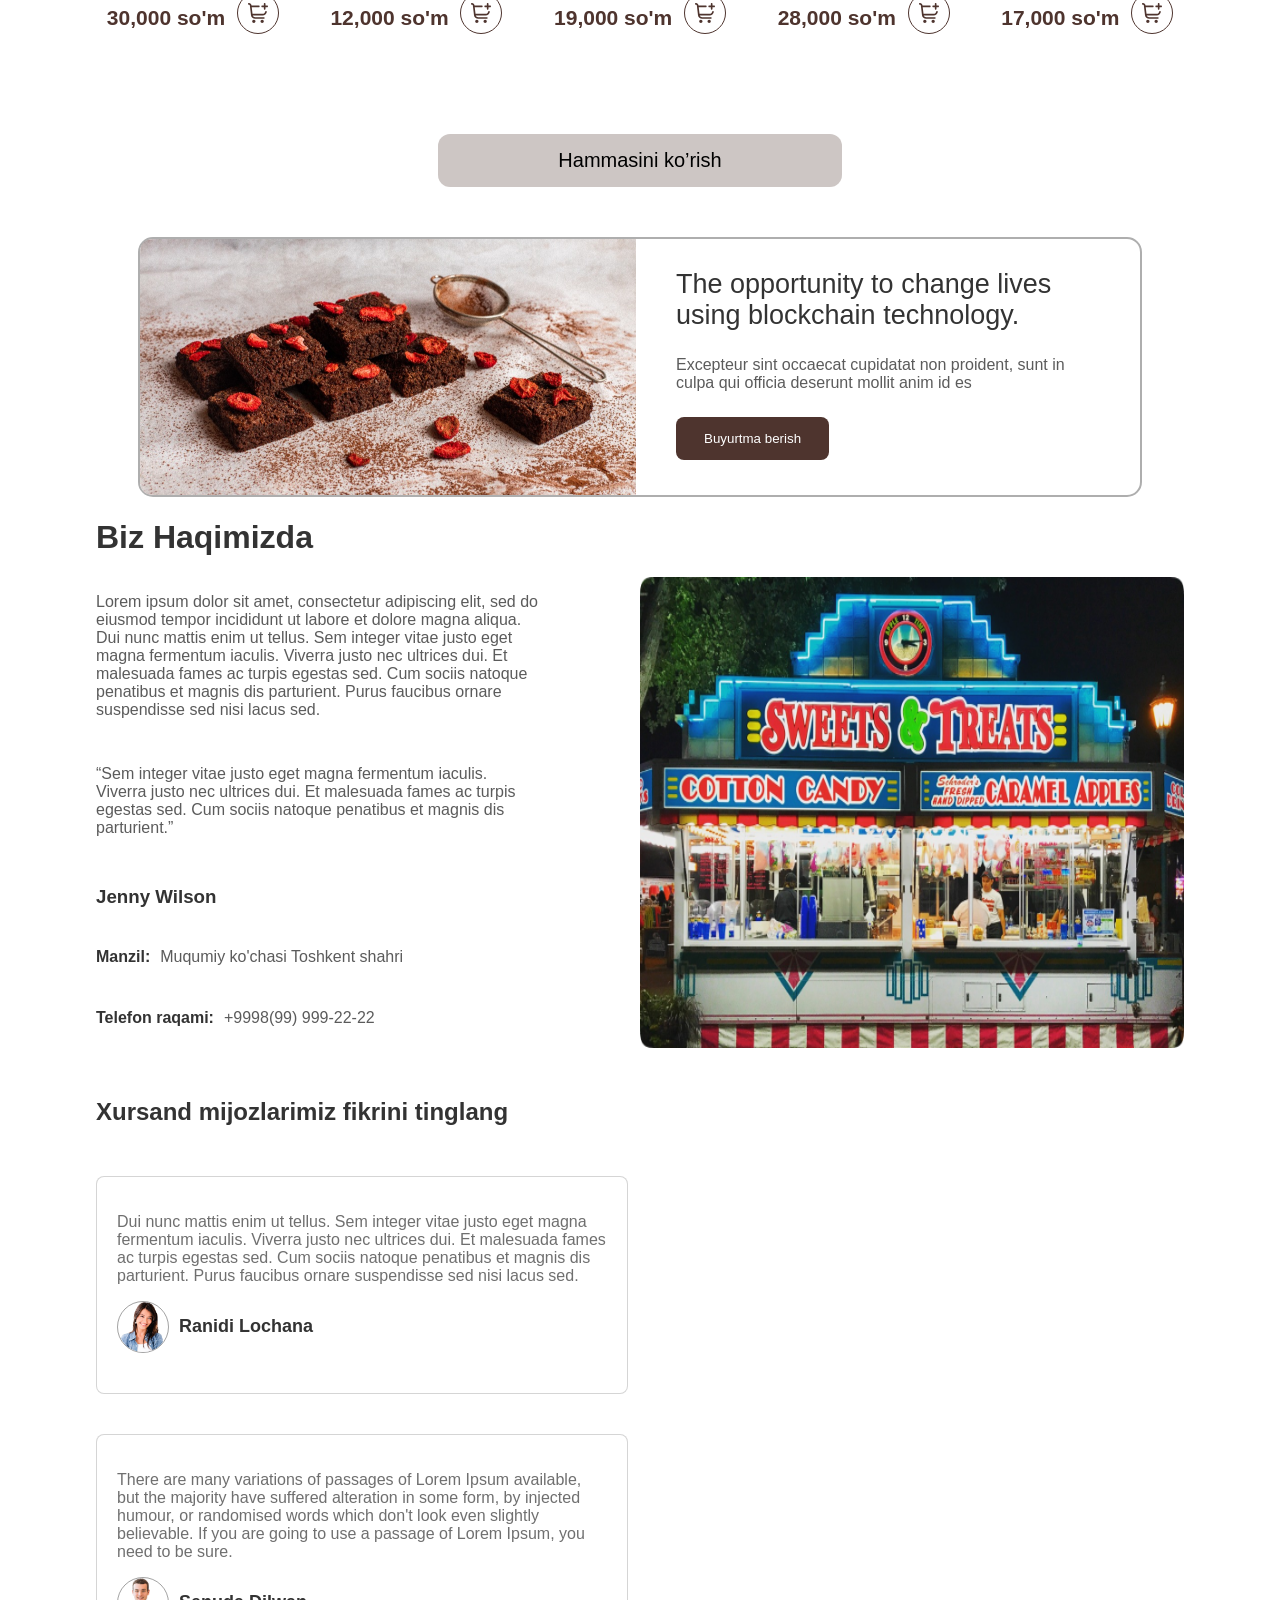
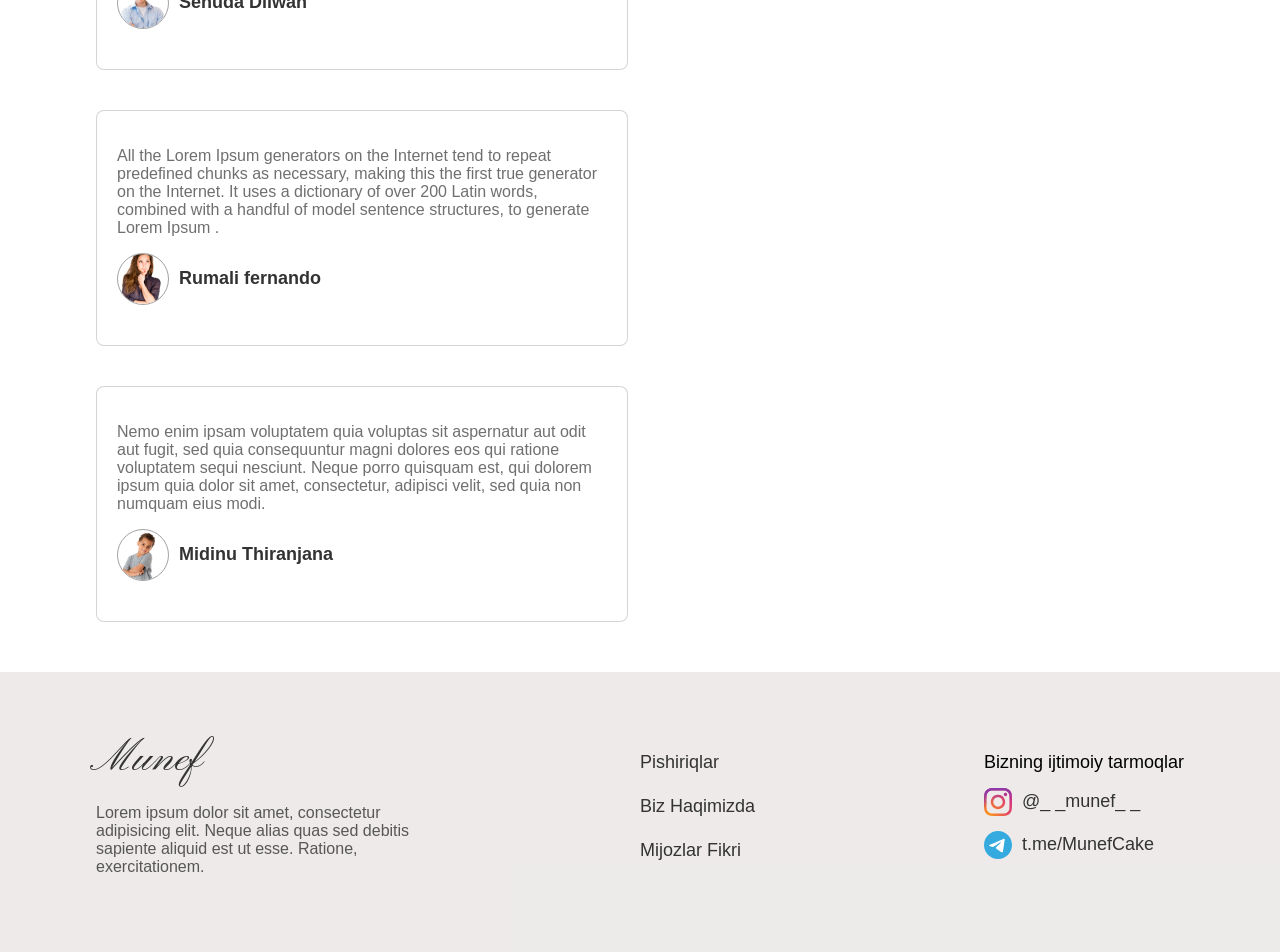
==== commit 0e44ae79: "test" ====
--- a/index.html
+++ b/index.html
@@ -638,10 +638,10 @@
         </div>
 
         <div class="about" id="about">
-            <h1>Biz Haqimizda</h1>
+            <h1 class="about-item" >Biz Haqimizda</h1>
             <div class="about-main">
                 <div class="">
-                    <p>Lorem ipsum dolor sit amet, consectetur adipiscing elit, sed do eiusmod tempor incididunt ut
+                    <p class="desc3">Lorem ipsum dolor sit amet, consectetur adipiscing elit, sed do eiusmod tempor incididunt ut
                         labore et dolore magna aliqua. Dui nunc mattis enim ut tellus. Sem integer vitae justo eget
                         magna fermentum iaculis. Viverra justo nec ultrices dui. Et malesuada fames ac turpis egestas
                         sed. Cum sociis natoque penatibus et magnis dis parturient. Purus faucibus ornare suspendisse
@@ -651,15 +651,15 @@
                         dui. Et
                         malesuada fames ac turpis egestas sed. Cum sociis natoque penatibus et magnis dis parturient.”
                     </p>
-                    <h3>Jenny Wilson</h3>
+                    <h3 class="about-item">Jenny Wilson</h3>
                     <div class="address">
                         <div class="">
-                            <h4>Manzil:</h4>
-                            <p>Muqumiy ko'chasi Toshkent shahri</p>
+                            <h4 class="about-item" >Manzil:</h4>
+                            <p class="desc3">Muqumiy ko'chasi Toshkent shahri</p>
                         </div>
                         <div class="">
-                            <h4>Telefon raqami:</h4>
-                            <p>+9998(99) 999-22-22</p>
+                            <h4 class="about-item">Telefon raqami:</h4>
+                            <p class="desc3">+9998(99) 999-22-22</p>
                         </div>
                     </div>
                 </div>
@@ -755,8 +755,10 @@
 
     <div class="footer">
         <div class="footerel">
-            <p><img src="./img/Munef.png" alt="#"></p>
-            <p class="tt">Lorem ipsum dolor sit amet, consectetur adipisicing elit. Neque alias quas sed debitis
+            <div class="nav-title">
+                Munef
+            </div>
+            <p class="desc3">Lorem ipsum dolor sit amet, consectetur adipisicing elit. Neque alias quas sed debitis
                 sapiente aliquid est ut esse. Ratione, exercitationem.</p>
         </div>
         <div class="mobile-res">
--- a/style.css
+++ b/style.css
@@ -8,6 +8,11 @@
     url("./fonts/Kapakana[wght].woff") format("woff");
 }
 
+:root {
+  --primary-color: #333;
+  --secondary:#4E342E;
+}
+
 body {
   margin: 0;
   font-family: Arial, sans-serif;
@@ -17,7 +22,7 @@
 .body {
   padding: 0 96px;
 }
-#preloader{
+#preloader {
   background: #fff url(./img/loading.gif) no-repeat center center;
   background-size: 15%;
   height: 100vh;
@@ -56,14 +61,14 @@
 .nav .nav-links a {
   display: inline-block;
   text-decoration: none;
-  color: #333;
+  color: var(--primary-color);
 }
 
 .nav #nav-check {
   display: none;
 }
 
-.nav .nav-title {
+.nav-title {
   font-family: Kapakana Regular;
   color: var(--black, #333);
   font-size: 56px;
@@ -148,7 +153,7 @@
     height: 0px;
   }
   .nav > #nav-check:checked ~ .nav-links {
-    height: calc(38% - 50px);
+    height: calc(50% - 50px);
     overflow-y: auto;
   }
   .nav-links a i {
@@ -409,22 +414,27 @@
 .inf ul {
   display: grid;
   grid-template-columns: auto auto;
+ 
 }
 .inf ul li {
   padding: 5px 0;
-  color: rgb(99, 99, 99);
+  color: var(--primary-color);
+  opacity: 0.8;
 }
 .narx {
   padding: 20px 0;
+  color: var(--primary-color);
 }
 .narx2 {
   font-size: 20px;
   padding: 10px;
   font-weight: bold;
+  color: var(--primary-color);
 }
 .tar {
   font-size: 20px;
   font-weight: bold;
+  color: var(--primary-color);
 }
 
 @media screen and (min-width: 992px) {
@@ -459,16 +469,54 @@
   .img-select {
     width: 100%;
   }
+  .img-select img {
+    object-fit: cover;
+  }
   .card-imgs {
     display: flex;
     justify-content: center;
   }
+  .img-item:nth-child(1)
+    .img-item:nth-child(2)
+    .img-item:nth-child(3)
+    .img-item:nth-child(4)
+    .img-item:nth-child(5) {
+    width: 84px !important;
+    height: 84px !important;
+  }
+}
+
+@media (max-width: 550px) {
+  .img-item:nth-child(1)
+    .img-item:nth-child(2)
+    .img-item:nth-child(3)
+    .img-item:nth-child(4)
+    .img-item:nth-child(5) {
+    width: 64px !important;
+    height: 64px !important;
+  }
+}
+
+@media (max-width: 400px) {
+  .img-select {
+    display: flex;
+    justify-content: space-between;
+  }
+  .img-item:nth-child(1)
+    .img-item:nth-child(2)
+    .img-item:nth-child(3)
+    .img-item:nth-child(4)
+    .img-item:nth-child(5) {
+    width: 45px !important;
+    height: 45px !important;
+  }
 }
 
 /* -----------------fikrlar--------------- */
 
 .fikrlar {
   margin: 50px 0;
+  color: var(--primary-color);
 }
 
 .full-boxer {
@@ -524,7 +572,7 @@
 }
 
 .Name strong {
-  color: black;
+  color: var(--primary-color);
   font-size: 18px;
 }
 
@@ -534,7 +582,8 @@
 }
 
 .comment p {
-  color: black;
+  color: var(--primary-color);
+  opacity: 0.7;
 }
 
 @media (max-width: 768px) {
@@ -575,7 +624,7 @@
 }
 
 .footer-item a {
-  color: #333;
+  color: var(--primary-color);
   text-decoration: none;
 }
 
@@ -695,7 +744,7 @@
   transition: background-color 0.6s ease;
 }
 .slideshow-container .active,
- .dot:hover {
+.dot:hover {
   background-color: #717171;
 }
 
@@ -722,17 +771,6 @@
   }
 }
 
-@media only screen and (max-width: 300px) {
-  .slideshow-container .prev,
-  .slideshow-container .next,
-  .slideshow-container .text {
-    font-size: 11px;
-  }
-  .dot {
-    height: 10px;
-    width: 10px;
-  }
-}
 @media only screen and (max-width: 500px) {
   .prev,
   .next,
@@ -741,11 +779,29 @@
   }
 }
 @media (max-width: 768px) {
-  .slideshow-container{
+  .slideshow-container {
     max-height: 200px;
   }
   .slideshow-container img {
     max-height: 200px;
+  }
+}
+
+@media only screen and (max-width: 350px) {
+  .slideshow-container .prev,
+  .slideshow-container .next,
+  .slideshow-container .text {
+    font-size: 11px;
+  }
+  .dot {
+    height: 10px;
+    width: 10px;
+  }
+  .slideshow-container {
+    max-height: 150px;
+  }
+  .slideshow-container img {
+    max-height: 150px;
   }
 }
 /* Products */
@@ -767,20 +823,22 @@
   font-style: normal;
   font-weight: 500;
   line-height: normal;
+  color: var(--primary-color);
 }
 
 .pcard {
   max-width: 230px;
 }
 
-.pcard-img {
+img.pcard-img {
   width: 100%;
+  height: 60%;
   border-radius: 15px;
+  object-fit: cover;
 }
 
 .pcard-title {
-  color: var(--black, #333);
-  font-family: General Sans;
+  color: var(--primary-color);
   font-size: 16px;
   font-style: normal;
   font-weight: 500;
@@ -795,8 +853,7 @@
 }
 
 .pcard-price {
-  color: var(--Primary, #4e342e);
-  font-family: General Sans;
+  color: var(--secondary);
   font-size: 21px;
   font-style: normal;
   font-weight: 600;
@@ -851,6 +908,7 @@
   font-style: normal;
   font-weight: 500;
   line-height: normal;
+  color: var(--primary-color);
 }
 
 .sc_desc {
@@ -858,6 +916,8 @@
   font-style: normal;
   font-weight: 500;
   line-height: normal;
+  color: var(--primary-color);
+  opacity: 0.8;
   margin: 25px 0;
 }
 
@@ -885,7 +945,10 @@
     font-size: 27px;
   }
   .pcard {
-    max-width: 182px;
+    max-width: 164px !important;
+  }
+  .pcard-img {
+    width: 164px !important;
   }
   .products_load button {
     width: 100%;
@@ -916,8 +979,19 @@
     width: 100%;
   }
 }
-
+@media (max-width: 350px) {
+  .pcard {
+    max-width: 124px !important;
+  }
+  .pcard-img {
+    width: 124px !important;
+  }
+}
 /* ------------------------ About----------------- */
+.about-item{
+  color: var(--primary-color);
+}
+
 
 .about-main {
   display: flex;
@@ -936,7 +1010,14 @@
 
 .about > .about-main > div > .desc2 {
   padding: 30px 0;
-}
+  color: var(--primary-color);
+  opacity: 0.8;
+}
+ .desc3{
+  color: var(--primary-color);
+  opacity: 0.8;
+}
+
 
 @media (max-width: 1200px) {
   .about .about-main {
@@ -954,6 +1035,10 @@
   display: flex;
   align-items: center;
   gap: 0 5px;
+  font-size: 16px;
+  font-weight: 500;
+  line-height: normal;
+  color: var(--primary-color);
 }
 
 .breadcrumbs .bc_item1 {
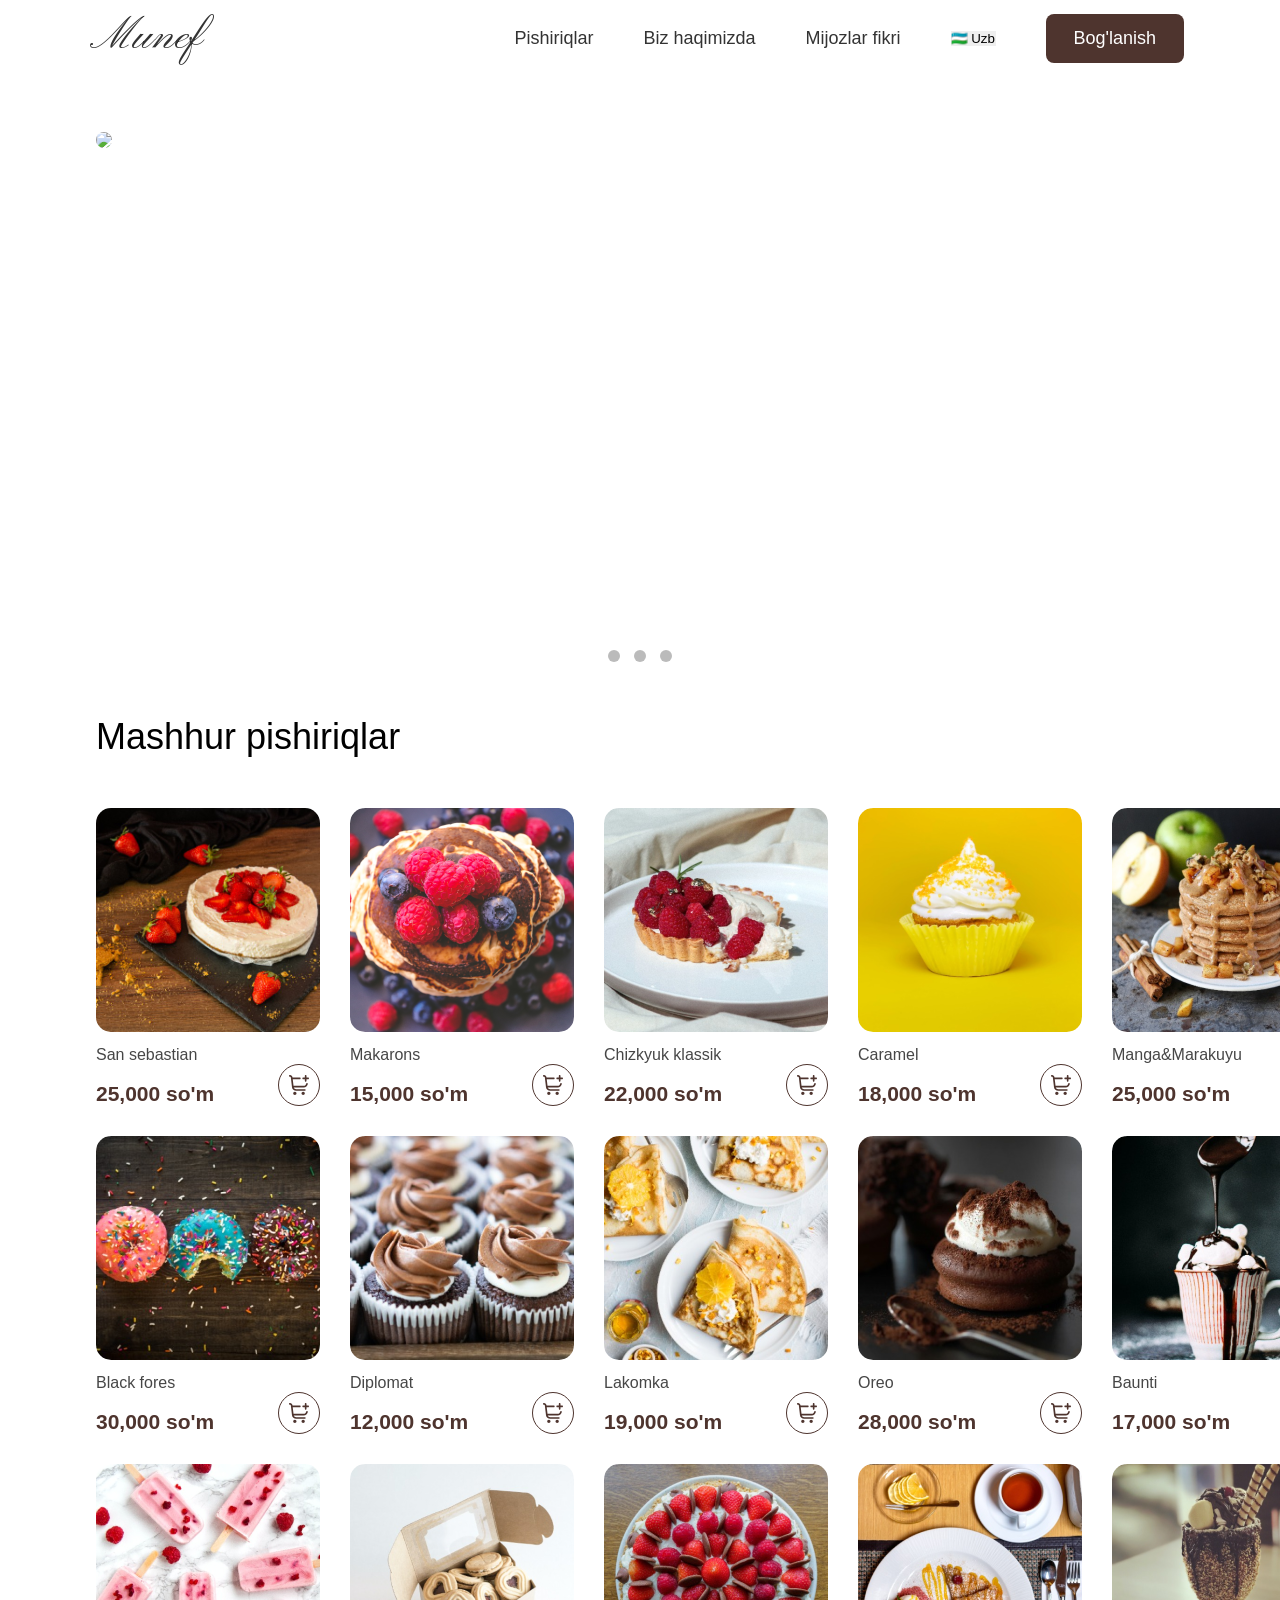
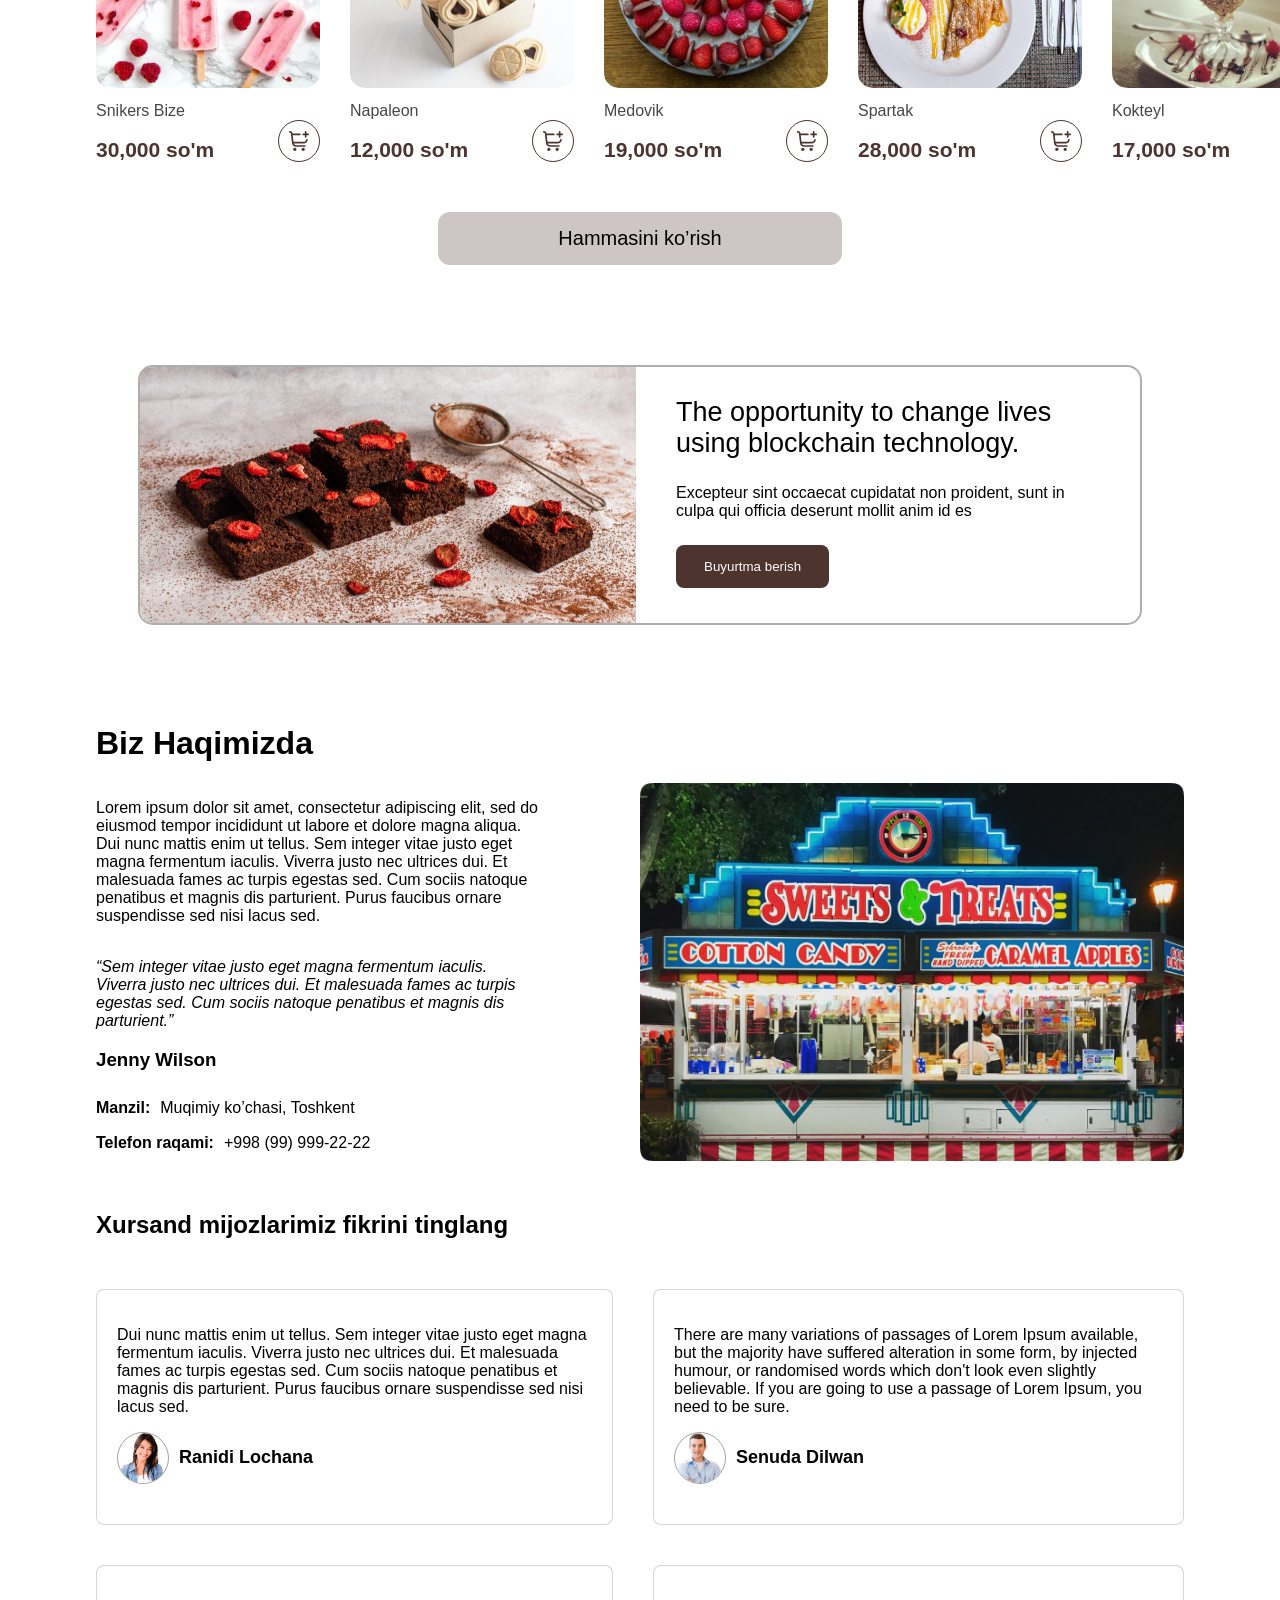
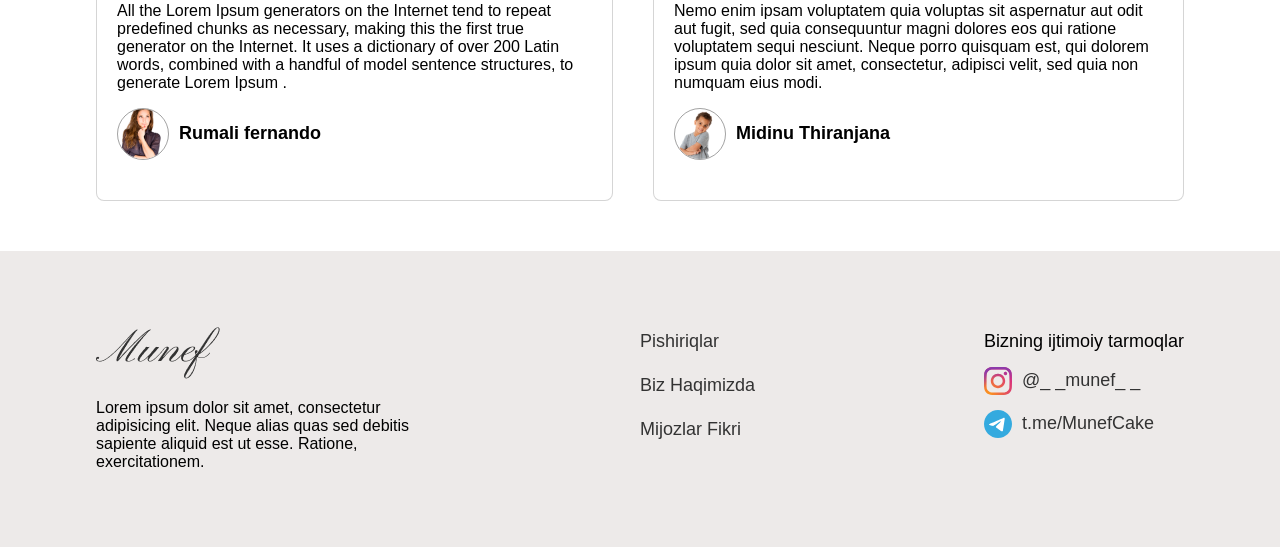
==== commit 22276ad1: "sync" ====
--- a/index.html
+++ b/index.html
@@ -16,7 +16,7 @@
 <body>
     <div id="preloader"></div>
 
-    <div class="body">
+    <div class="header">
         <div class="nav">
             <input type="checkbox" id="nav-check" />
             <a href="index.html" class="nav-header">
@@ -48,6 +48,8 @@
                 <a href="contact.html" class="contact-btn">Bog'lanish</a>
             </nav>
         </div>
+    </div>
+    <div class="body">
         <div class="slideshow-container">
             <div class="mySlides fade">
                 <img src="https://images.sbs.com.au/dims4/default/c00db94/2147483647/strip/true/crop/1250x703+0+46/resize/1280x720!/quality/90/?url=http%3A%2F%2Fsbs-au-brightspot.s3.amazonaws.com%2Fdrupal%2Ffood%2Fpublic%2Fao_108_group-crop-for-confetti-cake_0.jpg"
@@ -114,7 +116,7 @@
                         <img src="./img/Rectangle 3.png" class="pcard-img" alt="">
                     </a>
                     <div class="pcard-title">
-                       Makarons
+                        Makarons
                     </div>
                     <div class="for-el">
                         <div class="pcard-price">15,000 so'm</div>
@@ -634,32 +636,36 @@
                     <button>Buyurtma berish</button>
                 </div>
             </div>
-            <img class="sc_img_m" src="./img/single_cont_m.png" alt="">
+            <div class="sc_img_box">
+                <img class="sc_img_m" src="./img/single_cont_m.png" alt="">
+            </div>
         </div>
 
         <div class="about" id="about">
-            <h1 class="about-item" >Biz Haqimizda</h1>
+            <h1>Biz Haqimizda</h1>
             <div class="about-main">
                 <div class="">
-                    <p class="desc3">Lorem ipsum dolor sit amet, consectetur adipiscing elit, sed do eiusmod tempor incididunt ut
+                    <p>Lorem ipsum dolor sit amet, consectetur adipiscing elit, sed do eiusmod tempor incididunt ut
                         labore et dolore magna aliqua. Dui nunc mattis enim ut tellus. Sem integer vitae justo eget
                         magna fermentum iaculis. Viverra justo nec ultrices dui. Et malesuada fames ac turpis egestas
                         sed. Cum sociis natoque penatibus et magnis dis parturient. Purus faucibus ornare suspendisse
                         sed nisi lacus sed.
                     </p>
-                    <p class="desc2">“Sem integer vitae justo eget magna fermentum iaculis. Viverra justo nec ultrices
-                        dui. Et
-                        malesuada fames ac turpis egestas sed. Cum sociis natoque penatibus et magnis dis parturient.”
-                    </p>
-                    <h3 class="about-item">Jenny Wilson</h3>
-                    <div class="address">
-                        <div class="">
-                            <h4 class="about-item" >Manzil:</h4>
-                            <p class="desc3">Muqumiy ko'chasi Toshkent shahri</p>
+                    <div class="owner">
+                        <p class="desc2">“Sem integer vitae justo eget magna fermentum iaculis. Viverra justo nec
+                            ultrices
+                            dui. Et
+                            malesuada fames ac turpis egestas sed. Cum sociis natoque penatibus et magnis dis
+                            parturient.”
+                        </p>
+                        <h3>Jenny Wilson</h3>
+                    </div>
+                    <div class="cnt">
+                        <div class="adress">
+                            <h4>Manzil:</h4>Muqimiy ko’chasi, Toshkent
                         </div>
-                        <div class="">
-                            <h4 class="about-item">Telefon raqami:</h4>
-                            <p class="desc3">+9998(99) 999-22-22</p>
+                        <div class="phone">
+                            <h4>Telefon raqami:</h4>+998 (99) 999-22-22
                         </div>
                     </div>
                 </div>
@@ -673,7 +679,9 @@
                 <div class="comment-box">
                     <div class="comment">
                         <p>
-                            Dui nunc mattis enim ut tellus. Sem integer vitae justo eget magna fermentum iaculis. Viverra justo nec ultrices dui. Et malesuada fames ac turpis egestas sed. Cum sociis natoque penatibus et magnis dis parturient. Purus faucibus ornare suspendisse sed nisi lacus sed. 
+                            Dui nunc mattis enim ut tellus. Sem integer vitae justo eget magna fermentum iaculis.
+                            Viverra justo nec ultrices dui. Et malesuada fames ac turpis egestas sed. Cum sociis natoque
+                            penatibus et magnis dis parturient. Purus faucibus ornare suspendisse sed nisi lacus sed.
                         </p>
                     </div>
                     <div class="box-top">
@@ -692,7 +700,10 @@
 
                     <div class="comment">
                         <p>
-                            There are many variations of passages of Lorem Ipsum available, but the majority have suffered alteration in some form, by injected humour, or randomised words which don't look even slightly believable. If you are going to use a passage of Lorem Ipsum, you need to be sure.
+                            There are many variations of passages of Lorem Ipsum available, but the majority have
+                            suffered alteration in some form, by injected humour, or randomised words which don't look
+                            even slightly believable. If you are going to use a passage of Lorem Ipsum, you need to be
+                            sure.
                         </p>
                     </div>
                     <div class="box-top">
@@ -712,7 +723,10 @@
 
                     <div class="comment">
                         <p>
-                            All the Lorem Ipsum generators on the Internet tend to repeat predefined chunks as necessary, making this the first true generator on the Internet. It uses a dictionary of over 200 Latin words, combined with a handful of model sentence structures, to generate Lorem Ipsum .
+                            All the Lorem Ipsum generators on the Internet tend to repeat predefined chunks as
+                            necessary, making this the first true generator on the Internet. It uses a dictionary of
+                            over 200 Latin words, combined with a handful of model sentence structures, to generate
+                            Lorem Ipsum .
                         </p>
                     </div>
                     <div class="box-top">
@@ -732,7 +746,10 @@
 
                     <div class="comment">
                         <p>
-                            Nemo enim ipsam voluptatem quia voluptas sit aspernatur aut odit aut fugit, sed quia consequuntur magni dolores eos qui ratione voluptatem sequi nesciunt. Neque porro quisquam est, qui dolorem ipsum quia dolor sit amet, consectetur, adipisci velit, sed quia non numquam eius modi.
+                            Nemo enim ipsam voluptatem quia voluptas sit aspernatur aut odit aut fugit, sed quia
+                            consequuntur magni dolores eos qui ratione voluptatem sequi nesciunt. Neque porro quisquam
+                            est, qui dolorem ipsum quia dolor sit amet, consectetur, adipisci velit, sed quia non
+                            numquam eius modi.
                         </p>
                     </div>
                     <div class="box-top">
@@ -755,10 +772,8 @@
 
     <div class="footer">
         <div class="footerel">
-            <div class="nav-title">
-                Munef
-            </div>
-            <p class="desc3">Lorem ipsum dolor sit amet, consectetur adipisicing elit. Neque alias quas sed debitis
+            <p><img src="./img/Munef.png" alt="#"></p>
+            <p class="tt">Lorem ipsum dolor sit amet, consectetur adipisicing elit. Neque alias quas sed debitis
                 sapiente aliquid est ut esse. Ratione, exercitationem.</p>
         </div>
         <div class="mobile-res">
--- a/style.css
+++ b/style.css
@@ -10,7 +10,6 @@
 
 :root {
   --primary-color: #333;
-  --secondary:#4E342E;
 }
 
 body {
@@ -20,7 +19,7 @@
   background: #fff;
 }
 .body {
-  padding: 0 96px;
+  padding: 80px 96px 0 96px;
 }
 #preloader {
   background: #fff url(./img/loading.gif) no-repeat center center;
@@ -38,10 +37,25 @@
 a {
   text-decoration: none;
 }
+@media (min-width: 769px) {
+  .header {
+    position: fixed;
+    z-index: 10;
+    width: 100%;
+    padding: 10px 0;
+    background: #fff;
+    top: 0;
+    margin-bottom: 50px;
+}
+}
+.header {
+  z-index: 100;
+  width: 100%;
+}
 .nav {
-  width: 100%;
-  padding: 15px 0;
+  margin: 0 auto;
   z-index: 10;
+  padding: 0 96px;
   display: flex;
   align-items: center;
   justify-content: space-between;
@@ -49,6 +63,7 @@
 
 .nav .nav-btn {
   display: none;
+  z-index: 100;
 }
 
 .nav .nav-links {
@@ -68,7 +83,7 @@
   display: none;
 }
 
-.nav-title {
+.nav .nav-title {
   font-family: Kapakana Regular;
   color: var(--black, #333);
   font-size: 56px;
@@ -105,6 +120,9 @@
   .body {
     padding: 0 18px;
   }
+  .nav{
+    padding: 0 18px;
+  }
   .switch_lang_des {
     display: none;
   }
@@ -136,7 +154,7 @@
     height: 0px;
     transition: all 0.3s ease-in;
     overflow-y: hidden;
-    top: 100px;
+    top: 70px;
     left: 0;
     box-shadow: 0px 200px 400px -56px rgba(0, 0, 0, 0.25);
     -webkit-box-shadow: 0px 200px 400px -56px rgba(0, 0, 0, 0.25);
@@ -153,7 +171,7 @@
     height: 0px;
   }
   .nav > #nav-check:checked ~ .nav-links {
-    height: calc(50% - 50px);
+    height: calc(40% - 50px);
     overflow-y: auto;
   }
   .nav-links a i {
@@ -414,27 +432,22 @@
 .inf ul {
   display: grid;
   grid-template-columns: auto auto;
- 
 }
 .inf ul li {
   padding: 5px 0;
-  color: var(--primary-color);
-  opacity: 0.8;
+  color: rgb(99, 99, 99);
 }
 .narx {
   padding: 20px 0;
-  color: var(--primary-color);
 }
 .narx2 {
   font-size: 20px;
   padding: 10px;
   font-weight: bold;
-  color: var(--primary-color);
 }
 .tar {
   font-size: 20px;
   font-weight: bold;
-  color: var(--primary-color);
 }
 
 @media screen and (min-width: 992px) {
@@ -516,13 +529,11 @@
 
 .fikrlar {
   margin: 50px 0;
-  color: var(--primary-color);
 }
 
 .full-boxer {
-  display: flex;
-  flex-wrap: wrap;
-  align-items: center;
+  display: grid;
+  grid-template-columns: auto auto;
   margin: 50px 0;
   width: 100%;
   gap: 40px;
@@ -535,7 +546,6 @@
   margin-bottom: 20px;
 }
 .comment-box {
-  max-width: 45%;
   background: white;
   padding: 20px;
   border-radius: 8px;
@@ -572,7 +582,7 @@
 }
 
 .Name strong {
-  color: var(--primary-color);
+  color: black;
   font-size: 18px;
 }
 
@@ -582,8 +592,7 @@
 }
 
 .comment p {
-  color: var(--primary-color);
-  opacity: 0.7;
+  color: black;
 }
 
 @media (max-width: 768px) {
@@ -624,7 +633,7 @@
 }
 
 .footer-item a {
-  color: var(--primary-color);
+  color: #333;
   text-decoration: none;
 }
 
@@ -686,7 +695,7 @@
   max-width: 100%;
   height: 500px;
   position: relative;
-  margin: auto;
+  margin-top: 50px;
 }
 
 .slideshow-container .prev,
@@ -735,9 +744,9 @@
 
 .dot {
   cursor: pointer;
-  height: 15px;
-  width: 15px;
-  margin: 0 2px;
+  height: 12px;
+  width: 12px;
+  margin: 0 5px;
   background-color: #bbb;
   border-radius: 50%;
   display: inline-block;
@@ -781,13 +790,14 @@
 @media (max-width: 768px) {
   .slideshow-container {
     max-height: 200px;
+    margin-top: 0;
   }
   .slideshow-container img {
     max-height: 200px;
   }
 }
 
-@media only screen and (max-width: 350px) {
+@media (max-width: 350px) {
   .slideshow-container .prev,
   .slideshow-container .next,
   .slideshow-container .text {
@@ -823,37 +833,36 @@
   font-style: normal;
   font-weight: 500;
   line-height: normal;
-  color: var(--primary-color);
 }
 
 .pcard {
-  max-width: 230px;
+  width: 224px;
 }
 
 img.pcard-img {
   width: 100%;
-  height: 60%;
   border-radius: 15px;
   object-fit: cover;
 }
 
 .pcard-title {
-  color: var(--primary-color);
+  color: var(--black, #333);
   font-size: 16px;
   font-style: normal;
   font-weight: 500;
   line-height: normal;
+  padding-top: 10px;
   opacity: 0.9;
 }
 
 .for-el {
   display: flex;
   justify-content: space-between;
-  align-items: center;
+  align-items: end;
 }
 
 .pcard-price {
-  color: var(--secondary);
+  color: var(--Primary, #4e342e);
   font-size: 21px;
   font-style: normal;
   font-weight: 600;
@@ -867,7 +876,6 @@
   display: flex;
   justify-content: center;
   align-items: center;
-  margin-bottom: 10px;
 }
 
 .products_load {
@@ -888,7 +896,7 @@
   border-radius: 15px;
   border: 2px solid #33333365;
   max-width: 1000px;
-  margin: 0 auto;
+  margin: 100px auto;
 }
 
 .single_content .sc_img_m {
@@ -908,7 +916,6 @@
   font-style: normal;
   font-weight: 500;
   line-height: normal;
-  color: var(--primary-color);
 }
 
 .sc_desc {
@@ -916,8 +923,6 @@
   font-style: normal;
   font-weight: 500;
   line-height: normal;
-  color: var(--primary-color);
-  opacity: 0.8;
   margin: 25px 0;
 }
 
@@ -932,11 +937,14 @@
 @media (max-width: 1200px) {
   .cards {
     grid-template-columns: auto auto auto;
-    gap: 30px;
+    gap: 20px 30px;
   }
 }
 
 @media (max-width: 768px) {
+  .single_content{
+    max-height: 600px;
+  }
   .cards {
     grid-template-columns: auto auto;
     gap: 15px;
@@ -967,10 +975,17 @@
     padding: 20px;
     height: 50%;
   }
-  .single_content .sc_img_m {
-    display: block;
-    width: 100%;
-    height: 50%;
+  .sc_img_box{
+    height: 300px;
+    width: 100%;
+  }
+  .single_content .sc_img_box img {
+    display: inline-block;
+    width: 100%;
+    height: 100%;
+    object-fit: cover;
+    border-bottom-right-radius: 12px;
+    border-bottom-left-radius: 12px;
   }
   .single_content .sc_img {
     display: none;
@@ -988,10 +1003,6 @@
   }
 }
 /* ------------------------ About----------------- */
-.about-item{
-  color: var(--primary-color);
-}
-
 
 .about-main {
   display: flex;
@@ -1002,22 +1013,38 @@
   width: 50%;
 }
 
-.about .address div {
+.about .address{
+  display: block;
+  margin: 0;
+  padding: 0;
+}
+.about .cnt {
+  display: block;
+  height: 70px;
+}
+
+.about .adress {
   display: flex;
   align-items: center;
   gap: 0 10px;
-}
-
-.about > .about-main > div > .desc2 {
-  padding: 30px 0;
-  color: var(--primary-color);
-  opacity: 0.8;
-}
- .desc3{
-  color: var(--primary-color);
-  opacity: 0.8;
-}
-
+  height: 50%;
+}
+
+
+.about .phone {
+  display: flex;
+  height: 50%;
+  align-items: center;
+  gap: 0 10px;
+}
+
+.about > .about-main > div > .owner {
+  padding: 1px 0;
+}
+
+.about > .about-main > div > .owner p{
+  font-style: italic;
+}
 
 @media (max-width: 1200px) {
   .about .about-main {
@@ -1035,10 +1062,7 @@
   display: flex;
   align-items: center;
   gap: 0 5px;
-  font-size: 16px;
-  font-weight: 500;
-  line-height: normal;
-  color: var(--primary-color);
+  padding: 10px 0;
 }
 
 .breadcrumbs .bc_item1 {
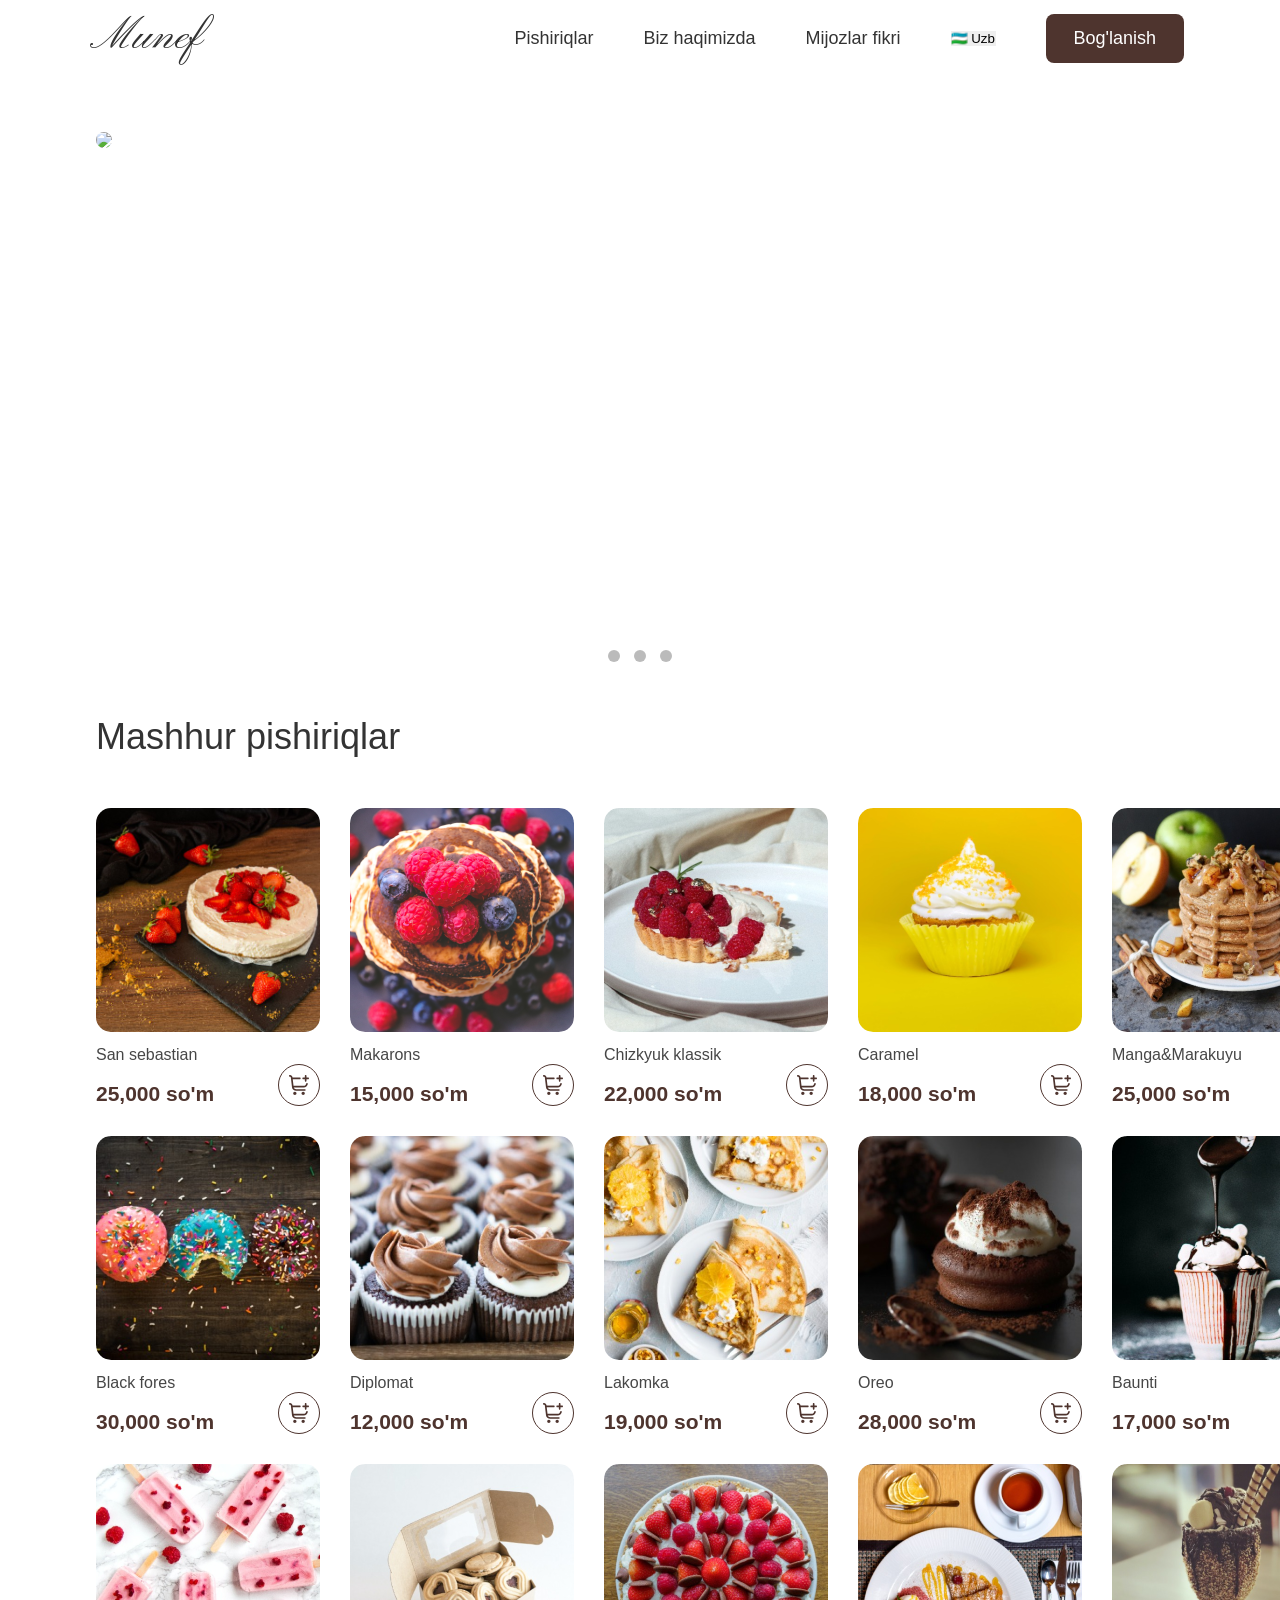
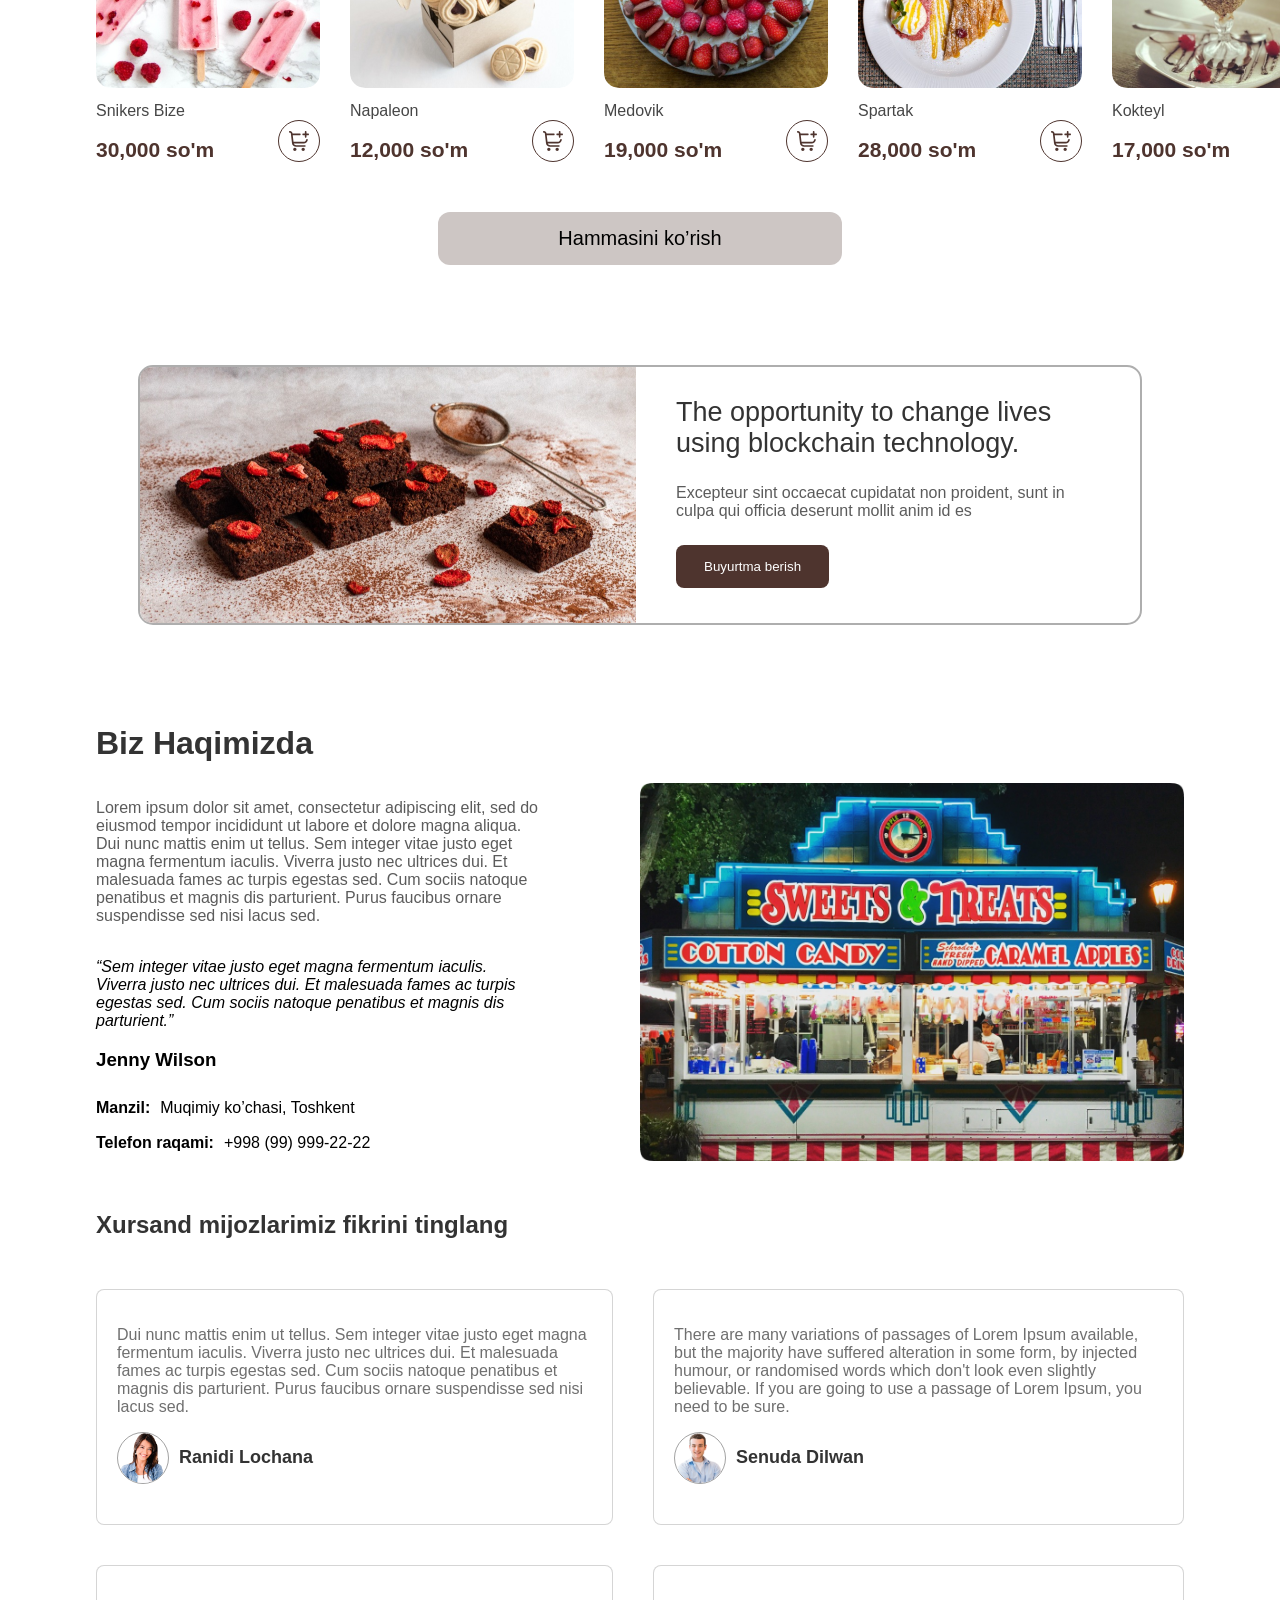
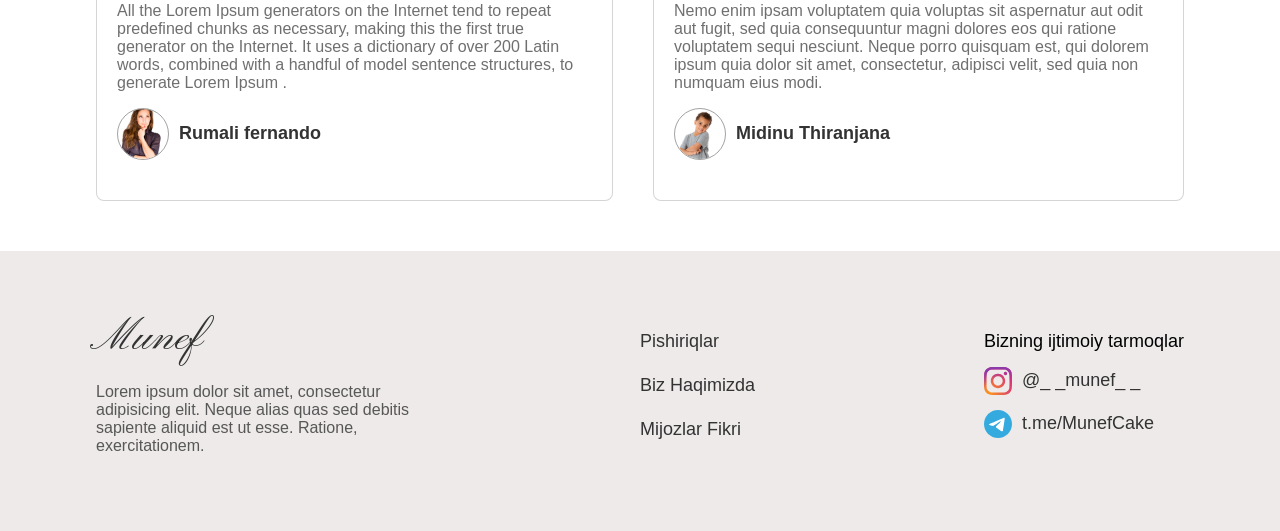
==== commit 3e81963c: "Merge branch 'main' of https://github.com/abdurahmoniy/munef-cake" ====
--- a/index.html
+++ b/index.html
@@ -642,10 +642,10 @@
         </div>
 
         <div class="about" id="about">
-            <h1>Biz Haqimizda</h1>
+            <h1 class="about-item" >Biz Haqimizda</h1>
             <div class="about-main">
                 <div class="">
-                    <p>Lorem ipsum dolor sit amet, consectetur adipiscing elit, sed do eiusmod tempor incididunt ut
+                    <p class="desc3">Lorem ipsum dolor sit amet, consectetur adipiscing elit, sed do eiusmod tempor incididunt ut
                         labore et dolore magna aliqua. Dui nunc mattis enim ut tellus. Sem integer vitae justo eget
                         magna fermentum iaculis. Viverra justo nec ultrices dui. Et malesuada fames ac turpis egestas
                         sed. Cum sociis natoque penatibus et magnis dis parturient. Purus faucibus ornare suspendisse
@@ -772,8 +772,10 @@
 
     <div class="footer">
         <div class="footerel">
-            <p><img src="./img/Munef.png" alt="#"></p>
-            <p class="tt">Lorem ipsum dolor sit amet, consectetur adipisicing elit. Neque alias quas sed debitis
+            <div class="nav-title">
+                Munef
+            </div>
+            <p class="desc3">Lorem ipsum dolor sit amet, consectetur adipisicing elit. Neque alias quas sed debitis
                 sapiente aliquid est ut esse. Ratione, exercitationem.</p>
         </div>
         <div class="mobile-res">
--- a/style.css
+++ b/style.css
@@ -10,6 +10,7 @@
 
 :root {
   --primary-color: #333;
+  --secondary:#4E342E;
 }
 
 body {
@@ -83,7 +84,7 @@
   display: none;
 }
 
-.nav .nav-title {
+.nav-title {
   font-family: Kapakana Regular;
   color: var(--black, #333);
   font-size: 56px;
@@ -432,22 +433,27 @@
 .inf ul {
   display: grid;
   grid-template-columns: auto auto;
+ 
 }
 .inf ul li {
   padding: 5px 0;
-  color: rgb(99, 99, 99);
+  color: var(--primary-color);
+  opacity: 0.8;
 }
 .narx {
   padding: 20px 0;
+  color: var(--primary-color);
 }
 .narx2 {
   font-size: 20px;
   padding: 10px;
   font-weight: bold;
+  color: var(--primary-color);
 }
 .tar {
   font-size: 20px;
   font-weight: bold;
+  color: var(--primary-color);
 }
 
 @media screen and (min-width: 992px) {
@@ -529,6 +535,7 @@
 
 .fikrlar {
   margin: 50px 0;
+  color: var(--primary-color);
 }
 
 .full-boxer {
@@ -582,7 +589,7 @@
 }
 
 .Name strong {
-  color: black;
+  color: var(--primary-color);
   font-size: 18px;
 }
 
@@ -592,7 +599,8 @@
 }
 
 .comment p {
-  color: black;
+  color: var(--primary-color);
+  opacity: 0.7;
 }
 
 @media (max-width: 768px) {
@@ -633,7 +641,7 @@
 }
 
 .footer-item a {
-  color: #333;
+  color: var(--primary-color);
   text-decoration: none;
 }
 
@@ -833,6 +841,7 @@
   font-style: normal;
   font-weight: 500;
   line-height: normal;
+  color: var(--primary-color);
 }
 
 .pcard {
@@ -846,7 +855,7 @@
 }
 
 .pcard-title {
-  color: var(--black, #333);
+  color: var(--primary-color);
   font-size: 16px;
   font-style: normal;
   font-weight: 500;
@@ -862,7 +871,7 @@
 }
 
 .pcard-price {
-  color: var(--Primary, #4e342e);
+  color: var(--secondary);
   font-size: 21px;
   font-style: normal;
   font-weight: 600;
@@ -916,6 +925,7 @@
   font-style: normal;
   font-weight: 500;
   line-height: normal;
+  color: var(--primary-color);
 }
 
 .sc_desc {
@@ -923,6 +933,8 @@
   font-style: normal;
   font-weight: 500;
   line-height: normal;
+  color: var(--primary-color);
+  opacity: 0.8;
   margin: 25px 0;
 }
 
@@ -1003,6 +1015,10 @@
   }
 }
 /* ------------------------ About----------------- */
+.about-item{
+  color: var(--primary-color);
+}
+
 
 .about-main {
   display: flex;
@@ -1045,6 +1061,11 @@
 .about > .about-main > div > .owner p{
   font-style: italic;
 }
+ .desc3{
+  color: var(--primary-color);
+  opacity: 0.8;
+}
+
 
 @media (max-width: 1200px) {
   .about .about-main {
@@ -1062,7 +1083,10 @@
   display: flex;
   align-items: center;
   gap: 0 5px;
-  padding: 10px 0;
+  font-size: 16px;
+  font-weight: 500;
+  line-height: normal;
+  color: var(--primary-color);
 }
 
 .breadcrumbs .bc_item1 {
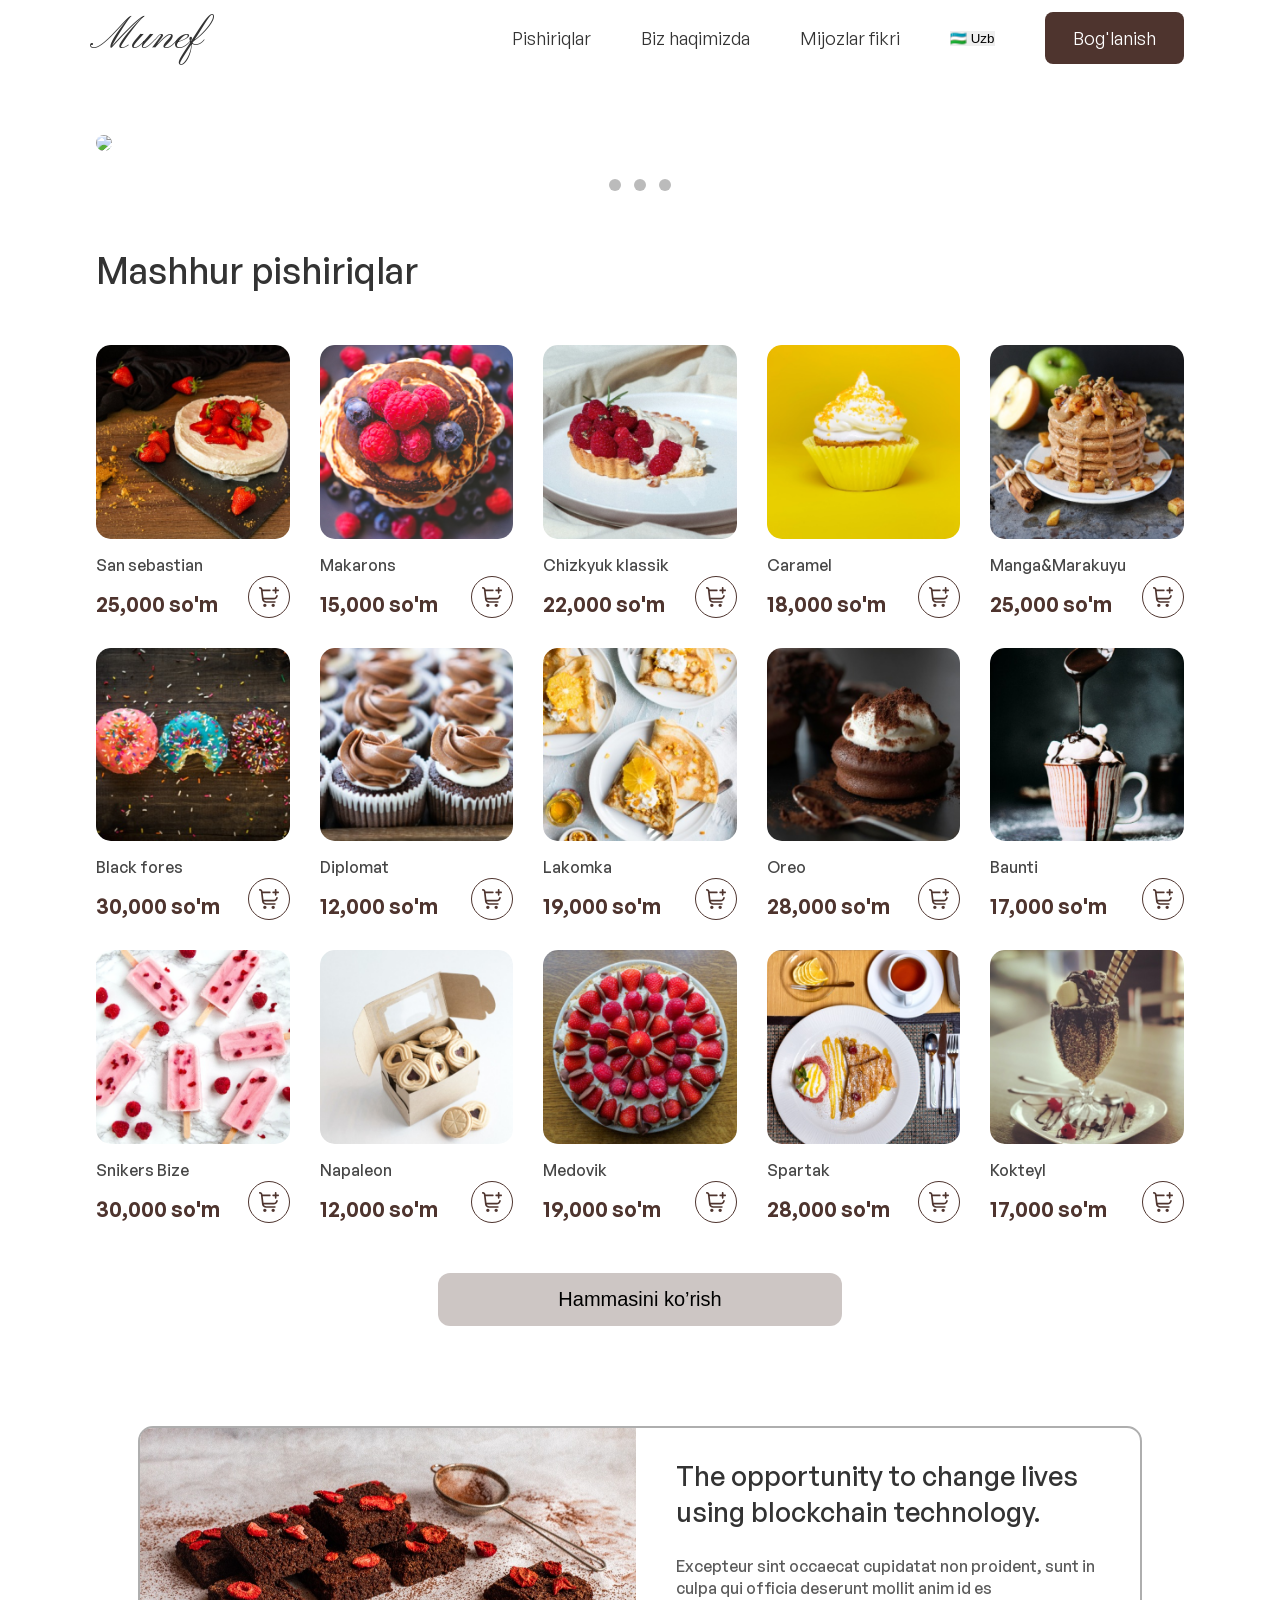
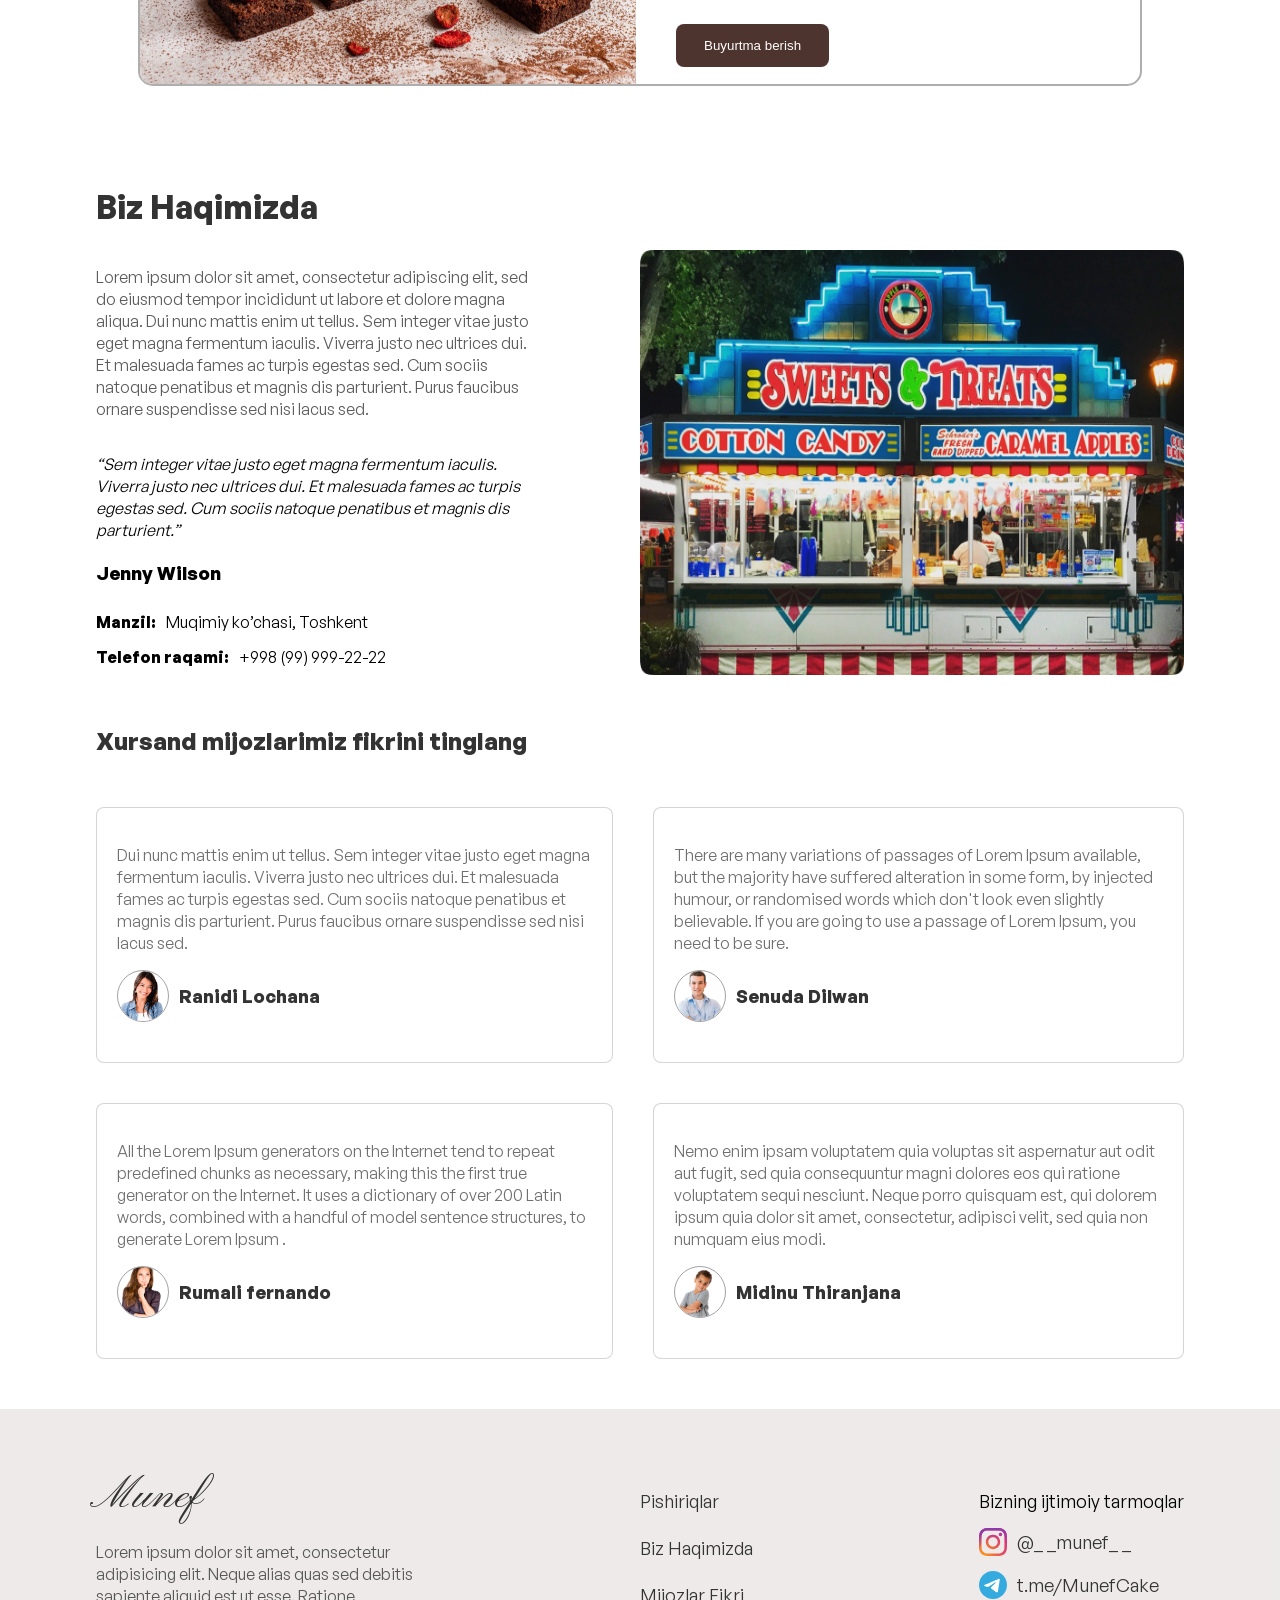
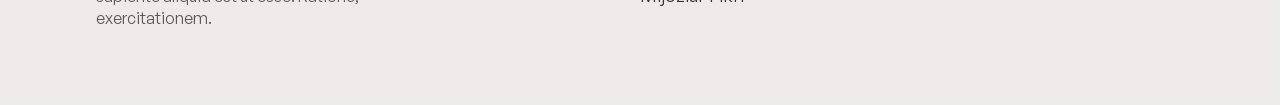
==== commit 73fab822: "fixed bugs" ====
--- a/index.html
+++ b/index.html
@@ -77,7 +77,7 @@
             <div class="cards">
                 <div class="pcard">
                     <a href="product_detail.html" id="productLink">
-                        <img src="./img/cake1.jpg" class="pcard-img" alt="">
+                            <img src="./img/Rectangle 2.png" class="pcard-img" alt="">
                     </a>
                     <div class="pcard-title">
                         San sebastian
--- a/style.css
+++ b/style.css
@@ -8,14 +8,22 @@
     url("./fonts/Kapakana[wght].woff") format("woff");
 }
 
+@font-face {
+  font-family: 'GeneralSans-Variable';
+  src: url('./fonts/GeneralSans-Variable.ttf') format('truetype');
+       font-weight: 200 700;
+       font-display: swap;
+       font-style: normal;
+}
+
 :root {
   --primary-color: #333;
-  --secondary:#4E342E;
+  --secondary: #4e342e;
 }
 
 body {
   margin: 0;
-  font-family: Arial, sans-serif;
+  font-family: GeneralSans-Variable;
   scroll-behavior: smooth;
   background: #fff;
 }
@@ -47,7 +55,7 @@
     background: #fff;
     top: 0;
     margin-bottom: 50px;
-}
+  }
 }
 .header {
   z-index: 100;
@@ -121,7 +129,7 @@
   .body {
     padding: 0 18px;
   }
-  .nav{
+  .nav {
     padding: 0 18px;
   }
   .switch_lang_des {
@@ -172,7 +180,7 @@
     height: 0px;
   }
   .nav > #nav-check:checked ~ .nav-links {
-    height: calc(40% - 50px);
+    height: calc(45% - 50px);
     overflow-y: auto;
   }
   .nav-links a i {
@@ -182,6 +190,12 @@
   }
 }
 @media screen and (max-width: 1200px) {
+  .body {
+    padding: 0 32px;
+  }
+  .nav {
+    padding: 0 40px;
+  }
   .nav .nav-links {
     gap: 10px;
   }
@@ -433,7 +447,6 @@
 .inf ul {
   display: grid;
   grid-template-columns: auto auto;
- 
 }
 .inf ul li {
   padding: 5px 0;
@@ -502,6 +515,17 @@
     .img-item:nth-child(5) {
     width: 84px !important;
     height: 84px !important;
+  }
+}
+
+@media screen and (min-width: 769px) and (max-width: 1200px) {
+  .img-display{
+    width: 100%;
+  }
+  .img-select{
+    width: 100%;
+    justify-content: space-around;
+    margin: 20px 0;
   }
 }
 
@@ -668,10 +692,16 @@
   justify-content: space-between;
 }
 
+@media screen and (max-width: 1200px) {
+  .footer{
+    padding: 40px 40px;
+  }
+}
+
 @media screen and (max-width: 768px) {
   .footer {
     display: block;
-    padding: 20px;
+    padding: 20px 20px;
   }
   .footer-item {
     font-size: 16px;
@@ -690,20 +720,21 @@
 
 .mySlides {
   display: none;
+}
+
+.slideshow-container {
+  max-width: 100%;
+  max-height: 500px;
+  position: relative;
+  margin-top: 50px;
 }
 .slideshow-container img {
   width: 100%;
   vertical-align: middle;
+  /* height: 100%; */
   max-height: 500px;
   border-radius: 8px;
   object-fit: cover;
-}
-
-.slideshow-container {
-  max-width: 100%;
-  height: 500px;
-  position: relative;
-  margin-top: 50px;
 }
 
 .slideshow-container .prev,
@@ -788,7 +819,7 @@
   }
 }
 
-@media only screen and (max-width: 500px) {
+@media (max-width: 500px) {
   .prev,
   .next,
   .text {
@@ -797,15 +828,18 @@
 }
 @media (max-width: 768px) {
   .slideshow-container {
-    max-height: 200px;
+    /* max-height: 350px; */
     margin-top: 0;
   }
-  .slideshow-container img {
-    max-height: 200px;
-  }
 }
 
 @media (max-width: 350px) {
+  .body {
+    padding: 0 5px;
+  }
+  .nav{
+    padding: 0 5px;
+  }
   .slideshow-container .prev,
   .slideshow-container .next,
   .slideshow-container .text {
@@ -816,10 +850,15 @@
     width: 10px;
   }
   .slideshow-container {
-    max-height: 150px;
+    /* max-height: 150px; */
   }
   .slideshow-container img {
-    max-height: 150px;
+    /* max-height: 150px; */
+  }
+}
+@media only screen and (min-width: 768px) and (max-width: 1200px) {
+  .slideshow-container{
+    margin-top: 100px;
   }
 }
 /* Products */
@@ -830,7 +869,7 @@
 
 .cards {
   display: grid;
-  grid-template-columns: auto auto auto auto auto;
+  grid-template-columns: 1fr 1fr 1fr 1fr 1fr;
   justify-content: space-around;
   gap: 30px;
   margin: 50px 0;
@@ -845,7 +884,7 @@
 }
 
 .pcard {
-  width: 224px;
+  max-width: 224px;
 }
 
 img.pcard-img {
@@ -906,6 +945,7 @@
   border: 2px solid #33333365;
   max-width: 1000px;
   margin: 100px auto;
+  max-height: 256px;
 }
 
 .single_content .sc_img_m {
@@ -913,6 +953,7 @@
 }
 .single_content .sc_img {
   display: block;
+  width: 50%;
 }
 
 .sc_detail {
@@ -949,12 +990,18 @@
 @media (max-width: 1200px) {
   .cards {
     grid-template-columns: auto auto auto;
-    gap: 20px 30px;
+    /* gap: 20px 30px; */
+  }
+  .sc_detail {
+    padding: 20px 30px;
+  }
+  .sc_desc{
+    margin: 10px 0;
   }
 }
 
 @media (max-width: 768px) {
-  .single_content{
+  .single_content {
     max-height: 600px;
   }
   .cards {
@@ -983,11 +1030,11 @@
     max-height: 606px;
   }
   .sc_detail {
-    width: 80%;
-    padding: 20px;
+    padding:40px 20px;
+    width: 90%;
     height: 50%;
   }
-  .sc_img_box{
+  .sc_img_box {
     height: 300px;
     width: 100%;
   }
@@ -1015,10 +1062,9 @@
   }
 }
 /* ------------------------ About----------------- */
-.about-item{
-  color: var(--primary-color);
-}
-
+.about-item {
+  color: var(--primary-color);
+}
 
 .about-main {
   display: flex;
@@ -1029,7 +1075,7 @@
   width: 50%;
 }
 
-.about .address{
+.about .address {
   display: block;
   margin: 0;
   padding: 0;
@@ -1046,7 +1092,6 @@
   height: 50%;
 }
 
-
 .about .phone {
   display: flex;
   height: 50%;
@@ -1058,14 +1103,13 @@
   padding: 1px 0;
 }
 
-.about > .about-main > div > .owner p{
+.about > .about-main > div > .owner p {
   font-style: italic;
 }
- .desc3{
+.desc3 {
   color: var(--primary-color);
   opacity: 0.8;
 }
-
 
 @media (max-width: 1200px) {
   .about .about-main {
@@ -1074,6 +1118,7 @@
   }
   .about img {
     width: 100%;
+    margin-top: 50px;
   }
 }
 
@@ -1086,6 +1131,7 @@
   font-size: 16px;
   font-weight: 500;
   line-height: normal;
+  padding: 10px 0;
   color: var(--primary-color);
 }
 
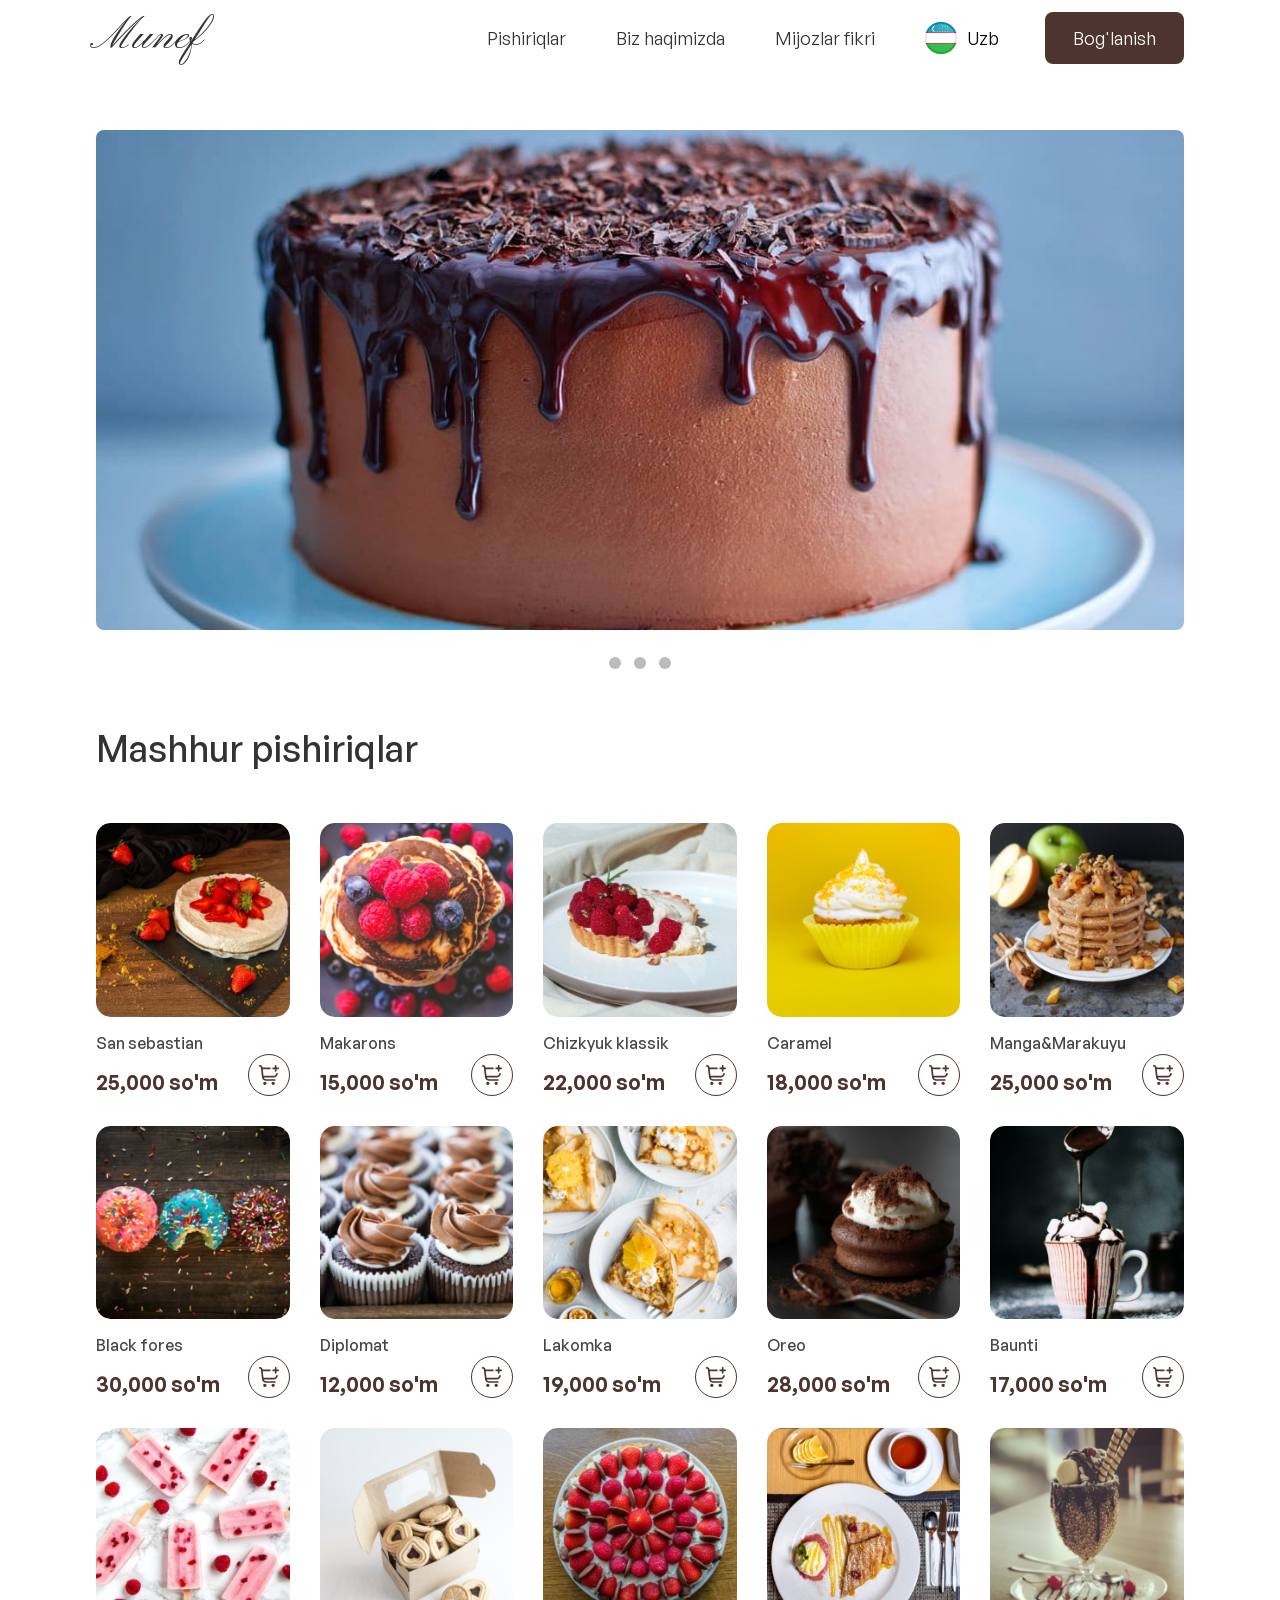
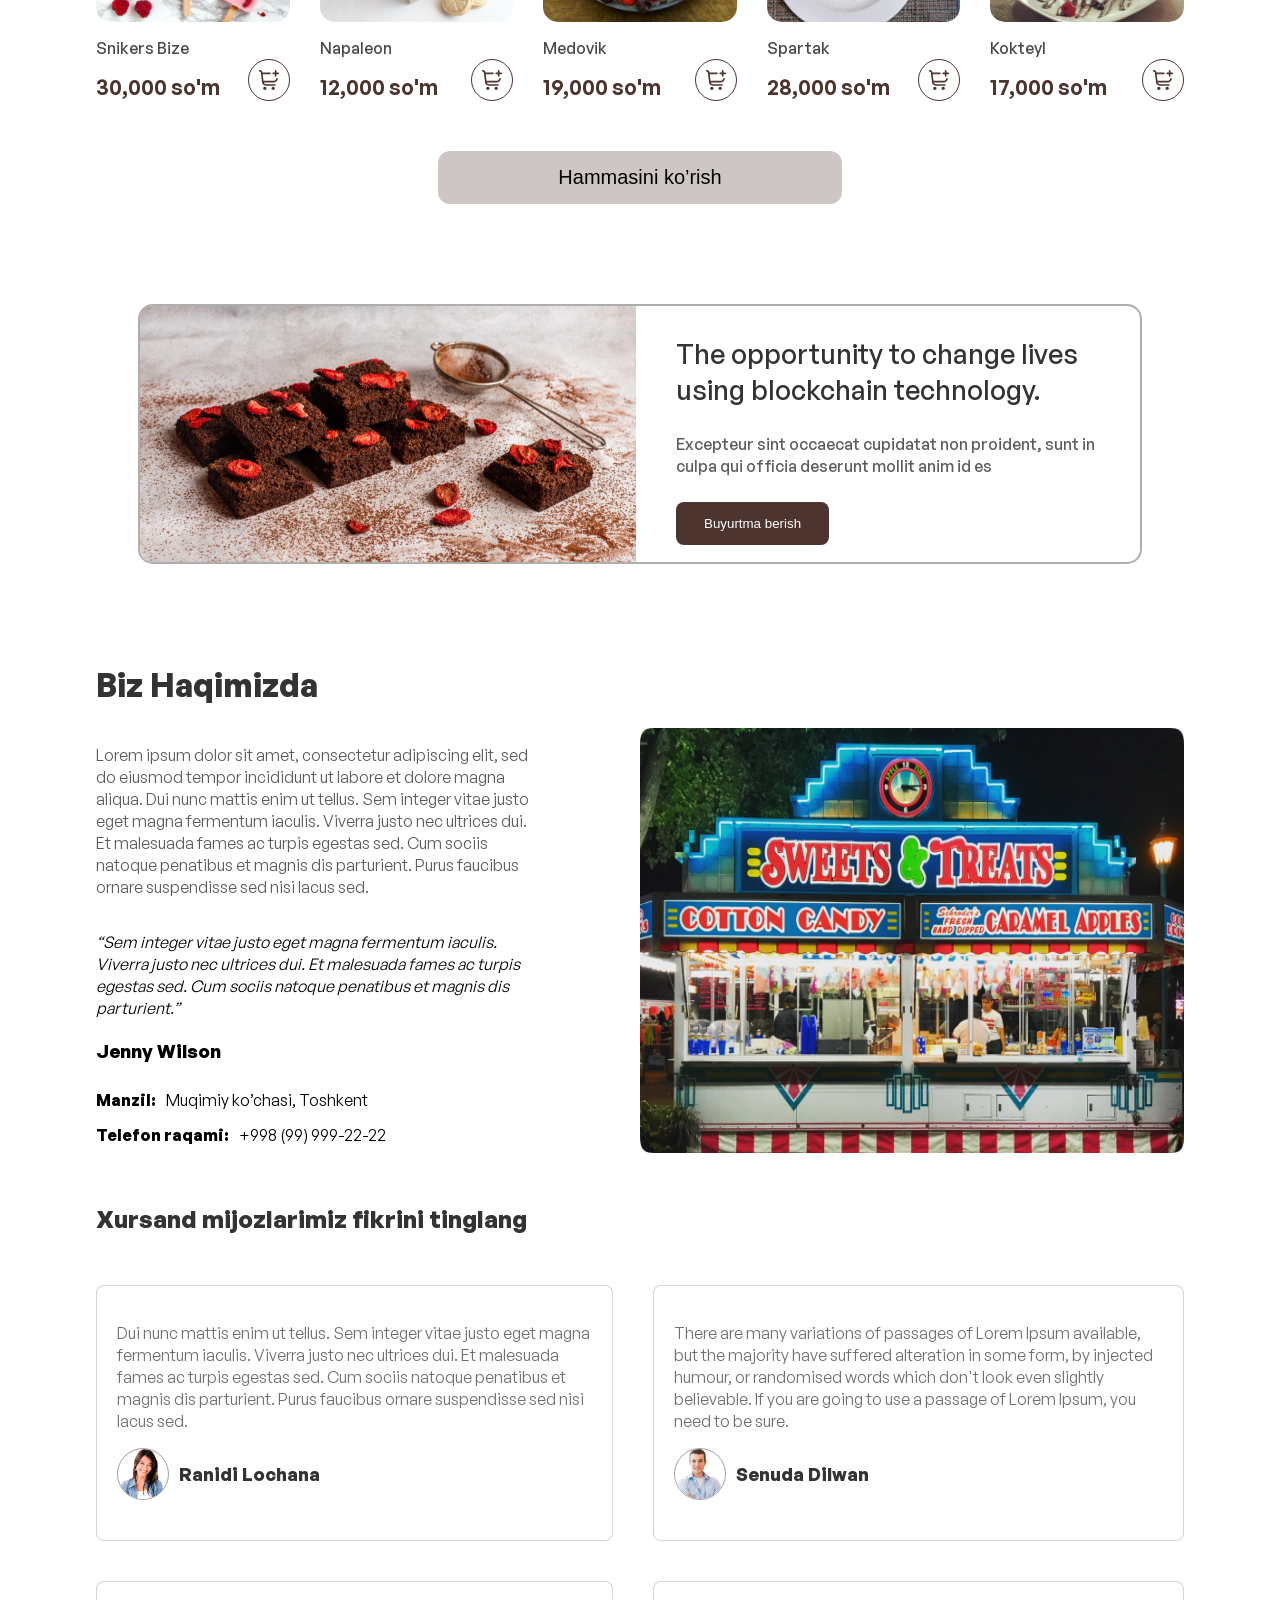
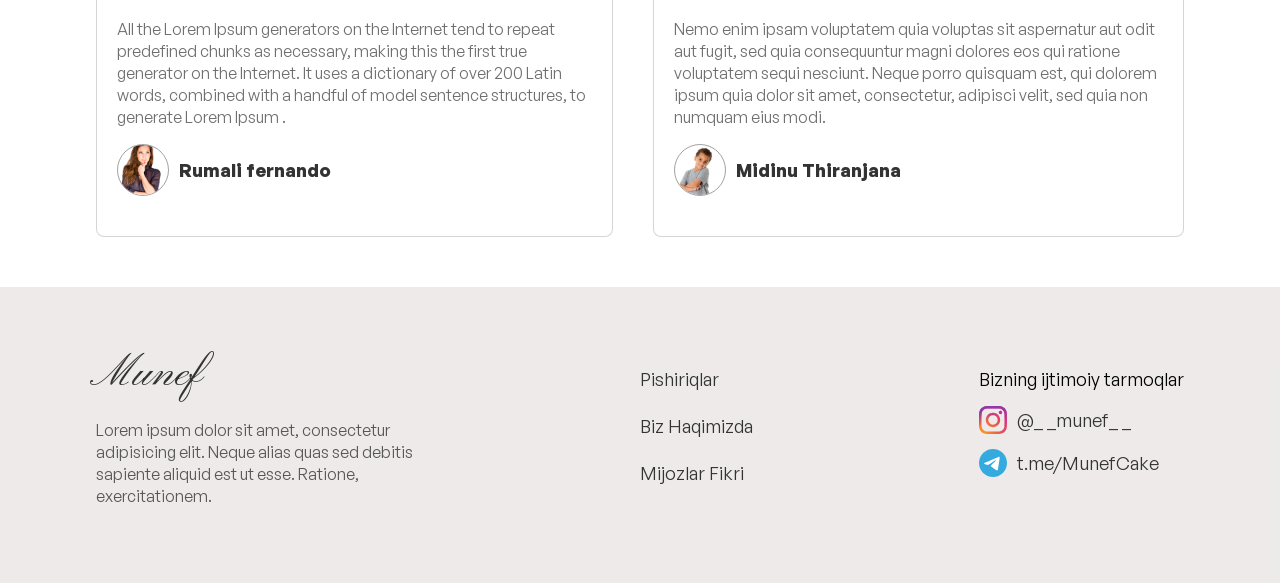
==== commit 859d4184: "fixed bugs" ====
--- a/index.html
+++ b/index.html
@@ -25,10 +25,18 @@
                 </div>
             </a>
             <div class="nav-btn">
-                <select class="switch_lang_mob">
-                    <option value="uzb" default>🇺🇿 Uzb</option>
-                    <option value="rus">🇷🇺 Rus</option>
-                </select>
+                <div class="switch_lang_mob">
+                    <div class="switch_lang">
+                        <div class="selected_lang" id="selectedLang2">
+                            <img src="./img/uzbflag.png" alt="">Uzb
+                        </div>
+                        <div class="selection_lang" id="languageOptions2" style="display: none;">
+                            <div class="sl1" id="uzbLang2"><img src="./img/uzbflag.png" alt="">Uzb</div>
+                            <div class="sl1" id="rusLang2"><img src="./img/rusflag.png" alt="">Rus</div>
+                            <div class="sl1" id="engLang2"><img src="./img/engflag.png" alt="">Eng</div>
+                        </div>
+                    </div>
+                </div>
                 <label for="nav-check">
                     <span></span>
                     <span></span>
@@ -41,35 +49,43 @@
                 </a>
                 <a href="#about">Biz haqimizda</a>
                 <a href="#fikrlar">Mijozlar fikri</a>
-                <select class="switch_lang_des">
-                    <option value="uzb" default>🇺🇿 Uzb</option>
-                    <option value="rus">🇷🇺 Rus</option>
-                </select>
+                <div class="switch_lang_des">
+                    <div class="switch_lang">
+                        <div class="selected_lang" id="selectedLang">
+                            <img src="./img/uzbflag.png" alt="">Uzb
+                        </div>
+                        <div class="selection_lang" id="languageOptions" style="display: none;">
+                            <div class="sl1" id="uzbLang"><img src="./img/uzbflag.png" alt="">Uzb</div>
+                            <div class="sl2" id="rusLang"><img src="./img/rusflag.png" alt="">Rus</div>
+                            <div class="sl3" id="engLang"><img src="./img/engflag.png" alt="">Eng</div>
+                        </div>
+                    </div>
+                </div>
                 <a href="contact.html" class="contact-btn">Bog'lanish</a>
             </nav>
         </div>
     </div>
     <div class="body">
+
         <div class="slideshow-container">
             <div class="mySlides fade">
-                <img src="https://images.sbs.com.au/dims4/default/c00db94/2147483647/strip/true/crop/1250x703+0+46/resize/1280x720!/quality/90/?url=http%3A%2F%2Fsbs-au-brightspot.s3.amazonaws.com%2Fdrupal%2Ffood%2Fpublic%2Fao_108_group-crop-for-confetti-cake_0.jpg"
-                    style="width:100%">
+                <img src="./img/carousel2.jpg" style="width:100%">
             </div>
             <div class="mySlides fade">
-                <img src="https://preppykitchen.com/wp-content/uploads/2022/05/Naked-Cake-Recipe-Card.jpg"
-                    style="width:100%">
+                <img src="./img/carousel1.jpg" style="width:100%">
             </div>
             <div class="mySlides fade">
-                <img src="https://mojo.generalmills.com/api/public/content/fYX6Lw1vQ0qhBLaxWAVpCA_gmi_hi_res_jpeg.jpeg?v=99bd1c43&t=466b54bb264e48b199fc8e83ef1136b4"
-                    style="width:100%">
+                <img src="./img/carousel3.jpg" style="width:100%">
             </div>
         </div>
         <br>
+
         <div style="text-align:center">
             <span class="dot" onclick="currentSlide(1)"></span>
             <span class="dot" onclick="currentSlide(2)"></span>
             <span class="dot" onclick="currentSlide(3)"></span>
         </div>
+
         <div class="products" id="products">
             <div class="products_heading">
                 Mashhur pishiriqlar
@@ -77,7 +93,7 @@
             <div class="cards">
                 <div class="pcard">
                     <a href="product_detail.html" id="productLink">
-                            <img src="./img/Rectangle 2.png" class="pcard-img" alt="">
+                        <img src="./img/Rectangle 2.png" class="pcard-img" alt="">
                     </a>
                     <div class="pcard-title">
                         San sebastian
@@ -621,6 +637,7 @@
                 </button>
             </div>
         </div>
+
         <div class="single_content">
             <img class="sc_img" src="./img/single_cont.png" alt="">
             <div class="sc_detail">
@@ -642,10 +659,11 @@
         </div>
 
         <div class="about" id="about">
-            <h1 class="about-item" >Biz Haqimizda</h1>
+            <h1 class="about-item">Biz Haqimizda</h1>
             <div class="about-main">
                 <div class="">
-                    <p class="desc3">Lorem ipsum dolor sit amet, consectetur adipiscing elit, sed do eiusmod tempor incididunt ut
+                    <p class="desc3">Lorem ipsum dolor sit amet, consectetur adipiscing elit, sed do eiusmod tempor
+                        incididunt ut
                         labore et dolore magna aliqua. Dui nunc mattis enim ut tellus. Sem integer vitae justo eget
                         magna fermentum iaculis. Viverra justo nec ultrices dui. Et malesuada fames ac turpis egestas
                         sed. Cum sociis natoque penatibus et magnis dis parturient. Purus faucibus ornare suspendisse
@@ -830,7 +848,6 @@
         </div>
     </div>
     <script>
-
         var loader = document.getElementById("preloader");
         window.addEventListener("load", function () {
             loader.style.display = "none";
--- a/style.css
+++ b/style.css
@@ -144,10 +144,11 @@
   }
   .nav > .nav-btn {
     display: flex;
+    align-items: center;
   }
   .nav > .nav-btn > label {
     display: block;
-    padding: 20px 0 20px 20px;
+    padding: 30px 0 20px 20px;
   }
   .nav > .nav-btn > label > span {
     display: block;
@@ -189,9 +190,9 @@
     padding-right: 20px;
   }
 }
-@media screen and (max-width: 1200px) {
+@media screen and (min-width: 769px) and (max-width: 1200px) {
   .body {
-    padding: 0 32px;
+    padding: 90px 32px 0 32px;
   }
   .nav {
     padding: 0 40px;
@@ -1139,8 +1140,31 @@
   color: #333333b7;
 }
 
-@media (max-width: 767px) {
+@media only screen and (max-width: 768px) {
   .breadcrumbs {
     display: none;
   }
 }
+
+
+/* switch language */
+
+.switch_lang{
+  width: 70px;
+}
+.selected_lang, .sl1, .sl2, .sl3{
+  display: flex;
+  align-items: center;
+  gap: 10px;
+}
+.switch_lang img {
+  width: 32px;
+  height: 32px;
+}
+.switch_lang .selection_lang{
+  position: absolute;
+  margin: 10px 0;
+  background: #fff;
+  padding: 10px;
+  border-radius: 12px;
+}
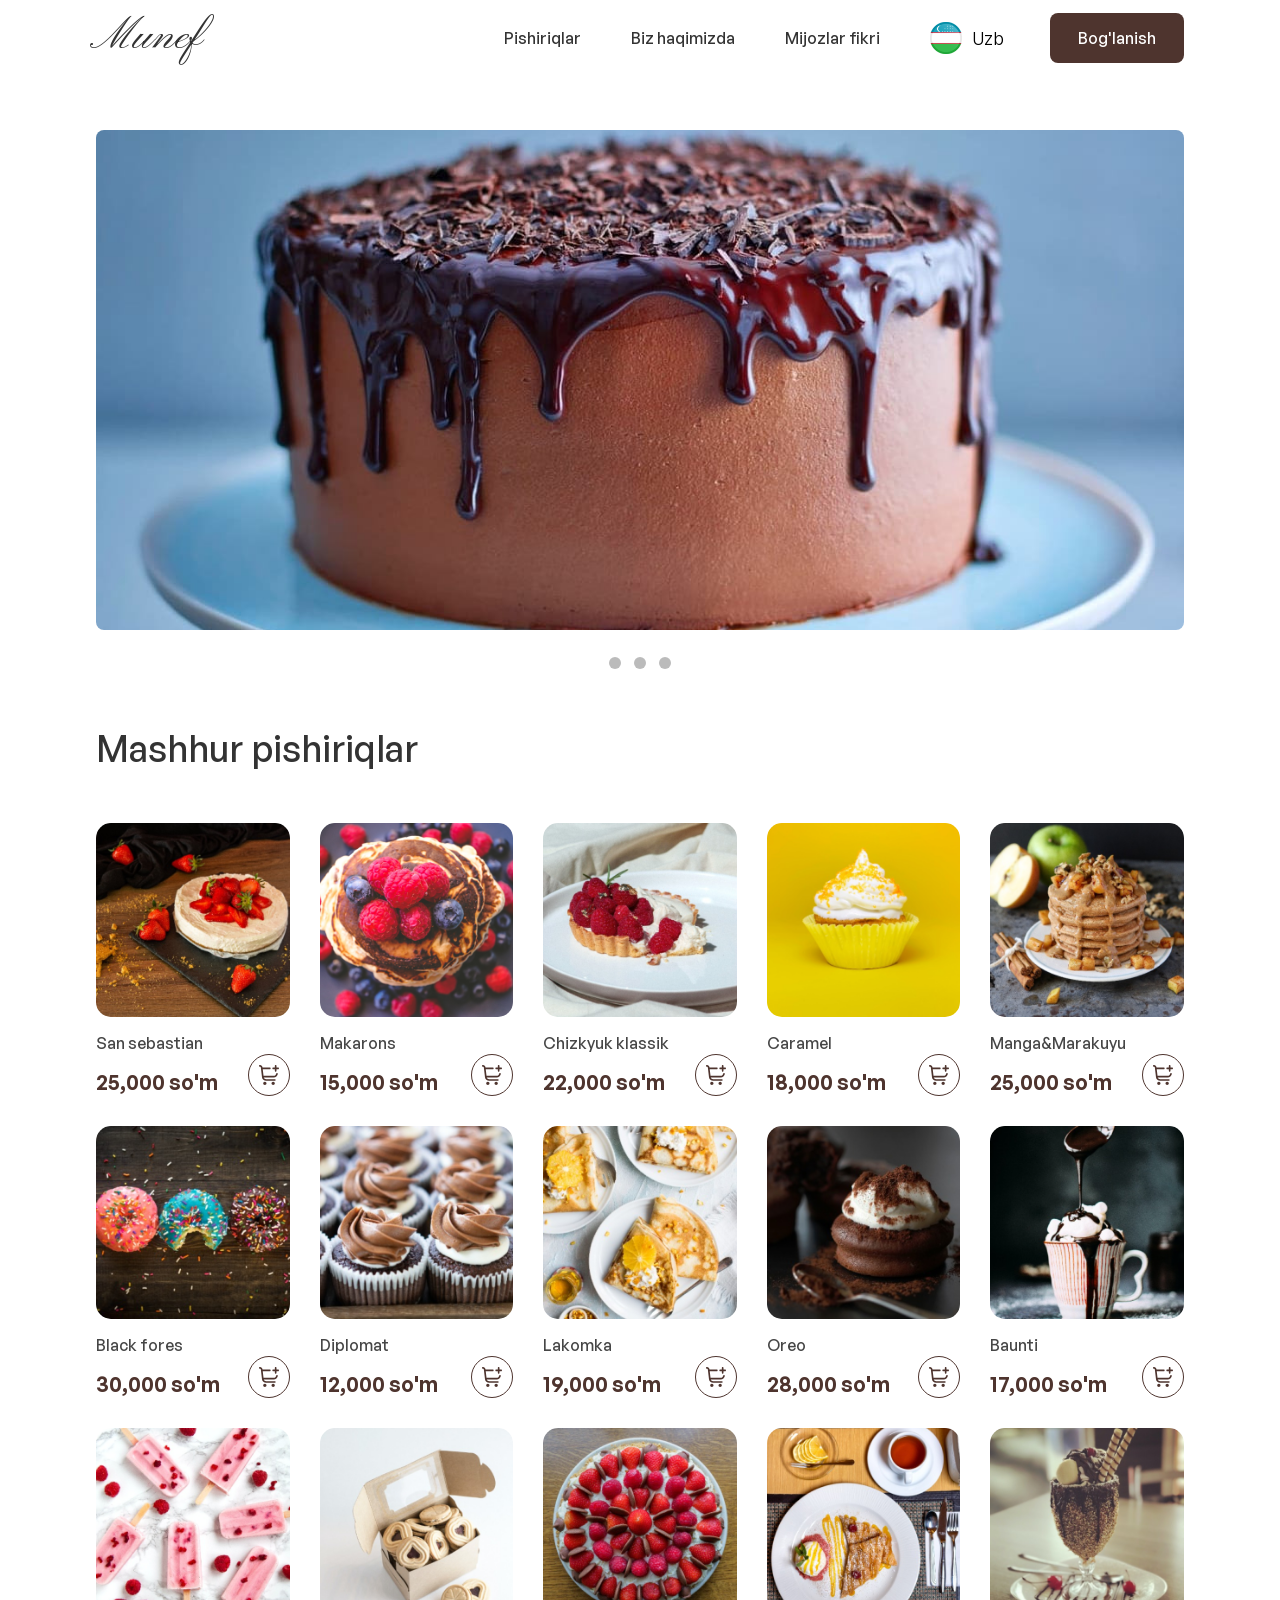
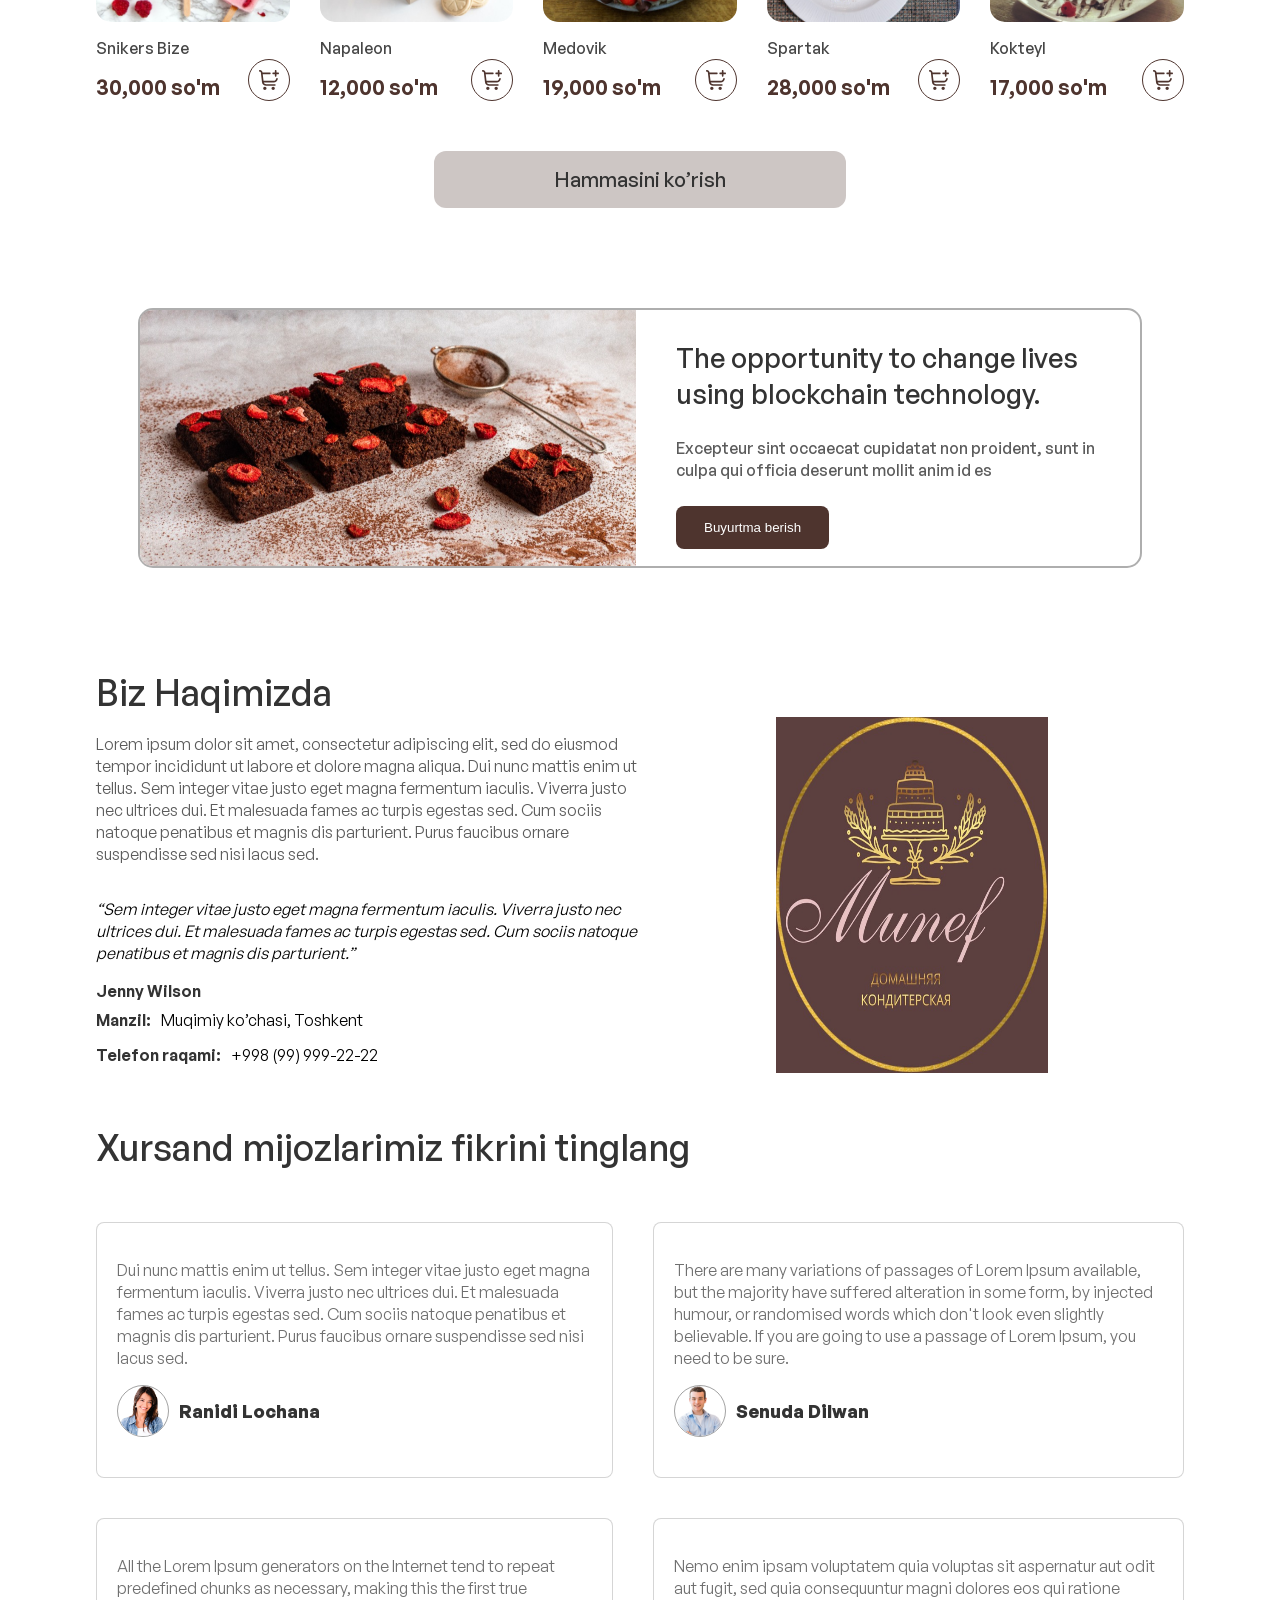
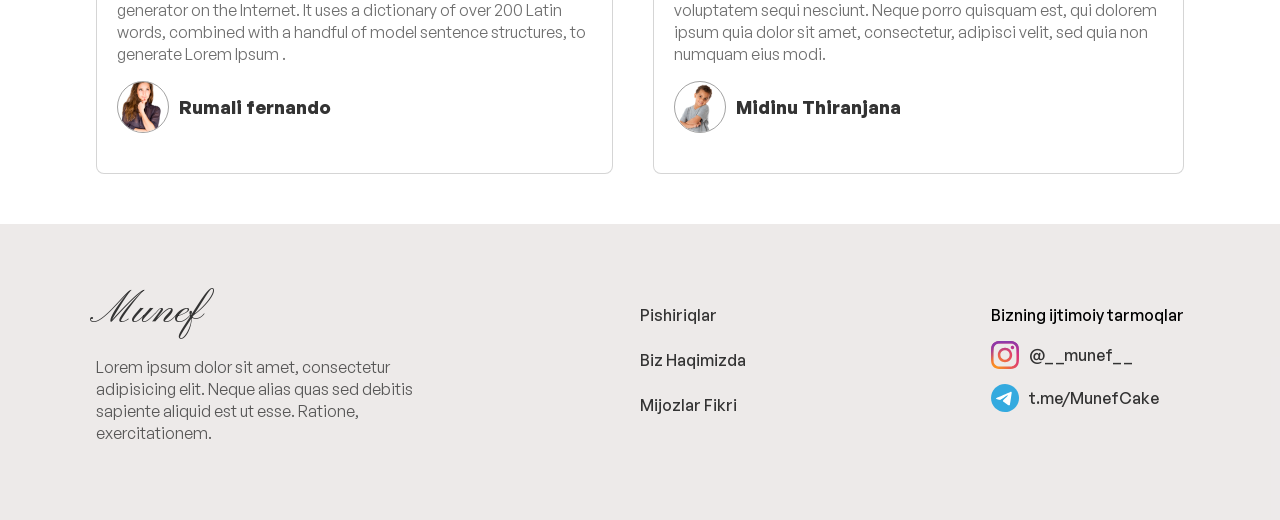
==== commit b2f28d71: "update about img" ====
--- a/index.html
+++ b/index.html
@@ -31,9 +31,8 @@
                             <img src="./img/uzbflag.png" alt="">Uzb
                         </div>
                         <div class="selection_lang" id="languageOptions2" style="display: none;">
-                            <div class="sl1" id="uzbLang2"><img src="./img/uzbflag.png" alt="">Uzb</div>
-                            <div class="sl1" id="rusLang2"><img src="./img/rusflag.png" alt="">Rus</div>
-                            <div class="sl1" id="engLang2"><img src="./img/engflag.png" alt="">Eng</div>
+                            <a href="index.html" class="sl1" id="uzbLang2"><img src="./img/uzbflag.png" alt="">Uzb</a>
+                            <a href="./rus/index.html" class="sl2" id="rusLang2"><img src="./img/rusflag.png" alt="">Rus</a>
                         </div>
                     </div>
                 </div>
@@ -55,9 +54,8 @@
                             <img src="./img/uzbflag.png" alt="">Uzb
                         </div>
                         <div class="selection_lang" id="languageOptions" style="display: none;">
-                            <div class="sl1" id="uzbLang"><img src="./img/uzbflag.png" alt="">Uzb</div>
-                            <div class="sl2" id="rusLang"><img src="./img/rusflag.png" alt="">Rus</div>
-                            <div class="sl3" id="engLang"><img src="./img/engflag.png" alt="">Eng</div>
+                            <a href="index.html" class="sl1" id="uzbLang"><img src="./img/uzbflag.png" alt="">Uzb</a>
+                            <a href="./rus/index.html" class="sl2" id="rusLang"><img src="./img/rusflag.png" alt="">Rus</a>
                         </div>
                     </div>
                 </div>
@@ -632,9 +630,9 @@
 
             </div>
             <div class="products_load">
-                <button>
+                <a class="products-btn" href="card.html">
                     Hammasini ko’rish
-                </button>
+                </a>
             </div>
         </div>
 
@@ -659,9 +657,9 @@
         </div>
 
         <div class="about" id="about">
-            <h1 class="about-item">Biz Haqimizda</h1>
+            <div class="about-heading" >Biz Haqimizda</div>
             <div class="about-main">
-                <div class="">
+                <div class="about_des">
                     <p class="desc3">Lorem ipsum dolor sit amet, consectetur adipiscing elit, sed do eiusmod tempor
                         incididunt ut
                         labore et dolore magna aliqua. Dui nunc mattis enim ut tellus. Sem integer vitae justo eget
@@ -676,23 +674,25 @@
                             malesuada fames ac turpis egestas sed. Cum sociis natoque penatibus et magnis dis
                             parturient.”
                         </p>
-                        <h3>Jenny Wilson</h3>
+                        <div class="about-name" >Jenny Wilson</div>
                     </div>
                     <div class="cnt">
                         <div class="adress">
-                            <h4>Manzil:</h4>Muqimiy ko’chasi, Toshkent
+                            <div class="about-name">Manzil:</div>Muqimiy ko’chasi, Toshkent
                         </div>
                         <div class="phone">
-                            <h4>Telefon raqami:</h4>+998 (99) 999-22-22
+                            <div class="about-name" >Telefon raqami:</div>+998 (99) 999-22-22
                         </div>
                     </div>
                 </div>
-                <img src="./img/Rectangle 17.png" alt="About Img" />
+                <div class="about_img">
+                    <img src="./img/banner_munef.jpg" alt="About Img" />
+                </div>
             </div>
         </div>
 
         <div class="fikrlar" id="fikrlar">
-            <h2 id="fikrlar">Xursand mijozlarimiz fikrini tinglang</h2>
+            <div class="about-heading">Xursand mijozlarimiz fikrini tinglang</div>
             <div class="full-boxer">
                 <div class="comment-box">
                     <div class="comment">
@@ -852,6 +852,66 @@
         window.addEventListener("load", function () {
             loader.style.display = "none";
         });
+
+        // languageSwitcher.js
+
+document.addEventListener('DOMContentLoaded', function() {
+
+document.getElementById('selectedLang').addEventListener('click', function() {
+  var languageOptions = document.getElementById('languageOptions');
+  if (languageOptions.style.display === 'none') {
+      languageOptions.style.display = 'block';
+  } else {
+      languageOptions.style.display = 'none';
+  }
+});
+
+document.getElementById('uzbLang').addEventListener('click', function() {
+  changeLanguage('uzbflag.png', 'Uzb');
+});
+
+document.getElementById('rusLang').addEventListener('click', function() {
+  changeLanguage('rusflag.png', 'Rus');
+});
+
+document.getElementById('engLang').addEventListener('click', function() {
+  changeLanguage('engflag.png', 'Eng');
+});
+
+function changeLanguage(flagImage, languageText) {
+  document.getElementById('selectedLang').innerHTML = '<img src="./img/' + flagImage + '" alt="">' + languageText;
+  document.getElementById('languageOptions').style.display = 'none';
+}
+});
+
+
+//language switcher2
+
+document.getElementById('selectedLang2').addEventListener('click', function() {
+var languageOptions2 = document.getElementById('languageOptions2');
+if (languageOptions2.style.display === 'none') {
+    languageOptions2.style.display = 'block';
+} else {
+    languageOptions2.style.display = 'none';
+}
+});
+
+document.getElementById('uzbLang2').addEventListener('click', function() {
+changeLanguage2('uzbflag.png', 'Uzb');
+});
+
+document.getElementById('rusLang2').addEventListener('click', function() {
+changeLanguage2('rusflag.png', 'Rus');
+});
+
+document.getElementById('engLang2').addEventListener('click', function() {
+changeLanguage2('engflag.png', 'Eng');
+});
+
+function changeLanguage2(flagImage2, languageText2) {
+document.getElementById('selectedLang2').innerHTML = '<img src="./img/' + flagImage2 + '" alt="">' + languageText2;
+document.getElementById('languageOptions2').style.display = 'none';
+}
     </script>
     <script src="main.js"></script>
 </body>
--- a/style.css
+++ b/style.css
@@ -82,10 +82,14 @@
   gap: 50px;
 }
 
-.nav .nav-links a {
+.nav .nav-links > a {
   display: inline-block;
   text-decoration: none;
   color: var(--primary-color);
+
+  font-size: 16px;
+  font-weight: 500;
+
 }
 
 .nav #nav-check {
@@ -98,6 +102,20 @@
   font-size: 56px;
   font-style: normal;
   font-weight: 400;
+  line-height: normal;
+}
+
+.contact-name{
+  font-size: 27px;
+  font-style: normal;
+  font-weight: 500;
+  line-height: normal;
+}
+.contact-item{
+  color: var(--primary-color);
+  font-size: 16px;
+  font-style: normal;
+  font-weight: 500;
   line-height: normal;
 }
 
@@ -319,60 +337,14 @@
 .img-item:hover {
   opacity: 0.8;
 }
-.product-title {
-  font-size: 3rem;
-  text-transform: capitalize;
-  font-weight: 700;
-  position: relative;
-  color: #12263a;
-  margin: 1rem 0;
-}
-.product-title::after {
-  content: "";
-  position: absolute;
-  left: 0;
-  bottom: 0;
-  height: 4px;
-  width: 80px;
-  background: #12263a;
-}
-.product-link {
-  text-decoration: none;
-  text-transform: uppercase;
-  font-weight: 400;
-  font-size: 0.9rem;
-  display: inline-block;
-  margin-bottom: 0.5rem;
-  background: #256eff;
-  color: #fff;
-  padding: 0 0.3rem;
-  transition: all 0.5s ease;
-}
-.product-link:hover {
-  opacity: 0.9;
-}
-.product-rating {
-  color: #ffc107;
-}
-.product-rating span {
-  font-weight: 600;
-  color: #252525;
-}
-.product-price {
-  margin: 1rem 0;
-  font-size: 1rem;
-  font-weight: 700;
-}
-.product-price span {
-  font-weight: 400;
-}
-.last-price span {
-  color: #f64749;
-  text-decoration: line-through;
-}
-.new-price span {
-  color: #256eff;
-}
+.product-name{
+  color: var(--primary-color);
+  font-size: 47px;
+  font-style: normal;
+  font-weight: 500;
+  /* line-height: normal; */
+}
+
 .product-detail h2 {
   text-transform: capitalize;
   color: #12263a;
@@ -455,18 +427,25 @@
   opacity: 0.8;
 }
 .narx {
-  padding: 20px 0;
+  padding: 10px 0;
+  font-size: 21px;
+  font-style: normal;
+  font-weight: 500;
+  line-height: normal;
   color: var(--primary-color);
 }
 .narx2 {
-  font-size: 20px;
-  padding: 10px;
-  font-weight: bold;
+  font-size: 27px;
+  font-style: normal;
+  font-weight: 500;
+  line-height: normal;
   color: var(--primary-color);
 }
 .tar {
-  font-size: 20px;
-  font-weight: bold;
+  font-size: 21px;
+  font-style: normal;
+  font-weight: 500;
+  line-height: normal;
   color: var(--primary-color);
 }
 
@@ -654,7 +633,11 @@
 .footer-item {
   display: block;
   padding: 20px 0;
-  font-size: 18px;
+  
+  font-size: 16px;
+  font-style: normal;
+  font-weight: 500;
+  line-height: normal;
 }
 
 .footer-item:nth-child(1) div:nth-child(2) {
@@ -668,7 +651,11 @@
 .footer-item a {
   color: var(--primary-color);
   text-decoration: none;
-}
+  font-size: 16px;
+  font-style: normal;
+  font-weight: 500;
+  line-height: normal;
+  }
 
 .social-ins {
   display: flex;
@@ -930,14 +917,20 @@
 .products_load {
   display: flex;
   justify-content: center;
-}
-
-.products_load button {
+ 
+  
+}
+
+.products_load .products-btn {
   padding: 15px 120px;
   border-radius: 12px;
   font-size: 20px;
   border: none;
   background: rgba(78, 52, 46, 0.28);
+  color: var(--primary-color);
+  font-weight: 500;
+
+
 }
 
 .single_content {
@@ -1018,7 +1011,8 @@
   .pcard-img {
     width: 164px !important;
   }
-  .products_load button {
+  .products_load .products-btn { 
+    text-align: center;
     width: 100%;
     font-size: 16px;
     padding: 15px 0;
@@ -1063,13 +1057,44 @@
   }
 }
 /* ------------------------ About----------------- */
+.about-name{
+  color: var(--primary-color);
+  font-size: 16px;
+  font-style: normal;
+  font-weight: 600;
+  line-height: normal;
+}
+
+
 .about-item {
   color: var(--primary-color);
+
+
+}
+
+.about-heading{
+  color: var(--primary-color);
+
+  font-size: 36px;
+  font-style: normal;
+  font-weight: 500;
+  line-height: normal;
 }
 
 .about-main {
   display: flex;
-  gap: 100px;
+  justify-content: space-between;
+  /* gap: 100px; */
+}
+
+.about_des{
+  width: 50%;
+}
+
+.about .about_img{
+  display: flex;
+  justify-content: center;
+  width: 50%;
 }
 
 .about img {
@@ -1117,6 +1142,14 @@
     display: block;
     justify-content: space-around;
   }
+  .about .about_img{
+    display: flex;
+    justify-content: center;
+    width: 100%;
+  }
+  .about_img, .about_des{
+    width: 100%;
+  }
   .about img {
     width: 100%;
     margin-top: 50px;
@@ -1152,7 +1185,7 @@
 .switch_lang{
   width: 70px;
 }
-.selected_lang, .sl1, .sl2, .sl3{
+.selected_lang, .sl1, .sl2{
   display: flex;
   align-items: center;
   gap: 10px;
